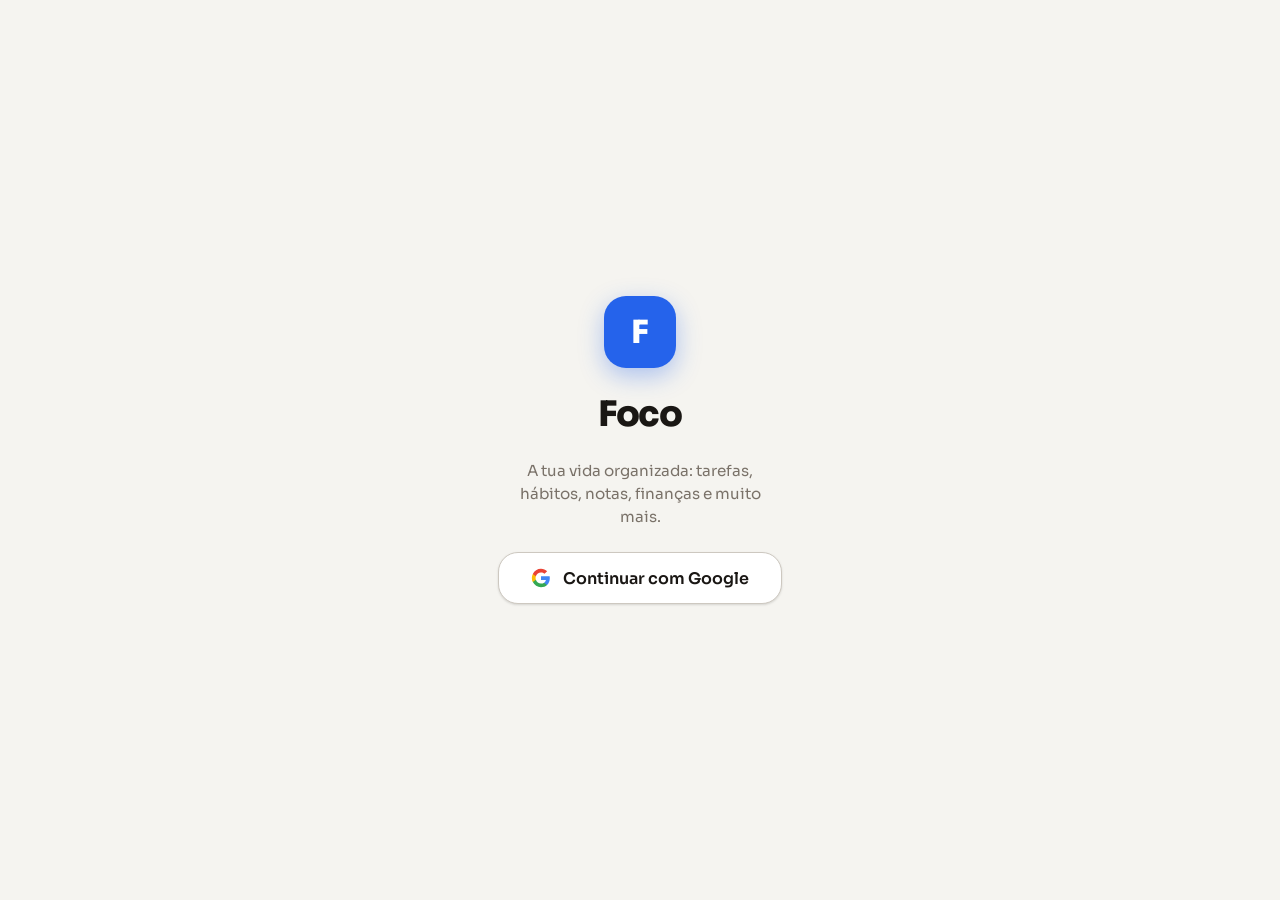
==== index (1).html @ 2a181074 "Add files via upload" ====
<!DOCTYPE html>
<html lang="pt" data-theme="light">
<head>
<meta charset="UTF-8">
<meta name="viewport" content="width=device-width, initial-scale=1.0, maximum-scale=1.0, user-scalable=no">
<title>Foco — A tua vida organizada</title>
<link rel="preconnect" href="https://fonts.googleapis.com">
<link href="https://fonts.googleapis.com/css2?family=Sora:wght@400;500;600;700;800&family=JetBrains+Mono:wght@400;600&display=swap" rel="stylesheet">
<script src="https://cdn.jsdelivr.net/npm/canvas-confetti@1.6.0/dist/confetti.browser.min.js"></script>
<link rel="stylesheet" href="https://cdn.jsdelivr.net/npm/toastify-js/src/toastify.min.css">
<script src="https://cdn.jsdelivr.net/npm/toastify-js"></script>
<script src="https://cdn.jsdelivr.net/npm/sortablejs@latest/Sortable.min.js"></script>
<script src="https://cdn.jsdelivr.net/npm/chart.js"></script>
<script src="https://cdnjs.cloudflare.com/ajax/libs/dompurify/3.0.6/purify.min.js"></script>
<style>
/* ===== TOKENS ===== */
:root {
  --bg:#f5f4f0;--surface:#ffffff;--surface2:#f0ede8;--border:#e2ddd6;--border2:#cdc8c0;
  --text:#1a1714;--muted:#7a7269;--accent:#2563eb;--accent-bg:#eff4ff;--accent2:#1d4ed8;
  --danger:#dc2626;--danger-bg:#fef2f2;--success:#059669;--success-bg:#f0fdf4;
  --warn:#d97706;--warn-bg:#fffbeb;--purple:#7c3aed;--purple-bg:#f5f3ff;
  --shadow:0 1px 3px rgba(0,0,0,.08),0 1px 2px rgba(0,0,0,.06);
  --shadow-md:0 4px 12px rgba(0,0,0,.10);--shadow-lg:0 10px 30px rgba(0,0,0,.12);
  --r-sm:8px;--r-md:14px;--r-lg:20px;--r-xl:28px;
  --font:'Sora',-apple-system,sans-serif;--mono:'JetBrains Mono',monospace;--nav-h:72px;
}
[data-theme="dark"]{
  --bg:#111018;--surface:#1c1b22;--surface2:#252430;--border:#2e2d3a;--border2:#3d3c4e;
  --text:#f2f0f8;--muted:#7b7a90;--accent:#4f8aff;--accent-bg:#1a2540;--accent2:#3b6ee8;
  --danger:#f87171;--danger-bg:#2a1515;--success:#34d399;--success-bg:#0d2720;
  --warn:#fbbf24;--warn-bg:#272010;--purple:#a78bfa;--purple-bg:#1e1a2e;
}
*,*::before,*::after{box-sizing:border-box;margin:0;padding:0;-webkit-tap-highlight-color:transparent;}
html{font-family:var(--font);background:var(--bg);color:var(--text);transition:background .3s,color .3s;}
body{min-height:100dvh;padding-bottom:var(--nav-h);overflow-x:hidden;}
::-webkit-scrollbar{width:4px;}::-webkit-scrollbar-track{background:transparent;}::-webkit-scrollbar-thumb{background:var(--border2);border-radius:99px;}

/* ===== SKIP LINK (acessibilidade) ===== */
.skip-link{position:absolute;top:-99px;left:1rem;background:var(--accent);color:white;padding:.5rem 1rem;border-radius:var(--r-sm);font-weight:700;z-index:9999;transition:top .2s;}
.skip-link:focus{top:1rem;}

/* LOGIN */
#login-screen{position:fixed;inset:0;z-index:999;background:var(--bg);display:flex;flex-direction:column;align-items:center;justify-content:center;gap:1.5rem;padding:2rem;}
.login-logo{width:72px;height:72px;border-radius:22px;background:var(--accent);display:flex;align-items:center;justify-content:center;font-size:2rem;font-weight:800;color:white;box-shadow:0 8px 24px rgba(37,99,235,.35);}
.login-title{font-size:2.2rem;font-weight:800;letter-spacing:-.04em;}
.login-sub{color:var(--muted);font-size:.95rem;text-align:center;max-width:280px;line-height:1.5;}
.btn-google{display:flex;align-items:center;gap:.75rem;background:var(--surface);color:var(--text);border:1.5px solid var(--border2);border-radius:var(--r-lg);padding:.9rem 2rem;font-size:1rem;font-weight:600;cursor:pointer;box-shadow:var(--shadow);transition:.2s;font-family:var(--font);}
.btn-google:hover{transform:translateY(-2px);box-shadow:var(--shadow-md);}

/* APP */
#app-screen{display:none;}
.app-container{max-width:640px;margin:0 auto;padding:0 1rem 1rem;}

/* HEADER */
.app-header{display:flex;align-items:center;justify-content:space-between;padding:1rem 0 .75rem;position:sticky;top:0;z-index:40;background:var(--bg);}
.header-left{display:flex;flex-direction:column;}
.header-greeting{font-size:1.35rem;font-weight:800;letter-spacing:-.03em;line-height:1.2;}
.header-date{font-size:.75rem;color:var(--muted);margin-top:2px;}
.header-actions{display:flex;gap:.4rem;align-items:center;}
.icon-btn{width:38px;height:38px;border-radius:var(--r-sm);background:var(--surface);border:1px solid var(--border);color:var(--text);font-size:1rem;cursor:pointer;display:flex;align-items:center;justify-content:center;transition:.15s;box-shadow:var(--shadow);}
.icon-btn:hover{background:var(--surface2);}
.icon-btn:focus-visible{outline:2px solid var(--accent);outline-offset:2px;}
.avatar-btn{width:38px;height:38px;border-radius:var(--r-sm);border:2px solid var(--accent);cursor:pointer;object-fit:cover;box-shadow:var(--shadow);}
.avatar-btn:focus-visible{outline:2px solid var(--accent);outline-offset:2px;}

/* STREAK BANNER */
.streak-banner{background:linear-gradient(135deg,var(--warn),#f97316);border-radius:var(--r-md);padding:.85rem 1.1rem;display:flex;align-items:center;gap:.75rem;color:white;}
.streak-num{font-size:2rem;font-weight:800;font-family:var(--mono);line-height:1;}
.streak-info{flex:1;}
.streak-title{font-size:.85rem;font-weight:700;}
.streak-sub{font-size:.72rem;opacity:.85;}

/* VIEWS */
.view-section{display:none;flex-direction:column;gap:1rem;padding-top:.25rem;animation:fadeSlide .25s ease;}
.view-section.active{display:flex;}
@keyframes fadeSlide{from{opacity:0;transform:translateY(8px)}to{opacity:1;transform:translateY(0)}}

/* CARDS */
.card{background:var(--surface);border:1px solid var(--border);border-radius:var(--r-lg);padding:1.25rem;box-shadow:var(--shadow);}
.card-title{font-size:.78rem;font-weight:700;letter-spacing:.08em;text-transform:uppercase;color:var(--muted);margin-bottom:.85rem;}

/* EMPTY STATE */
.empty-state-fancy{display:flex;flex-direction:column;align-items:center;gap:.6rem;padding:2rem 1rem;color:var(--muted);}
.empty-state-fancy .es-icon{font-size:2.2rem;opacity:.5;}
.empty-state-fancy .es-msg{font-size:.85rem;text-align:center;line-height:1.5;}

/* METRICS */
.metrics-row{display:grid;grid-template-columns:1fr 1fr;gap:.75rem;}
.metric-card{background:var(--surface);border:1px solid var(--border);border-radius:var(--r-md);padding:1rem 1.1rem;box-shadow:var(--shadow);display:flex;flex-direction:column;gap:.25rem;}
.metric-label{font-size:.72rem;font-weight:700;text-transform:uppercase;letter-spacing:.07em;color:var(--muted);}
.metric-value{font-size:1.6rem;font-weight:800;letter-spacing:-.04em;font-family:var(--mono);line-height:1.1;}
.metric-value.blue{color:var(--accent);}
.metric-value.green{color:var(--success);}
.metric-value.red{color:var(--danger);}
.metric-value.orange{color:var(--warn);}

/* SECTION HEADER */
.section-header{display:flex;align-items:center;justify-content:space-between;margin-bottom:.75rem;}
.section-title{font-size:.95rem;font-weight:700;display:flex;align-items:center;gap:.4rem;}
.badge{display:inline-flex;align-items:center;justify-content:center;min-width:20px;height:20px;padding:0 5px;border-radius:99px;font-size:.68rem;font-weight:700;background:var(--accent-bg);color:var(--accent);}
.badge.red{background:var(--danger-bg);color:var(--danger);}
.badge.green{background:var(--success-bg);color:var(--success);}

/* ITEM CARDS */
.item-list{display:flex;flex-direction:column;gap:.5rem;min-height:1px;}
.item-card{display:flex;align-items:center;gap:.75rem;background:var(--surface2);border-radius:var(--r-md);padding:.85rem 1rem;border-left:3px solid var(--border2);transition:.15s;}
.item-card:hover{box-shadow:var(--shadow);}
.item-card.concluido{opacity:.5;}
.item-card.concluido .item-title{text-decoration:line-through;}
.priority-baixa{border-left-color:var(--muted);}
.priority-media{border-left-color:var(--accent);}
.priority-alta{border-left-color:var(--warn);}
.priority-urgente{border-left-color:var(--danger);}
.item-body{flex:1;min-width:0;}
.item-title{font-size:.9rem;font-weight:600;white-space:nowrap;overflow:hidden;text-overflow:ellipsis;}
.item-meta{font-size:.73rem;color:var(--muted);margin-top:2px;display:flex;align-items:center;gap:.4rem;flex-wrap:wrap;}
.checkbox{width:22px;height:22px;flex-shrink:0;border-radius:7px;border:2px solid var(--border2);background:var(--surface);cursor:pointer;display:flex;align-items:center;justify-content:center;transition:.15s;}
.checkbox:hover{border-color:var(--accent);}
.item-card.concluido .checkbox{background:var(--success);border-color:var(--success);}
.item-card.concluido .checkbox::after{content:'✓';font-size:.75rem;color:white;font-weight:700;}
.del-btn{width:28px;height:28px;border-radius:7px;flex-shrink:0;background:transparent;border:none;color:var(--muted);cursor:pointer;display:flex;align-items:center;justify-content:center;font-size:.9rem;transition:.15s;}
.del-btn:hover{background:var(--danger-bg);color:var(--danger);}
.empty-state{color:var(--muted);font-size:.82rem;text-align:center;padding:.75rem 0;}

/* PROGRESS BAR */
.progress-bar-track{height:5px;background:var(--border);border-radius:99px;overflow:hidden;margin-top:.4rem;}
.progress-bar-fill{height:100%;border-radius:99px;transition:width .4s ease;}
.progress-bar-fill.blue{background:var(--accent);}
.progress-bar-fill.green{background:var(--success);}
.progress-bar-fill.orange{background:var(--warn);}

/* FILTER CHIPS */
.filter-chips{display:flex;gap:.4rem;flex-wrap:nowrap;overflow-x:auto;padding-bottom:.25rem;scrollbar-width:none;}
.filter-chips::-webkit-scrollbar{display:none;}
.chip{padding:.35rem .85rem;border-radius:99px;border:1.5px solid var(--border);background:var(--surface);font-size:.78rem;font-weight:600;cursor:pointer;white-space:nowrap;transition:.15s;font-family:var(--font);color:var(--muted);}
.chip.active{background:var(--accent);color:white;border-color:var(--accent);}
.chip:focus-visible{outline:2px solid var(--accent);outline-offset:2px;}

/* SEARCH */
.search-wrap{position:relative;}
.search-wrap svg{position:absolute;left:.9rem;top:50%;transform:translateY(-50%);color:var(--muted);pointer-events:none;}
.search-input{width:100%;padding:.8rem 1rem .8rem 2.6rem;background:var(--surface);border:1px solid var(--border);border-radius:var(--r-md);font-size:.9rem;color:var(--text);outline:none;font-family:var(--font);transition:.15s;box-shadow:var(--shadow);}
.search-input:focus{border-color:var(--accent);box-shadow:0 0 0 3px var(--accent-bg);}
.search-input::placeholder{color:var(--muted);}

/* CALENDAR */
.cal-nav{display:flex;align-items:center;justify-content:space-between;margin-bottom:.9rem;}
.cal-month{font-size:1rem;font-weight:700;}
.cal-btn{background:var(--surface2);border:1px solid var(--border);border-radius:8px;width:32px;height:32px;cursor:pointer;color:var(--text);font-size:1rem;display:flex;align-items:center;justify-content:center;transition:.15s;}
.cal-btn:hover{background:var(--accent-bg);color:var(--accent);}
.cal-grid{display:grid;grid-template-columns:repeat(7,1fr);gap:3px;}
.cal-day-name{text-align:center;font-size:.68rem;font-weight:700;color:var(--muted);padding:.3rem 0 .5rem;text-transform:uppercase;}
.cal-day{aspect-ratio:1;display:flex;align-items:center;justify-content:center;border-radius:8px;font-size:.82rem;font-weight:600;cursor:pointer;transition:.15s;position:relative;}
.cal-day:hover{background:var(--surface2);}
.cal-day.today{background:var(--accent);color:white;}
.cal-day.has-event::after{content:'';position:absolute;bottom:3px;width:4px;height:4px;border-radius:50%;background:var(--accent);}
.cal-day.today.has-event::after{background:white;}

/* TIMETABLE */
.timetable{width:100%;border-collapse:collapse;font-size:.73rem;}
.timetable th{background:var(--surface2);color:var(--muted);font-weight:700;padding:.55rem .3rem;text-align:center;border:1px solid var(--border);}
.timetable td{border:1px solid var(--border);padding:.3rem;text-align:center;height:42px;vertical-align:middle;cursor:pointer;background:var(--surface);transition:.15s;}
.timetable td:hover{background:var(--surface2);}
.timetable td:first-child{background:var(--surface2);color:var(--muted);font-weight:600;cursor:default;font-family:var(--mono);font-size:.7rem;}
.timetable td:first-child:hover{background:var(--surface2);}
.aula-pill{background:var(--accent-bg);color:var(--accent);font-weight:700;border-radius:5px;padding:.2rem .35rem;font-size:.68rem;}

/* FINANCE */
.fin-form{display:flex;flex-direction:column;gap:.7rem;}
.chart-wrap{height:200px;position:relative;}
.fin-item{display:flex;align-items:center;gap:.75rem;padding:.75rem 1rem;background:var(--surface2);border-radius:var(--r-md);transition:.15s;}
.fin-item:hover{box-shadow:var(--shadow);}
.fin-body{flex:1;min-width:0;}
.fin-desc{font-size:.88rem;font-weight:600;}
.fin-cat{font-size:.72rem;color:var(--muted);text-transform:capitalize;}
.fin-amount{font-size:1rem;font-weight:700;font-family:var(--mono);flex-shrink:0;}
.fin-amount.entrada{color:var(--success);}
.fin-amount.saida{color:var(--danger);}

/* HABITS */
.habits-grid{display:flex;flex-direction:column;gap:.6rem;}
.habit-row{display:flex;align-items:center;gap:.75rem;background:var(--surface2);border-radius:var(--r-md);padding:.8rem 1rem;}
.habit-icon{font-size:1.4rem;flex-shrink:0;}
.habit-info{flex:1;min-width:0;}
.habit-name{font-size:.88rem;font-weight:600;}
.habit-streak{font-size:.72rem;color:var(--muted);}
.habit-check{width:34px;height:34px;border-radius:10px;border:2px solid var(--border2);background:var(--surface);cursor:pointer;display:flex;align-items:center;justify-content:center;font-size:1.1rem;transition:.2s;flex-shrink:0;}
.habit-check.done{background:var(--success);border-color:var(--success);}
.habit-del{width:28px;height:28px;border-radius:7px;background:transparent;border:none;color:var(--muted);cursor:pointer;display:flex;align-items:center;justify-content:center;font-size:.85rem;transition:.15s;}
.habit-del:hover{background:var(--danger-bg);color:var(--danger);}

/* MOOD */
.mood-row{display:flex;justify-content:space-between;gap:.4rem;margin:1rem 0;}
.mood-btn{flex:1;display:flex;flex-direction:column;align-items:center;gap:.3rem;padding:.6rem .2rem;border-radius:var(--r-md);border:2px solid var(--border);background:var(--surface2);cursor:pointer;transition:.2s;font-size:.65rem;font-weight:600;color:var(--muted);}
.mood-btn .mood-emoji{font-size:1.8rem;line-height:1;}
.mood-btn:hover{border-color:var(--accent);transform:scale(1.05);}
.mood-btn.selected{border-color:var(--accent);background:var(--accent-bg);color:var(--accent);}
.mood-chart-wrap{height:140px;position:relative;}

/* STATS */
.stats-chart-wrap{height:180px;position:relative;}

/* NOTES — corrigido para dark mode */
.notes-grid{display:grid;grid-template-columns:1fr 1fr;gap:.75rem;}
.note-card{border-radius:var(--r-md);padding:1rem;cursor:pointer;height:150px;overflow:hidden;position:relative;border:1px solid rgba(0,0,0,.08);transition:.2s;}
.note-card:hover{transform:translateY(-2px);box-shadow:var(--shadow-md);}
.note-title{font-size:.88rem;font-weight:700;margin-bottom:.4rem;color:#1a1a1a;}
.note-preview{font-size:.75rem;color:#444;opacity:.85;overflow:hidden;max-height:70px;}
[data-theme="dark"] .note-title{color:#f0eeff;}
[data-theme="dark"] .note-preview{color:#b8b4cc;}
.note-del{position:absolute;bottom:6px;right:6px;width:24px;height:24px;border-radius:6px;background:rgba(0,0,0,.1);border:none;cursor:pointer;font-size:.8rem;color:#333;display:flex;align-items:center;justify-content:center;}
.note-del:hover{background:rgba(220,38,38,.2);color:var(--danger);}
[data-theme="dark"] .note-del{color:#ccc;background:rgba(255,255,255,.1);}

/* OBJECTIVE PROGRESS */
.obj-prog-card{display:flex;align-items:center;gap:.75rem;background:var(--surface2);border-radius:var(--r-md);padding:.85rem 1rem;transition:.15s;border-left:3px solid var(--accent);cursor:pointer;}
.obj-prog-card:hover{box-shadow:var(--shadow);}
.obj-prog-body{flex:1;min-width:0;}
.obj-prog-title{font-size:.9rem;font-weight:600;}
.obj-prog-meta{font-size:.73rem;color:var(--muted);margin-top:2px;}
.obj-prog-count{font-size:.78rem;font-weight:700;color:var(--accent);font-family:var(--mono);flex-shrink:0;}

/* COLOR PALETTE */
.color-palette{display:flex;gap:.4rem;flex-wrap:wrap;}
.cp-dot{width:28px;height:28px;border-radius:50%;cursor:pointer;border:2.5px solid transparent;transition:.15s;flex-shrink:0;}
.cp-dot.active{border-color:var(--text);transform:scale(1.15);}

/* EDITOR */
.editor-toolbar{display:flex;gap:.4rem;flex-wrap:wrap;margin-bottom:.5rem;}
.ed-btn{background:var(--surface);border:1px solid var(--border);border-radius:7px;padding:.35rem .6rem;cursor:pointer;font-size:.8rem;font-weight:600;color:var(--text);transition:.15s;font-family:var(--font);}
.ed-btn:hover{background:var(--surface2);}
.editor-area{min-height:160px;max-height:35vh;overflow-y:auto;padding:.9rem;border:1px solid var(--border);border-radius:var(--r-md);background:var(--surface);outline:none;font-size:.92rem;color:var(--text);line-height:1.6;}
.editor-area:focus{border-color:var(--accent);box-shadow:0 0 0 3px var(--accent-bg);}
.editor-area img{max-width:100%;border-radius:8px;margin:.4rem 0;}
.editor-area[placeholder]:empty::before{content:attr(placeholder);color:var(--muted);pointer-events:none;}

/* FLASHCARDS */
.flashcard-wrap{perspective:1000px;cursor:pointer;margin:.5rem 0;}
.flashcard{width:100%;min-height:140px;position:relative;transform-style:preserve-3d;transition:transform .5s;}
.flashcard.flipped{transform:rotateY(180deg);}
.flashcard-face{position:absolute;inset:0;border-radius:var(--r-lg);display:flex;align-items:center;justify-content:center;padding:1.5rem;text-align:center;backface-visibility:hidden;font-size:1rem;font-weight:600;line-height:1.5;}
.flashcard-front{background:var(--accent);color:white;}
.flashcard-back{background:var(--success-bg);color:var(--success);transform:rotateY(180deg);border:2px solid var(--success);}
.fc-counter{font-size:.8rem;color:var(--muted);text-align:center;margin-top:.5rem;}

/* BOTTOM NAV */
.bottom-nav{position:fixed;bottom:0;left:0;right:0;height:var(--nav-h);z-index:50;background:var(--surface);border-top:1px solid var(--border);display:flex;align-items:center;justify-content:space-around;padding:0 .5rem;padding-bottom:env(safe-area-inset-bottom);}
.nav-item{flex:1;display:flex;flex-direction:column;align-items:center;justify-content:center;gap:3px;padding:.5rem .25rem;background:transparent;border:none;cursor:pointer;color:var(--muted);font-size:.62rem;font-weight:700;text-transform:uppercase;letter-spacing:.05em;font-family:var(--font);transition:.15s;border-radius:var(--r-sm);}
.nav-item svg{width:22px;height:22px;stroke-width:1.8;transition:.15s;}
.nav-item.active{color:var(--accent);}
.nav-item.active svg{stroke-width:2.5;}
.nav-item:focus-visible{outline:2px solid var(--accent);outline-offset:2px;}

/* FAB dinâmico */
.fab{position:fixed;bottom:calc(var(--nav-h) + 12px);right:1.1rem;height:44px;padding:0 1.1rem;border-radius:22px;background:var(--accent);color:white;font-size:.88rem;font-weight:700;border:none;cursor:pointer;z-index:60;display:flex;align-items:center;gap:.4rem;box-shadow:0 4px 16px rgba(37,99,235,.4);transition:.25s;font-family:var(--font);}
.fab:hover{background:var(--accent2);transform:translateY(-2px);}
.fab:active{transform:scale(.95);}
.fab-icon{font-size:1.2rem;line-height:1;}

/* MODALS */
.modal-overlay{display:none;position:fixed;inset:0;z-index:100;background:rgba(0,0,0,.45);backdrop-filter:blur(6px);align-items:flex-end;justify-content:center;}
.modal-overlay.open{display:flex;animation:fadeIn .2s;}
@media(min-width:600px){.modal-overlay{align-items:center;}.modal-sheet{border-radius:var(--r-xl) !important;max-height:85vh !important;}}
@keyframes fadeIn{from{opacity:0}to{opacity:1}}
.modal-sheet{background:var(--surface);border-radius:var(--r-xl) var(--r-xl) 0 0;width:100%;max-width:640px;max-height:92dvh;overflow-y:auto;padding:1.5rem;display:flex;flex-direction:column;gap:1rem;animation:slideUp .25s ease;}
@keyframes slideUp{from{transform:translateY(40px);opacity:0}to{transform:translateY(0);opacity:1}}
.modal-header{display:flex;align-items:center;justify-content:space-between;}
.modal-title{font-size:1.1rem;font-weight:700;}
.modal-close{width:32px;height:32px;border-radius:8px;background:var(--surface2);border:1px solid var(--border);color:var(--muted);cursor:pointer;font-size:1rem;display:flex;align-items:center;justify-content:center;transition:.15s;}
.modal-close:hover{background:var(--danger-bg);color:var(--danger);border-color:var(--danger);}
.modal-close:focus-visible{outline:2px solid var(--accent);outline-offset:2px;}

/* MODAL DE CONFIRMAÇÃO */
.confirm-overlay{display:none;position:fixed;inset:0;z-index:200;background:rgba(0,0,0,.5);backdrop-filter:blur(4px);align-items:center;justify-content:center;padding:1rem;}
.confirm-overlay.open{display:flex;}
.confirm-box{background:var(--surface);border-radius:var(--r-lg);padding:1.5rem;max-width:340px;width:100%;display:flex;flex-direction:column;gap:1rem;box-shadow:var(--shadow-lg);animation:slideUp .2s ease;}
.confirm-title{font-size:1rem;font-weight:700;}
.confirm-msg{font-size:.88rem;color:var(--muted);line-height:1.5;}
.confirm-actions{display:flex;gap:.6rem;}
.confirm-actions .btn-secondary{flex:1;}
.confirm-actions .btn-danger{flex:1;}

/* FORMS */
.form-group{display:flex;flex-direction:column;gap:.35rem;}
.form-label{font-size:.75rem;font-weight:700;color:var(--muted);text-transform:uppercase;letter-spacing:.05em;}
input[type="text"],input[type="number"],input[type="date"],input[type="time"],select,textarea{width:100%;padding:.75rem .9rem;background:var(--surface2);border:1.5px solid var(--border);border-radius:var(--r-md);color:var(--text);font-size:.92rem;font-family:var(--font);outline:none;transition:.15s;appearance:none;}
input:focus,select:focus,textarea:focus{border-color:var(--accent);background:var(--surface);box-shadow:0 0 0 3px var(--accent-bg);}
select{background-image:url("data:image/svg+xml,%3csvg xmlns='http://www.w3.org/2000/svg' fill='none' viewBox='0 0 20 20'%3e%3cpath stroke='%236b7280' stroke-linecap='round' stroke-linejoin='round' stroke-width='1.5' d='M6 8l4 4 4-4'/%3e%3c/svg%3e");background-repeat:no-repeat;background-position:right .75rem center;background-size:16px;padding-right:2.5rem;cursor:pointer;}
.form-row{display:flex;gap:.6rem;}
.form-row>*{flex:1;}
.btn-primary{width:100%;padding:.85rem;border-radius:var(--r-md);background:var(--accent);color:white;border:none;font-size:.92rem;font-weight:700;cursor:pointer;font-family:var(--font);transition:.15s;}
.btn-primary:hover{background:var(--accent2);}
.btn-primary:active{transform:scale(.98);}
.btn-primary:focus-visible{outline:2px solid var(--accent);outline-offset:2px;}
.btn-secondary{padding:.75rem 1rem;border-radius:var(--r-md);background:var(--surface2);color:var(--text);border:1px solid var(--border);font-size:.88rem;font-weight:600;cursor:pointer;font-family:var(--font);transition:.15s;}
.btn-secondary:hover{background:var(--surface);}
.btn-danger{flex:1;padding:.85rem;border-radius:var(--r-md);background:var(--danger-bg);color:var(--danger);border:1px solid var(--danger);font-size:.92rem;font-weight:700;cursor:pointer;font-family:var(--font);transition:.15s;}
.btn-danger:hover{background:var(--danger);color:white;}

/* POMODORO */
.pomo-ring{width:180px;height:180px;margin:0 auto;border-radius:50%;display:flex;align-items:center;justify-content:center;position:relative;background:conic-gradient(var(--accent) 0%,var(--surface2) 0%);}
.pomo-inner{width:150px;height:150px;border-radius:50%;background:var(--surface);display:flex;flex-direction:column;align-items:center;justify-content:center;gap:.2rem;}
.pomo-time{font-size:2.2rem;font-weight:800;font-family:var(--mono);letter-spacing:-.03em;}
.pomo-label{font-size:.72rem;color:var(--muted);text-align:center;font-weight:600;text-transform:uppercase;letter-spacing:.06em;}
.pomo-btns{display:flex;gap:.6rem;}
.pomo-btns .btn-primary{flex:2;}

/* XP BAR */
.xp-bar-track{height:4px;background:var(--border);border-radius:99px;overflow:hidden;margin-top:.5rem;}
.xp-bar-fill{height:100%;background:var(--accent);border-radius:99px;transition:width .4s ease;}

/* DRAWING */
#draw-canvas{width:100%;flex:1;border:1.5px dashed var(--border);border-radius:var(--r-md);cursor:crosshair;touch-action:none;background:white;display:block;}

/* HÁBITOS NO DASHBOARD */
.dash-habit-row{display:flex;align-items:center;gap:.65rem;padding:.65rem .9rem;background:var(--surface2);border-radius:var(--r-md);transition:.15s;}
.dash-habit-row .habit-icon{font-size:1.1rem;}
.dash-habit-row .habit-name{flex:1;font-size:.85rem;font-weight:600;}
.dash-habit-row .habit-check-sm{width:28px;height:28px;border-radius:8px;border:2px solid var(--border2);background:var(--surface);cursor:pointer;display:flex;align-items:center;justify-content:center;font-size:.95rem;transition:.2s;flex-shrink:0;}
.dash-habit-row .habit-check-sm.done{background:var(--success);border-color:var(--success);}
</style>
</head>
<body>

<a href="#main-content" class="skip-link">Saltar para conteúdo</a>

<!-- MODAL DE CONFIRMAÇÃO GLOBAL -->
<div class="confirm-overlay" id="confirm-overlay" role="dialog" aria-modal="true" aria-labelledby="confirm-title">
  <div class="confirm-box">
    <div class="confirm-title" id="confirm-title">Tens a certeza?</div>
    <div class="confirm-msg" id="confirm-msg">Esta ação não pode ser desfeita.</div>
    <div class="confirm-actions">
      <button class="btn-secondary" id="confirm-cancel">Cancelar</button>
      <button class="btn-danger" id="confirm-ok">Apagar</button>
    </div>
  </div>
</div>

<!-- LOGIN -->
<div id="login-screen" role="main">
  <div class="login-logo" aria-hidden="true">F</div>
  <h1 class="login-title">Foco</h1>
  <p class="login-sub">A tua vida organizada: tarefas, hábitos, notas, finanças e muito mais.</p>
  <button id="btn-login" class="btn-google" aria-label="Entrar com conta Google">
    <svg width="20" height="20" viewBox="0 0 24 24" aria-hidden="true"><path fill="#4285F4" d="M22.56 12.25c0-.78-.07-1.53-.2-2.25H12v4.26h5.92c-.26 1.37-1.04 2.53-2.21 3.31v2.77h3.57c2.08-1.92 3.28-4.74 3.28-8.09z"/><path fill="#34A853" d="M12 23c2.97 0 5.46-.98 7.28-2.66l-3.57-2.77c-.98.66-2.23 1.06-3.71 1.06-2.86 0-5.29-1.93-6.16-4.53H2.18v2.84C3.99 20.53 7.7 23 12 23z"/><path fill="#FBBC05" d="M5.84 14.09c-.22-.66-.35-1.36-.35-2.09s.13-1.43.35-2.09V7.07H2.18C1.43 8.55 1 10.22 1 12s.43 3.45 1.18 4.93l3.66-2.84z"/><path fill="#EA4335" d="M12 5.38c1.62 0 3.06.56 4.21 1.64l3.15-3.15C17.45 2.09 14.97 1 12 1 7.7 1 3.99 3.47 2.18 7.07l3.66 2.84c.87-2.6 3.3-4.53 6.16-4.53z"/></svg>
    Continuar com Google
  </button>
</div>

<!-- APP -->
<div id="app-screen">
<div class="app-container" id="main-content">
  <header class="app-header" role="banner">
    <div class="header-left">
      <div class="header-greeting" id="user-greeting" aria-live="polite">Olá!</div>
      <div class="header-date" id="header-date" aria-live="polite"></div>
    </div>
    <div class="header-actions">
      <button class="icon-btn" id="btn-backup-import" title="Importar Backup" aria-label="Importar Backup">
        <svg xmlns="http://www.w3.org/2000/svg" width="17" height="17" fill="none" viewBox="0 0 24 24" stroke="currentColor" stroke-width="2" aria-hidden="true"><path stroke-linecap="round" stroke-linejoin="round" d="M4 16v1a3 3 0 003 3h10a3 3 0 003-3v-1m-4-8l-4-4m0 0L8 8m4-4v12"/></svg>
      </button>
      <button class="icon-btn" id="btn-exportar" title="Exportar Backup" aria-label="Exportar Backup">
        <svg xmlns="http://www.w3.org/2000/svg" width="17" height="17" fill="none" viewBox="0 0 24 24" stroke="currentColor" stroke-width="2" aria-hidden="true"><path stroke-linecap="round" stroke-linejoin="round" d="M4 16v1a3 3 0 003 3h10a3 3 0 003-3v-1m-4-4l-4 4m0 0l-4-4m4 4V4"/></svg>
      </button>
      <button class="icon-btn" id="btn-pomodoro" title="Modo Foco — Pomodoro" aria-label="Abrir Modo Foco">
        <svg xmlns="http://www.w3.org/2000/svg" width="17" height="17" fill="none" viewBox="0 0 24 24" stroke="currentColor" stroke-width="2" aria-hidden="true"><circle cx="12" cy="12" r="10"/><polyline points="12 6 12 12 16 14"/></svg>
      </button>
      <button class="icon-btn" id="theme-toggle" title="Alternar tema" aria-label="Alternar entre tema claro e escuro">
        <svg xmlns="http://www.w3.org/2000/svg" width="17" height="17" fill="none" viewBox="0 0 24 24" stroke="currentColor" stroke-width="2" aria-hidden="true"><path stroke-linecap="round" stroke-linejoin="round" d="M21 12.79A9 9 0 1111.21 3 7 7 0 0021 12.79z"/></svg>
      </button>
      <img class="avatar-btn" id="user-pic" src="" alt="Foto de perfil — clica para sair" tabindex="0" role="button">
    </div>
  </header>

  <!-- DASHBOARD -->
  <section id="view-dashboard" class="view-section active" aria-label="Dashboard">
    <div id="streak-banner" class="streak-banner" style="display:none;" aria-live="polite">
      <div class="streak-num" id="streak-num">0</div>
      <div class="streak-info">
        <div class="streak-title">dias em sequência 🔥</div>
        <div class="streak-sub" id="streak-sub">Continua assim!</div>
      </div>
    </div>
    <div class="metrics-row">
      <div class="metric-card">
        <div class="metric-label">XP Mensal</div>
        <div class="metric-value blue" id="dash-xp" aria-live="polite">0</div>
        <div class="xp-bar-track" role="progressbar" aria-label="Barra de XP"><div class="xp-bar-fill" id="xp-bar" style="width:0%"></div></div>
      </div>
      <div class="metric-card">
        <div class="metric-label">Saldo</div>
        <div class="metric-value green" id="dash-saldo" aria-live="polite">0,00€</div>
      </div>
    </div>
    <!-- MOOD CHECK-IN -->
    <div class="card" id="mood-checkin-card">
      <div class="card-title">Como te estás a sentir hoje?</div>
      <div class="mood-row" role="group" aria-label="Selecionar humor de hoje">
        <button class="mood-btn" data-mood="1" aria-label="Mau"><span class="mood-emoji" aria-hidden="true">😞</span>Mau</button>
        <button class="mood-btn" data-mood="2" aria-label="Fraco"><span class="mood-emoji" aria-hidden="true">😕</span>Fraco</button>
        <button class="mood-btn" data-mood="3" aria-label="Normal"><span class="mood-emoji" aria-hidden="true">😐</span>Normal</button>
        <button class="mood-btn" data-mood="4" aria-label="Bem"><span class="mood-emoji" aria-hidden="true">🙂</span>Bem</button>
        <button class="mood-btn" data-mood="5" aria-label="Ótimo"><span class="mood-emoji" aria-hidden="true">😄</span>Ótimo</button>
      </div>
    </div>
    <!-- HÁBITOS DE HOJE NO DASHBOARD -->
    <div class="card" id="dash-habitos-card" style="display:none;">
      <div class="section-header">
        <div class="section-title">🌱 Hábitos de Hoje</div>
        <span class="badge green" id="badge-habitos-hoje">0</span>
      </div>
      <div class="habits-grid" id="lista-habitos-dash"></div>
    </div>
    <div class="card" style="border-left:3px solid var(--danger);">
      <div class="section-header">
        <div class="section-title">🚨 Urgentes &amp; Atrasados</div>
        <span class="badge red" id="badge-urgentes" aria-live="polite">0</span>
      </div>
      <div class="item-list" id="lista-urgentes" aria-live="polite"></div>
    </div>
    <div class="card" style="border-left:3px solid var(--accent);">
      <div class="section-header">
        <div class="section-title">📅 Para Hoje</div>
        <span class="badge" id="badge-hoje" aria-live="polite">0</span>
      </div>
      <div class="item-list" id="lista-hoje-dash" aria-live="polite"></div>
    </div>
  </section>

  <!-- AGENDA -->
  <section id="view-agenda" class="view-section" aria-label="Agenda">
    <div class="search-wrap">
      <svg xmlns="http://www.w3.org/2000/svg" width="16" height="16" fill="none" viewBox="0 0 24 24" stroke="currentColor" stroke-width="2" aria-hidden="true"><circle cx="11" cy="11" r="8"/><line x1="21" y1="21" x2="16.65" y2="16.65"/></svg>
      <input class="search-input" type="search" id="search-input" placeholder="Pesquisar tarefas e eventos…" aria-label="Pesquisar tarefas e eventos">
    </div>
    <div class="filter-chips" id="filter-chips" role="group" aria-label="Filtros de tarefas">
      <button class="chip active" data-filter="todas">Todas</button>
      <button class="chip" data-filter="hoje">Hoje</button>
      <button class="chip" data-filter="pendentes">Pendentes</button>
      <button class="chip" data-filter="concluidas">Concluídas</button>
      <button class="chip" data-filter="urgentes">Urgentes</button>
    </div>
    <div class="card">
      <div class="cal-nav">
        <button class="cal-btn" id="prev-month" aria-label="Mês anterior">&#8592;</button>
        <div class="cal-month" id="mes-ano" aria-live="polite"></div>
        <button class="cal-btn" id="next-month" aria-label="Próximo mês">&#8594;</button>
      </div>
      <div class="cal-grid" id="calendar-days" role="grid" aria-label="Calendário"></div>
    </div>
    <div class="card">
      <div class="section-header">
        <div class="section-title">Tarefas</div>
        <button class="btn-secondary" style="padding:.4rem .8rem;font-size:.78rem;" onclick="abrirModal('modal-add-global')">+ Adicionar</button>
      </div>
      <div class="item-list" id="lista-objetivos" aria-live="polite"></div>
    </div>
    <div class="card">
      <div class="section-header"><div class="section-title">Objetivos com Progresso</div>
        <button class="btn-secondary" style="padding:.4rem .8rem;font-size:.78rem;" onclick="abrirModal('modal-add-objetivo')">+ Objetivo</button>
      </div>
      <div class="item-list" id="lista-objetivos-prog" aria-live="polite"></div>
    </div>
    <div class="card">
      <div class="section-header"><div class="section-title">Eventos &amp; Testes</div></div>
      <div class="item-list" id="lista-eventos" aria-live="polite"></div>
    </div>
  </section>

  <!-- HORÁRIO -->
  <section id="view-horario" class="view-section" aria-label="Horário semanal">
    <div class="card" style="padding:1rem .5rem;overflow-x:auto;">
      <div style="padding:0 .75rem .75rem;display:flex;align-items:center;justify-content:space-between;">
        <div class="section-title">Horário Semanal</div>
        <div style="font-size:.73rem;color:var(--muted);">Toca para editar</div>
      </div>
      <table class="timetable" id="horario-container" aria-label="Horário semanal"></table>
    </div>
  </section>

  <!-- FINANÇAS -->
  <section id="view-financas" class="view-section" aria-label="Finanças">
    <div class="metrics-row">
      <div class="metric-card">
        <div class="metric-label">Ganhos</div>
        <div class="metric-value green" id="dash-ganhos" aria-live="polite">0,00€</div>
      </div>
      <div class="metric-card">
        <div class="metric-label">Gastos</div>
        <div class="metric-value red" id="dash-gastos" aria-live="polite">0,00€</div>
      </div>
    </div>
    <div class="card">
      <div class="card-title">Gastos por Categoria</div>
      <div class="chart-wrap"><canvas id="finance-chart" aria-label="Gráfico de gastos por categoria"></canvas></div>
    </div>
    <div class="card">
      <div class="card-title">Registar Movimento</div>
      <div class="fin-form">
        <div class="form-group">
          <label class="form-label" for="fin-descricao">Descrição</label>
          <input type="text" id="fin-descricao" placeholder="Ex: Jantar, Bolsa…">
        </div>
        <div class="form-row">
          <div class="form-group">
            <label class="form-label" for="fin-valor">Valor €</label>
            <input type="number" id="fin-valor" placeholder="0,00" step="0.01" min="0">
          </div>
          <div class="form-group">
            <label class="form-label" for="fin-categoria">Categoria</label>
            <select id="fin-categoria">
              <option value="alimentacao">🍔 Alimentação</option>
              <option value="transportes">🚌 Transportes</option>
              <option value="lazer">🎮 Lazer</option>
              <option value="saude">💊 Saúde</option>
              <option value="rendimentos">💰 Rendimentos</option>
              <option value="outros">📌 Outros</option>
            </select>
          </div>
        </div>
        <button class="btn-primary" id="btn-guardar-financa">Registar</button>
      </div>
    </div>
    <div class="card">
      <div class="card-title">Histórico</div>
      <div class="item-list" id="lista-financas" aria-live="polite"></div>
    </div>
  </section>

  <!-- HÁBITOS -->
  <section id="view-habitos" class="view-section" aria-label="Hábitos">
    <div class="card">
      <div class="section-header">
        <div class="section-title">Os Meus Hábitos</div>
        <button class="btn-secondary" style="padding:.4rem .8rem;font-size:.78rem;" onclick="abrirModal('modal-add-habito')">+ Hábito</button>
      </div>
      <div class="habits-grid" id="lista-habitos" aria-live="polite"></div>
    </div>
    <div class="card">
      <div class="card-title">Estatísticas da Semana</div>
      <div class="stats-chart-wrap"><canvas id="stats-chart" aria-label="Gráfico de check-ins da semana"></canvas></div>
    </div>
    <div class="card">
      <div class="card-title">Humor dos Últimos 7 Dias</div>
      <div class="mood-chart-wrap"><canvas id="mood-chart" aria-label="Gráfico de humor semanal"></canvas></div>
    </div>
  </section>

  <!-- NOTAS -->
  <section id="view-notas" class="view-section" aria-label="Notas">
    <button class="btn-primary" onclick="abrirModalNota()">+ Nova Nota</button>
    <div class="notes-grid" id="lista-notas" aria-live="polite"></div>
  </section>

  <!-- FLASHCARDS -->
  <section id="view-flashcards" class="view-section" aria-label="Flashcards">
    <div class="card">
      <div class="section-header">
        <div class="section-title">📚 Flashcards</div>
        <button class="btn-secondary" style="padding:.4rem .8rem;font-size:.78rem;" onclick="abrirModal('modal-add-fc')">+ Cartão</button>
      </div>
      <div id="fc-study-area">
        <div class="empty-state">Adiciona flashcards para começar a estudar.</div>
      </div>
    </div>
    <div class="card">
      <div class="card-title">Todos os Cartões</div>
      <div class="item-list" id="lista-flashcards" aria-live="polite"></div>
    </div>
  </section>

</div><!-- /app-container -->
</div><!-- /app-screen -->

<!-- BOTTOM NAV -->
<nav class="bottom-nav" aria-label="Navegação principal">
  <button class="nav-item active" data-view="dashboard" aria-label="Dashboard" aria-current="page">
    <svg xmlns="http://www.w3.org/2000/svg" fill="none" viewBox="0 0 24 24" stroke="currentColor" aria-hidden="true"><path stroke-linecap="round" stroke-linejoin="round" d="M3 12l2-2m0 0l7-7 7 7M5 10v10a1 1 0 001 1h3m10-11l2 2m-2-2v10a1 1 0 01-1 1h-3m-6 0a1 1 0 001-1v-4a1 1 0 011-1h2a1 1 0 011 1v4a1 1 0 001 1m-6 0h6"/></svg>
    Home
  </button>
  <button class="nav-item" data-view="agenda" aria-label="Agenda">
    <svg xmlns="http://www.w3.org/2000/svg" fill="none" viewBox="0 0 24 24" stroke="currentColor" aria-hidden="true"><rect x="3" y="4" width="18" height="18" rx="2"/><line x1="16" y1="2" x2="16" y2="6"/><line x1="8" y1="2" x2="8" y2="6"/><line x1="3" y1="10" x2="21" y2="10"/></svg>
    Agenda
  </button>
  <button class="nav-item" data-view="habitos" aria-label="Hábitos">
    <svg xmlns="http://www.w3.org/2000/svg" fill="none" viewBox="0 0 24 24" stroke="currentColor" aria-hidden="true"><path stroke-linecap="round" stroke-linejoin="round" d="M9 12l2 2 4-4m6 2a9 9 0 11-18 0 9 9 0 0118 0z"/></svg>
    Hábitos
  </button>
  <button class="nav-item" data-view="financas" aria-label="Finanças">
    <svg xmlns="http://www.w3.org/2000/svg" fill="none" viewBox="0 0 24 24" stroke="currentColor" aria-hidden="true"><path stroke-linecap="round" stroke-linejoin="round" d="M12 8c-1.657 0-3 .895-3 2s1.343 2 3 2 3 .895 3 2-1.343 2-3 2m0-8c1.11 0 2.08.402 2.599 1M12 8V7m0 1v8m0 0v1m0-1c-1.11 0-2.08-.402-2.599-1M21 12a9 9 0 11-18 0 9 9 0 0118 0z"/></svg>
    Finanças
  </button>
  <button class="nav-item" data-view="notas" aria-label="Notas">
    <svg xmlns="http://www.w3.org/2000/svg" fill="none" viewBox="0 0 24 24" stroke="currentColor" aria-hidden="true"><path stroke-linecap="round" stroke-linejoin="round" d="M11 5H6a2 2 0 00-2 2v11a2 2 0 002 2h11a2 2 0 002-2v-5m-1.414-9.414a2 2 0 112.828 2.828L11.828 15H9v-2.828l8.586-8.586z"/></svg>
    Notas
  </button>
  <button class="nav-item" data-view="flashcards" aria-label="Estudo — Flashcards">
    <svg xmlns="http://www.w3.org/2000/svg" fill="none" viewBox="0 0 24 24" stroke="currentColor" aria-hidden="true"><path stroke-linecap="round" stroke-linejoin="round" d="M12 6.253v13m0-13C10.832 5.477 9.246 5 7.5 5S4.168 5.477 3 6.253v13C4.168 18.477 5.754 18 7.5 18s3.332.477 4.5 1.253m0-13C13.168 5.477 14.754 5 16.5 5c1.747 0 3.332.477 4.5 1.253v13C19.832 18.477 18.247 18 16.5 18c-1.746 0-3.332.477-4.5 1.253"/></svg>
    Estudo
  </button>
</nav>

<button class="fab" id="fab-btn" aria-label="Adicionar novo item">
  <span class="fab-icon" aria-hidden="true">+</span>
  <span id="fab-label">Adicionar</span>
</button>
<input type="file" id="import-input" accept=".json" style="display:none;" aria-hidden="true">

<!-- MODAL: ADD GLOBAL -->
<div class="modal-overlay" id="modal-add-global" role="dialog" aria-modal="true" aria-labelledby="modal-add-global-title">
  <div class="modal-sheet">
    <div class="modal-header">
      <div class="modal-title" id="modal-add-global-title">Novo Registo</div>
      <button class="modal-close" onclick="fecharModal('modal-add-global')" aria-label="Fechar modal">✕</button>
    </div>
    <div class="form-group">
      <label class="form-label" for="tipo-global">Tipo</label>
      <select id="tipo-global" onchange="mudarFormGlobal()">
        <option value="tarefa">🎯 Tarefa</option>
        <option value="evento">📅 Evento / Teste</option>
      </select>
    </div>
    <div class="form-group">
      <label class="form-label" for="add-titulo">Título</label>
      <input type="text" id="add-titulo" placeholder="Ex: Estudar Redes, Teste de Física…">
    </div>
    <div class="form-row" id="date-time-group">
      <div class="form-group">
        <label class="form-label" for="add-data">Data</label>
        <input type="date" id="add-data">
      </div>
      <div class="form-group">
        <label class="form-label" for="add-hora">Hora</label>
        <input type="time" id="add-hora">
      </div>
    </div>
    <div class="form-group" id="prioridade-group">
      <label class="form-label" for="add-prioridade">Prioridade</label>
      <select id="add-prioridade">
        <option value="baixa">⬇ Baixa</option>
        <option value="media" selected>➡ Média</option>
        <option value="alta">⬆ Alta</option>
        <option value="urgente">🚨 Urgente</option>
      </select>
    </div>
    <button class="btn-primary" id="btn-salvar-global">Guardar</button>
  </div>
</div>

<!-- MODAL: OBJETIVO COM PROGRESSO -->
<div class="modal-overlay" id="modal-add-objetivo" role="dialog" aria-modal="true" aria-labelledby="modal-obj-title">
  <div class="modal-sheet">
    <div class="modal-header">
      <div class="modal-title" id="modal-obj-title">Objetivo com Progresso</div>
      <button class="modal-close" onclick="fecharModal('modal-add-objetivo')" aria-label="Fechar modal">✕</button>
    </div>
    <div class="form-group">
      <label class="form-label" for="obj-titulo">Título do Objetivo</label>
      <input type="text" id="obj-titulo" placeholder="Ex: Ler 10 capítulos, Fazer 20 exercícios…">
    </div>
    <div class="form-row">
      <div class="form-group">
        <label class="form-label" for="obj-meta">Meta Total</label>
        <input type="number" id="obj-meta" placeholder="Ex: 10" min="1">
      </div>
      <div class="form-group">
        <label class="form-label" for="obj-unidade">Unidade</label>
        <input type="text" id="obj-unidade" placeholder="capítulos, km…">
      </div>
    </div>
    <button class="btn-primary" id="btn-salvar-objetivo">Criar Objetivo</button>
  </div>
</div>

<!-- MODAL: HÁBITO -->
<div class="modal-overlay" id="modal-add-habito" role="dialog" aria-modal="true" aria-labelledby="modal-hab-title">
  <div class="modal-sheet">
    <div class="modal-header">
      <div class="modal-title" id="modal-hab-title">Novo Hábito Diário</div>
      <button class="modal-close" onclick="fecharModal('modal-add-habito')" aria-label="Fechar modal">✕</button>
    </div>
    <div class="form-group">
      <label class="form-label" for="hab-nome">Nome do Hábito</label>
      <input type="text" id="hab-nome" placeholder="Ex: Beber água, Exercício, Leitura…">
    </div>
    <div class="form-group">
      <label class="form-label" for="hab-icon">Ícone (emoji)</label>
      <input type="text" id="hab-icon" placeholder="💧" maxlength="4">
    </div>
    <button class="btn-primary" id="btn-salvar-habito">Criar Hábito</button>
  </div>
</div>

<!-- MODAL: FLASHCARD -->
<div class="modal-overlay" id="modal-add-fc" role="dialog" aria-modal="true" aria-labelledby="modal-fc-title">
  <div class="modal-sheet">
    <div class="modal-header">
      <div class="modal-title" id="modal-fc-title">Novo Flashcard</div>
      <button class="modal-close" onclick="fecharModal('modal-add-fc')" aria-label="Fechar modal">✕</button>
    </div>
    <div class="form-group">
      <label class="form-label" for="fc-pergunta">Pergunta (frente)</label>
      <textarea id="fc-pergunta" placeholder="Ex: O que é uma subnet mask?" rows="3" style="resize:vertical;"></textarea>
    </div>
    <div class="form-group">
      <label class="form-label" for="fc-resposta">Resposta (verso)</label>
      <textarea id="fc-resposta" placeholder="Ex: Uma máscara de sub-rede define…" rows="3" style="resize:vertical;"></textarea>
    </div>
    <div class="form-group">
      <label class="form-label" for="fc-categoria">Categoria (opcional)</label>
      <input type="text" id="fc-categoria" placeholder="Ex: Redes, Matemática…">
    </div>
    <button class="btn-primary" id="btn-salvar-fc">Guardar Flashcard</button>
  </div>
</div>

<!-- MODAL: NOTA -->
<div class="modal-overlay" id="modal-nota" role="dialog" aria-modal="true" aria-labelledby="nota-titulo">
  <div class="modal-sheet" style="max-width:640px;">
    <div class="modal-header">
      <input type="text" id="nota-titulo" placeholder="Título da nota…" aria-label="Título da nota" style="border:none;background:transparent;padding:0;font-size:1.1rem;font-weight:700;color:var(--text);flex:1;font-family:var(--font);">
      <button class="modal-close" onclick="fecharModal('modal-nota')" aria-label="Fechar modal">✕</button>
    </div>
    <div class="editor-toolbar" role="toolbar" aria-label="Ferramentas de edição">
      <button class="ed-btn" onclick="document.execCommand('bold')" aria-label="Negrito"><b>B</b></button>
      <button class="ed-btn" onclick="document.execCommand('italic')" aria-label="Itálico"><i>I</i></button>
      <button class="ed-btn" onclick="document.execCommand('underline')" aria-label="Sublinhado"><u>U</u></button>
      <button class="ed-btn" onclick="document.execCommand('insertUnorderedList')" aria-label="Lista com marcadores">• Lista</button>
      <button class="ed-btn" onclick="document.getElementById('nota-img-input').click()" aria-label="Inserir imagem">📷 Foto</button>
      <button class="ed-btn" onclick="abrirCanvas()" aria-label="Abrir quadro de desenho">✏️ Desenho</button>
      <input type="file" id="nota-img-input" accept="image/*" style="display:none;" aria-hidden="true" onchange="inserirImagem(event)">
    </div>
    <div class="editor-area" id="nota-conteudo" contenteditable="true" placeholder="Escreve aqui…" role="textbox" aria-multiline="true" aria-label="Conteúdo da nota"></div>
    <div class="color-palette" role="group" aria-label="Cor de fundo da nota" id="nota-colors">
      <div class="cp-dot active" style="background:#ffffff;border:1.5px solid #ccc;" data-color="#ffffff" role="radio" aria-checked="true" aria-label="Branco" tabindex="0"></div>
      <div class="cp-dot" style="background:#fef08a;" data-color="#fef08a" role="radio" aria-checked="false" aria-label="Amarelo" tabindex="0"></div>
      <div class="cp-dot" style="background:#bbf7d0;" data-color="#bbf7d0" role="radio" aria-checked="false" aria-label="Verde" tabindex="0"></div>
      <div class="cp-dot" style="background:#bfdbfe;" data-color="#bfdbfe" role="radio" aria-checked="false" aria-label="Azul" tabindex="0"></div>
      <div class="cp-dot" style="background:#fecaca;" data-color="#fecaca" role="radio" aria-checked="false" aria-label="Vermelho" tabindex="0"></div>
      <div class="cp-dot" style="background:#e9d5ff;" data-color="#e9d5ff" role="radio" aria-checked="false" aria-label="Roxo" tabindex="0"></div>
      <div class="cp-dot" style="background:#fed7aa;" data-color="#fed7aa" role="radio" aria-checked="false" aria-label="Laranja" tabindex="0"></div>
    </div>
    <button class="btn-primary" id="btn-guardar-nota">Guardar Nota</button>
  </div>
</div>

<!-- MODAL: DRAWING -->
<div class="modal-overlay" id="modal-drawing" role="dialog" aria-modal="true" aria-label="Quadro de desenho">
  <div class="modal-sheet" style="height:88dvh;max-height:88dvh;">
    <div class="modal-header">
      <div class="modal-title">✏️ Quadro de Desenho</div>
      <button class="modal-close" onclick="fecharModal('modal-drawing')" aria-label="Fechar quadro de desenho">✕</button>
    </div>
    <div style="display:flex;gap:.5rem;align-items:center;flex-wrap:wrap;">
      <label for="draw-color" class="form-label" style="font-size:.8rem;color:var(--muted);margin:0;">Cor:</label>
      <input type="color" id="draw-color" value="#000000" style="width:36px;height:36px;padding:2px;border-radius:8px;cursor:pointer;" aria-label="Cor do traço">
      <label for="draw-size" style="font-size:.8rem;color:var(--muted);">Espessura:</label>
      <input type="range" id="draw-size" min="1" max="20" value="3" style="flex:1;max-width:100px;" aria-label="Espessura do traço">
      <button class="btn-secondary" onclick="limparCanvas()" style="padding:.5rem .8rem;font-size:.8rem;" aria-label="Limpar quadro">Limpar</button>
    </div>
    <canvas id="draw-canvas" style="flex:1;" aria-label="Área de desenho"></canvas>
    <button class="btn-primary" id="btn-salvar-desenho">Inserir na Nota</button>
  </div>
</div>

<!-- MODAL: POMODORO -->
<div class="modal-overlay" id="modal-pomodoro" role="dialog" aria-modal="true" aria-labelledby="modal-pomo-title">
  <div class="modal-sheet">
    <div class="modal-header">
      <div class="modal-title" id="modal-pomo-title">Modo Foco ⏱</div>
      <button class="modal-close" onclick="fecharModal('modal-pomodoro')" aria-label="Fechar temporizador">✕</button>
    </div>
    <div class="pomo-ring" id="pomo-ring" aria-hidden="true">
      <div class="pomo-inner">
        <div class="pomo-time" id="timer-display">25:00</div>
        <div style="font-size:.65rem;color:var(--muted);font-weight:600;text-transform:uppercase;letter-spacing:.06em;" id="pomo-mode-label">Foco</div>
      </div>
    </div>
    <div class="pomo-label" id="pomo-label" aria-live="polite">Sessão de Foco</div>
    <div class="pomo-btns">
      <button class="btn-primary" id="btn-start-timer" aria-label="Iniciar temporizador">▶ Iniciar</button>
      <button class="btn-danger" id="btn-reset-timer" aria-label="Reiniciar temporizador">↺ Reset</button>
    </div>
    <div style="display:flex;gap:.5rem;">
      <button class="btn-secondary" style="flex:1;font-size:.82rem;" onclick="setPomo(25,5)" aria-label="Modo 25 minutos foco, 5 minutos pausa">25/5</button>
      <button class="btn-secondary" style="flex:1;font-size:.82rem;" onclick="setPomo(50,10)" aria-label="Modo 50 minutos foco, 10 minutos pausa">50/10</button>
      <button class="btn-secondary" style="flex:1;font-size:.82rem;" onclick="setPomo(90,15)" aria-label="Modo 90 minutos foco, 15 minutos pausa">90/15</button>
    </div>
  </div>
</div>

<!-- MODAL: PROGRESSO OBJETIVO -->
<div class="modal-overlay" id="modal-obj-prog" role="dialog" aria-modal="true" aria-labelledby="modal-obj-prog-title">
  <div class="modal-sheet">
    <div class="modal-header">
      <div class="modal-title" id="modal-obj-prog-title">Atualizar Progresso</div>
      <button class="modal-close" onclick="fecharModal('modal-obj-prog')" aria-label="Fechar modal">✕</button>
    </div>
    <div style="text-align:center;font-size:.9rem;color:var(--muted);" id="modal-obj-prog-info" aria-live="polite"></div>
    <div class="progress-bar-track" style="height:10px;margin:.5rem 0;" role="progressbar" aria-label="Progresso do objetivo">
      <div class="progress-bar-fill blue" id="modal-obj-bar" style="width:0%"></div>
    </div>
    <div class="form-group">
      <label class="form-label" for="obj-prog-input">Progresso Atual</label>
      <input type="number" id="obj-prog-input" min="0">
    </div>
    <button class="btn-primary" id="btn-atualizar-prog">Atualizar</button>
  </div>
</div>

<script type="module">
import { initializeApp } from "https://www.gstatic.com/firebasejs/10.12.2/firebase-app.js";
import { getFirestore, collection, addDoc, deleteDoc, updateDoc, doc, onSnapshot, query, where, enableIndexedDbPersistence } from "https://www.gstatic.com/firebasejs/10.12.2/firebase-firestore.js";
import { getAuth, signInWithPopup, GoogleAuthProvider, signOut, onAuthStateChanged } from "https://www.gstatic.com/firebasejs/10.12.2/firebase-auth.js";

/* ─── Firebase ─── */
const firebaseConfig = {
  apiKey:"AIzaSyCbwn940rzZ6M6A5TvxH8t_RWZ36W07ST4",
  authDomain:"agenda-7bf03.firebaseapp.com",
  projectId:"agenda-7bf03",
  storageBucket:"agenda-7bf03.firebasestorage.app",
  messagingSenderId:"668828742062",
  appId:"1:668828742062:web:1b0ab5f72324a02b2a983f"
};
const app  = initializeApp(firebaseConfig);
const db   = getFirestore(app);
const auth = getAuth(app);
enableIndexedDbPersistence(db).catch(()=>{});

const col = n => collection(db,n);
const colEv=col("testes"),colObj=col("objetivos"),colNot=col("notas"),
      colFin=col("financas"),colHor=col("horario"),
      colHab=col("habitos"),colHabLog=col("habitos_log"),
      colMood=col("humor"),colObjProg=col("obj_prog"),colFC=col("flashcards");

/* ─── State ─── */
let uid=null;
let eventos=[],objetivos=[],notas=[],financas=[],horario=[];
let habitos=[],habitosLog=[],moodLog=[],objProg=[],flashcards=[];
let dataCal=new Date();
let financeChart=null,statsChart=null,moodChart=null;
let notaEmEdicao=null,corNota="#ffffff";
let unsubs=[];
let filtroAtivo="todas";
let fcIndex=0,fcFlipped=false;
let objProgEmEdicao=null;

/* ─── XP: migrar localStorage → Firestore seria ideal;
        por enquanto mantemos mas centralizamos a lógica ─── */
const xpKey=()=>`xp_${new Date().getFullYear()}_${new Date().getMonth()}`;
let xpMensal=parseInt(localStorage.getItem(xpKey())||"0");
function salvarXP(){localStorage.setItem(xpKey(),xpMensal);}

/* ─── Debounce de render: agrupa múltiplos snapshots num único render ─── */
let renderTimer=null;
function agendarRender(){
  clearTimeout(renderTimer);
  renderTimer=setTimeout(renderizarApp,80);
}

/* ─── Utils ─── */
const getHoje=()=>{const h=new Date();return `${h.getFullYear()}-${String(h.getMonth()+1).padStart(2,'0')}-${String(h.getDate()).padStart(2,'0')}`;};
const fmtDate=d=>{if(!d)return'';const[y,m,day]=d.split('-');return`${day}/${m}/${y}`;};
const fmtMoney=v=>v.toLocaleString('pt-PT',{minimumFractionDigits:2,maximumFractionDigits:2})+'€';
const MESES=["Janeiro","Fevereiro","Março","Abril","Maio","Junho","Julho","Agosto","Setembro","Outubro","Novembro","Dezembro"];
const DIAS_SEMANA=["Dom","Seg","Ter","Qua","Qui","Sex","Sáb"];
const MOOD_EMOJI={1:'😞',2:'😕',3:'😐',4:'🙂',5:'😄'};

window.toast=(msg,type="success")=>Toastify({text:msg,duration:3000,gravity:"top",position:"center",style:{background:type==="success"?"var(--success)":type==="error"?"var(--danger)":"var(--warn)",borderRadius:"12px",fontWeight:"600",fontFamily:"var(--font)",fontSize:".88rem",padding:".75rem 1.25rem"}}).showToast();

const somDing=()=>{try{const c=new(window.AudioContext||window.webkitAudioContext)(),o=c.createOscillator(),g=c.createGain();o.connect(g);g.connect(c.destination);o.type='sine';o.frequency.setValueAtTime(880,c.currentTime);g.gain.setValueAtTime(0.2,c.currentTime);g.gain.exponentialRampToValueAtTime(0.001,c.currentTime+0.4);o.start();o.stop(c.currentTime+0.4);}catch(e){}};

/* ─── Modal de confirmação global (substitui confirm()) ─── */
let confirmCallback=null;
function pedirConfirmacao(msg,titulo='Tens a certeza?'){
  return new Promise(resolve=>{
    document.getElementById('confirm-title').textContent=titulo;
    document.getElementById('confirm-msg').textContent=msg;
    const overlay=document.getElementById('confirm-overlay');
    overlay.style.display='flex';overlay.classList.add('open');
    confirmCallback=resolve;
    document.getElementById('confirm-ok').focus();
  });
}
document.getElementById('confirm-ok').onclick=()=>{
  document.getElementById('confirm-overlay').style.display='';
  document.getElementById('confirm-overlay').classList.remove('open');
  if(confirmCallback)confirmCallback(true);confirmCallback=null;
};
document.getElementById('confirm-cancel').onclick=()=>{
  document.getElementById('confirm-overlay').style.display='';
  document.getElementById('confirm-overlay').classList.remove('open');
  if(confirmCallback)confirmCallback(false);confirmCallback=null;
};

/* ─── Modals ─── */
window.abrirModal=id=>{
  const el=document.getElementById(id);
  if(el){el.style.display='flex';el.classList.add('open');
    // Foco no primeiro campo interativo
    setTimeout(()=>{const f=el.querySelector('input,select,textarea,button:not(.modal-close)');if(f)f.focus();},50);
  }
};
window.fecharModal=id=>{const el=document.getElementById(id);if(el){el.style.display='';el.classList.remove('open');}};

// Fechar modais com Escape
document.addEventListener('keydown',e=>{
  if(e.key==='Escape'){
    document.querySelectorAll('.modal-overlay.open').forEach(m=>fecharModal(m.id));
  }
});
// Fechar ao clicar fora
document.querySelectorAll('.modal-overlay').forEach(m=>m.addEventListener('click',e=>{if(e.target===m)fecharModal(m.id);}));

/* ─── Header ─── */
const updateHeaderDate=()=>{const n=new Date();document.getElementById('header-date').textContent=`${DIAS_SEMANA[n.getDay()]}, ${n.getDate()} de ${MESES[n.getMonth()]}`;};
updateHeaderDate();setInterval(updateHeaderDate,60000);

/* ─── Theme ─── */
const savedTheme=localStorage.getItem('theme')||'light';
document.documentElement.setAttribute('data-theme',savedTheme);
document.getElementById('theme-toggle').onclick=()=>{
  const next=document.documentElement.getAttribute('data-theme')==='dark'?'light':'dark';
  document.documentElement.setAttribute('data-theme',next);
  localStorage.setItem('theme',next);
};

/* ─── Navigation ─── */
const FAB_CONFIG={
  dashboard:{icon:'+',label:'Adicionar'},
  agenda:{icon:'📅',label:'Novo evento'},
  habitos:{icon:'🌱',label:'Novo hábito'},
  financas:{icon:'💶',label:'Registar'},
  notas:{icon:'📝',label:'Nova nota'},
  flashcards:{icon:'📚',label:'Novo cartão'},
  horario:{icon:'+',label:'Adicionar'},
};
const FAB_ACTION={
  dashboard:()=>abrirModal('modal-add-global'),
  agenda:()=>abrirModal('modal-add-global'),
  habitos:()=>abrirModal('modal-add-habito'),
  financas:()=>{document.getElementById('fin-descricao').focus();},
  notas:()=>abrirModalNota(),
  flashcards:()=>abrirModal('modal-add-fc'),
  horario:()=>{},
};

let viewAtual='dashboard';
function atualizarFAB(view){
  const cfg=FAB_CONFIG[view]||FAB_CONFIG.dashboard;
  document.getElementById('fab-icon').textContent=cfg.icon;
  document.getElementById('fab-label').textContent=cfg.label;
  document.getElementById('fab-btn').setAttribute('aria-label',cfg.label);
}

document.querySelectorAll('.nav-item').forEach(btn=>{
  btn.addEventListener('click',()=>{
    document.querySelectorAll('.nav-item').forEach(b=>{b.classList.remove('active');b.removeAttribute('aria-current');});
    document.querySelectorAll('.view-section').forEach(s=>s.classList.remove('active'));
    btn.classList.add('active');btn.setAttribute('aria-current','page');
    viewAtual=btn.dataset.view;
    document.getElementById(`view-${viewAtual}`)?.classList.add('active');
    atualizarFAB(viewAtual);
    renderizarApp();
  });
});

/* ─── Auth ─── */
document.getElementById('btn-login').onclick=()=>signInWithPopup(auth,new GoogleAuthProvider());
document.getElementById('user-pic').onclick=async()=>{
  const ok=await pedirConfirmacao('Vais sair da tua conta Foco.','Sair da conta?');
  if(ok)signOut(auth);
};
document.getElementById('user-pic').addEventListener('keydown',e=>{if(e.key==='Enter'||e.key===' ')document.getElementById('user-pic').click();});

onAuthStateChanged(auth,user=>{
  if(user){
    uid=user.uid;
    document.getElementById('user-pic').src=user.photoURL||'';
    document.getElementById('user-greeting').textContent=`Olá, ${user.displayName?.split(' ')[0]||'Utilizador'} 👋`;
    document.getElementById('login-screen').style.display='none';
    document.getElementById('app-screen').style.display='block';
    document.getElementById('add-data').value=getHoje();
    initDB();
    verificarPenalizacoes();
    verificarStreakDiario();
    atualizarFAB('dashboard');
  } else {
    uid=null;
    document.getElementById('login-screen').style.display='flex';
    document.getElementById('app-screen').style.display='none';
    unsubs.forEach(u=>u());unsubs=[];
  }
});

/* ─── Export / Import ─── */
document.getElementById('btn-exportar').onclick=()=>{
  const data=JSON.stringify({objetivos,eventos,notas,financas,horario,habitos,objProg,flashcards},null,2);
  const a=document.createElement('a');
  a.href=URL.createObjectURL(new Blob([data],{type:'application/json'}));
  a.download=`Foco_Backup_${getHoje()}.json`;
  a.click();toast("Backup exportado!");
};

document.getElementById('btn-backup-import').onclick=()=>document.getElementById('import-input').click();
document.getElementById('import-input').onchange=async e=>{
  const file=e.target.files[0]; if(!file)return;
  const text=await file.text();
  try{
    const data=JSON.parse(text);
    const ok=await pedirConfirmacao('Os dados do ficheiro serão adicionados à tua conta. Esta ação não pode ser desfeita.','Importar backup?');
    if(!ok)return;
    const batch=[];
    if(data.objetivos) data.objetivos.forEach(o=>{delete o.id;batch.push(addDoc(colObj,{...o,uid}));});
    if(data.eventos)   data.eventos.forEach(o=>{delete o.id;batch.push(addDoc(colEv,{...o,uid}));});
    if(data.notas)     data.notas.forEach(o=>{delete o.id;batch.push(addDoc(colNot,{...o,uid}));});
    if(data.financas)  data.financas.forEach(o=>{delete o.id;batch.push(addDoc(colFin,{...o,uid}));});
    await Promise.all(batch);
    toast("Backup importado com sucesso!");
  }catch(err){toast("Ficheiro inválido ou corrompido.","error");}
  e.target.value='';
};

/* ─── FAB ─── */
document.getElementById('fab-btn').onclick=()=>{
  const action=FAB_ACTION[viewAtual]||FAB_ACTION.dashboard;
  action();
};
document.getElementById('btn-pomodoro').onclick=()=>abrirModal('modal-pomodoro');

/* ─── Streak — calcula dias consecutivos reais ─── */
function calcularStreakReal(){
  const logs=habitosLog.map(l=>l.data);
  const diasComLog=new Set(logs);
  let count=0;
  const d=new Date();
  // Aceitar hoje ou ontem como ponto de partida (não punir quem ainda não fez hoje)
  const hojeStr=getHoje();
  const ontem=new Date();ontem.setDate(ontem.getDate()-1);
  const ontemStr=`${ontem.getFullYear()}-${String(ontem.getMonth()+1).padStart(2,'0')}-${String(ontem.getDate()).padStart(2,'0')}`;
  if(!diasComLog.has(hojeStr)&&!diasComLog.has(ontemStr))return 0;
  // Contar para trás
  const cur=diasComLog.has(hojeStr)?new Date():ontem;
  while(true){
    const s=`${cur.getFullYear()}-${String(cur.getMonth()+1).padStart(2,'0')}-${String(cur.getDate()).padStart(2,'0')}`;
    if(!diasComLog.has(s))break;
    count++;
    cur.setDate(cur.getDate()-1);
  }
  return count;
}

function verificarStreakDiario(){
  const count=calcularStreakReal();
  renderStreak(count);
}

function renderStreak(count){
  const banner=document.getElementById('streak-banner');
  if(count>=2){
    banner.style.display='flex';
    document.getElementById('streak-num').textContent=count;
    document.getElementById('streak-sub').textContent=count>=30?'Mês perfeito! 🏆':count>=7?'Semana perfeita! 🏆':count>=3?'Vai a isso!':'Continua assim!';
  } else {banner.style.display='none';}
}

/* ─── Penalizações XP ─── */
function verificarPenalizacoes(){
  setInterval(()=>{
    const agora=new Date();
    objetivos.forEach(obj=>{
      if(!obj.concluido&&obj.hora&&obj.data&&!obj.penalizado){
        const prazo=new Date(`${obj.data}T${obj.hora}`);
        if(agora>prazo){
          xpMensal=Math.max(0,xpMensal-5);salvarXP();
          updateDoc(doc(db,"objetivos",obj.id),{penalizado:true});
          toast(`⚠ Atraso! -5 XP: "${obj.titulo}"`,"error");renderizarApp();
        }
      }
    });
  },60000);
}

/* ─── Add Global ─── */
window.mudarFormGlobal=()=>{
  const tipo=document.getElementById('tipo-global').value;
  document.getElementById('date-time-group').style.display=tipo!=='nota'?'flex':'none';
  document.getElementById('prioridade-group').style.display=tipo!=='nota'?'block':'none';
};

document.getElementById('btn-salvar-global').onclick=async()=>{
  const tipo=document.getElementById('tipo-global').value;
  const titulo=DOMPurify.sanitize(document.getElementById('add-titulo').value.trim());
  if(!titulo)return toast("Preenche o título!","error");
  try{
    const base={data:document.getElementById('add-data').value||getHoje(),hora:document.getElementById('add-hora').value,prioridade:document.getElementById('add-prioridade').value,uid,ts:Date.now()};
    if(tipo==='tarefa') await addDoc(colObj,{...base,titulo,concluido:false,penalizado:false});
    else await addDoc(colEv,{...base,disciplina:titulo});
    fecharModal('modal-add-global');document.getElementById('add-titulo').value='';toast("Guardado!");
  }catch(e){toast("Erro ao guardar.","error");}
};

/* ─── Tasks ─── */
window.toggleConcluir=(id,est)=>{
  updateDoc(doc(db,"objetivos",id),{concluido:!est});
  if(!est){
    somDing();xpMensal+=10;salvarXP();
    if(xpMensal%100===0&&xpMensal>0){confetti({particleCount:200,spread:90,origin:{y:.5}});toast(`🏆 ${xpMensal} XP!`);}
    renderizarApp();
  }
};
window.apagarItem=async(id,colName)=>{
  const ok=await pedirConfirmacao('Este item será apagado definitivamente.','Apagar?');
  if(ok)deleteDoc(doc(db,colName,id));
};

/* ─── Objetivo Progresso ─── */
document.getElementById('btn-salvar-objetivo').onclick=async()=>{
  const titulo=DOMPurify.sanitize(document.getElementById('obj-titulo').value.trim());
  const meta=parseInt(document.getElementById('obj-meta').value);
  const unidade=DOMPurify.sanitize(document.getElementById('obj-unidade').value.trim());
  if(!titulo||!meta||meta<1)return toast("Preenche todos os campos!","error");
  await addDoc(colObjProg,{titulo,meta,unidade:unidade||'unid.',progresso:0,uid,ts:Date.now()});
  fecharModal('modal-add-objetivo');document.getElementById('obj-titulo').value='';document.getElementById('obj-meta').value='';document.getElementById('obj-unidade').value='';
  toast("Objetivo criado!");
};

window.abrirModalProgresso=(obj)=>{
  objProgEmEdicao=obj;
  document.getElementById('modal-obj-prog-title').textContent=obj.titulo;
  document.getElementById('modal-obj-prog-info').textContent=`${obj.progresso} / ${obj.meta} ${obj.unidade}`;
  document.getElementById('modal-obj-bar').style.width=Math.min(100,(obj.progresso/obj.meta*100))+'%';
  document.getElementById('obj-prog-input').value=obj.progresso;
  document.getElementById('obj-prog-input').max=obj.meta;
  abrirModal('modal-obj-prog');
};

document.getElementById('btn-atualizar-prog').onclick=async()=>{
  if(!objProgEmEdicao)return;
  const val=Math.min(parseInt(document.getElementById('obj-prog-input').value)||0,objProgEmEdicao.meta);
  await updateDoc(doc(db,"obj_prog",objProgEmEdicao.id),{progresso:val});
  if(val>=objProgEmEdicao.meta){confetti({particleCount:200,spread:90});toast("🏆 Objetivo concluído!");}
  fecharModal('modal-obj-prog');toast("Progresso atualizado!");
};

/* ─── Habits ─── */
document.getElementById('btn-salvar-habito').onclick=async()=>{
  const nome=DOMPurify.sanitize(document.getElementById('hab-nome').value.trim());
  const icon=document.getElementById('hab-icon').value.trim()||'✅';
  if(!nome)return toast("Preenche o nome!","error");
  await addDoc(colHab,{nome,icon,uid,ts:Date.now()});
  fecharModal('modal-add-habito');document.getElementById('hab-nome').value='';document.getElementById('hab-icon').value='';
  toast("Hábito criado!");
};

window.toggleHabito=async(id,done)=>{
  const hoje=getHoje();
  const log=habitosLog.find(l=>l.habitoId===id&&l.data===hoje);
  if(log){await deleteDoc(doc(db,"habitos_log",log.id));}
  else{await addDoc(colHabLog,{habitoId:id,data:hoje,uid,ts:Date.now()});somDing();xpMensal+=5;salvarXP();renderizarApp();}
};

/* ─── Mood ─── */
document.querySelectorAll('.mood-btn').forEach(btn=>{
  btn.onclick=async()=>{
    const hoje=getHoje();
    const existing=moodLog.find(m=>m.data===hoje);
    const mood=parseInt(btn.dataset.mood);
    if(existing){await updateDoc(doc(db,"humor",existing.id),{mood});}
    else{await addDoc(colMood,{mood,data:hoje,uid,ts:Date.now()});}
    document.querySelectorAll('.mood-btn').forEach(b=>b.classList.remove('selected'));
    btn.classList.add('selected');
    toast("Humor registado!");
    document.getElementById('mood-checkin-card').style.display='none';
  };
});

/* ─── Flashcards ─── */
document.getElementById('btn-salvar-fc').onclick=async()=>{
  const p=DOMPurify.sanitize(document.getElementById('fc-pergunta').value.trim());
  const r=DOMPurify.sanitize(document.getElementById('fc-resposta').value.trim());
  const c=DOMPurify.sanitize(document.getElementById('fc-categoria').value.trim());
  if(!p||!r)return toast("Preenche pergunta e resposta!","error");
  await addDoc(colFC,{pergunta:p,resposta:r,categoria:c||'Geral',uid,ts:Date.now()});
  fecharModal('modal-add-fc');document.getElementById('fc-pergunta').value='';document.getElementById('fc-resposta').value='';document.getElementById('fc-categoria').value='';
  toast("Flashcard guardado!");
};

window.flipCard=()=>{
  const card=document.getElementById('active-flashcard');
  if(!card)return;
  fcFlipped=!fcFlipped;
  card.classList.toggle('flipped',fcFlipped);
  card.setAttribute('aria-label',fcFlipped?'Verso do cartão (resposta)':'Frente do cartão (pergunta)');
};

window.nextCard=()=>{
  if(!flashcards.length)return;
  fcIndex=(fcIndex+1)%flashcards.length;
  fcFlipped=false;renderStudyArea();
};

window.prevCard=()=>{
  if(!flashcards.length)return;
  fcIndex=(fcIndex-1+flashcards.length)%flashcards.length;
  fcFlipped=false;renderStudyArea();
};

function renderStudyArea(){
  const area=document.getElementById('fc-study-area');
  if(!flashcards.length){area.innerHTML='<div class="empty-state">Adiciona flashcards para começar.</div>';return;}
  const fc=flashcards[fcIndex];
  area.innerHTML=`
    <div class="flashcard-wrap" onclick="flipCard()" role="button" tabindex="0" aria-label="Frente do cartão — clica para virar" onkeydown="if(event.key==='Enter'||event.key===' ')flipCard()">
      <div class="flashcard" id="active-flashcard" style="min-height:140px;position:relative;">
        <div class="flashcard-face flashcard-front" aria-hidden="false">${DOMPurify.sanitize(fc.pergunta)}</div>
        <div class="flashcard-face flashcard-back" aria-hidden="true">${DOMPurify.sanitize(fc.resposta)}</div>
      </div>
    </div>
    <div class="fc-counter" aria-live="polite">${fcIndex+1} / ${flashcards.length} · ${DOMPurify.sanitize(fc.categoria)}</div>
    <div style="display:flex;gap:.6rem;margin-top:.5rem;">
      <button class="btn-secondary" style="flex:1;" onclick="prevCard()" aria-label="Cartão anterior">← Anterior</button>
      <button class="btn-primary" style="flex:1;" onclick="nextCard()" aria-label="Próximo cartão">Próximo →</button>
    </div>`;
}

/* ─── Filters ─── */
document.querySelectorAll('#filter-chips .chip').forEach(chip=>{
  chip.onclick=()=>{
    document.querySelectorAll('#filter-chips .chip').forEach(c=>c.classList.remove('active'));
    chip.classList.add('active');
    filtroAtivo=chip.dataset.filter;
    renderizarApp();
  };
});

/* ─── Notes ─── */
window.abrirModalNota=(n=null)=>{
  notaEmEdicao=n;
  document.getElementById('nota-titulo').value=n?n.titulo:'';
  document.getElementById('nota-conteudo').innerHTML=n?n.conteudo:'';
  corNota=n?.cor||'#ffffff';
  document.querySelectorAll('#nota-colors .cp-dot').forEach(d=>{
    const active=d.dataset.color===corNota;
    d.classList.toggle('active',active);
    d.setAttribute('aria-checked',active?'true':'false');
  });
  abrirModal('modal-nota');
};

document.querySelectorAll('#nota-colors .cp-dot').forEach(dot=>{
  const select=()=>{
    document.querySelectorAll('#nota-colors .cp-dot').forEach(d=>{d.classList.remove('active');d.setAttribute('aria-checked','false');});
    dot.classList.add('active');dot.setAttribute('aria-checked','true');corNota=dot.dataset.color;
  };
  dot.onclick=select;
  dot.addEventListener('keydown',e=>{if(e.key==='Enter'||e.key===' '){e.preventDefault();select();}});
});

window.inserirImagem=e=>{
  const f=e.target.files[0];if(!f)return;
  const r=new FileReader();r.readAsDataURL(f);
  r.onload=ev=>{const i=new Image();i.src=ev.target.result;i.onload=()=>{const c=document.createElement('canvas'),s=Math.min(1,800/i.width);c.width=i.width*s;c.height=i.height*s;c.getContext('2d').drawImage(i,0,0,c.width,c.height);document.execCommand('insertImage',false,c.toDataURL('image/jpeg',.75));};};
  e.target.value='';
};

document.getElementById('btn-guardar-nota').onclick=async()=>{
  const t=DOMPurify.sanitize(document.getElementById('nota-titulo').value.trim())||'Sem Título';
  const c=DOMPurify.sanitize(document.getElementById('nota-conteudo').innerHTML,{ADD_TAGS:['img'],ADD_ATTR:['src','style']});
  const p={titulo:t,conteudo:c,cor:corNota,uid,ts:Date.now()};
  try{
    if(notaEmEdicao)await updateDoc(doc(db,"notas",notaEmEdicao.id),p);else await addDoc(colNot,p);
    fecharModal('modal-nota');toast("Nota guardada!");
  }catch(e){toast("Erro ao guardar.","error");}
};

/* ─── Drawing ─── */
const cv=document.getElementById('draw-canvas'),ctx=cv.getContext('2d');let drawing=false;
window.abrirCanvas=()=>{
  abrirModal('modal-drawing');
  setTimeout(()=>{const cont=cv.parentElement;cv.width=cont.clientWidth;cv.height=Math.max(200,cont.clientHeight-220);ctx.fillStyle='white';ctx.fillRect(0,0,cv.width,cv.height);ctx.lineJoin='round';ctx.lineCap='round';},80);
};
window.limparCanvas=()=>{ctx.fillStyle='white';ctx.fillRect(0,0,cv.width,cv.height);};
const getPos=e=>{const r=cv.getBoundingClientRect(),s=e.touches?e.touches[0]:e;return{x:s.clientX-r.left,y:s.clientY-r.top};};
const startDraw=e=>{drawing=true;const p=getPos(e);ctx.beginPath();ctx.moveTo(p.x,p.y);};
const draw=e=>{if(!drawing)return;e.preventDefault();const p=getPos(e);ctx.lineWidth=parseInt(document.getElementById('draw-size').value)||3;ctx.strokeStyle=document.getElementById('draw-color').value;ctx.lineTo(p.x,p.y);ctx.stroke();ctx.beginPath();ctx.moveTo(p.x,p.y);};
const stopDraw=()=>{drawing=false;ctx.beginPath();};
cv.addEventListener('mousedown',startDraw);cv.addEventListener('mousemove',draw);cv.addEventListener('mouseup',stopDraw);cv.addEventListener('mouseleave',stopDraw);
cv.addEventListener('touchstart',startDraw,{passive:false});cv.addEventListener('touchmove',draw,{passive:false});cv.addEventListener('touchend',stopDraw);
document.getElementById('btn-salvar-desenho').onclick=()=>{const d=cv.toDataURL('image/png');fecharModal('modal-drawing');setTimeout(()=>{document.getElementById('nota-conteudo').focus();document.execCommand('insertImage',false,d);},100);};

/* ─── Pomodoro ─── */
let pomoDur=25*60,pausaDur=5*60,tR=25*60,isFoco=true,pomoRun=false,pomoTimer=null;
const updPomo=()=>{
  const m=Math.floor(tR/60).toString().padStart(2,'0'),s=(tR%60).toString().padStart(2,'0');
  document.getElementById('timer-display').textContent=`${m}:${s}`;
  document.getElementById('pomo-mode-label').textContent=isFoco?'Foco':'Pausa';
  document.getElementById('pomo-label').textContent=isFoco?'Sessão de Foco':'Tempo de Descanso';
  const pct=((isFoco?pomoDur:pausaDur)-tR)/(isFoco?pomoDur:pausaDur)*100;
  document.getElementById('pomo-ring').style.background=`conic-gradient(var(--accent) ${pct}%,var(--surface2) 0%)`;
  // Atualiza o título da página quando o pomodoro está ativo
  if(pomoRun)document.title=`${m}:${s} — Foco`;else document.title='Foco — A tua vida organizada';
};
window.setPomo=(f,p)=>{clearInterval(pomoTimer);pomoRun=false;pomoDur=f*60;pausaDur=p*60;isFoco=true;tR=pomoDur;document.getElementById('btn-start-timer').textContent='▶ Iniciar';updPomo();};
document.getElementById('btn-start-timer').onclick=()=>{
  if(pomoRun){clearInterval(pomoTimer);pomoRun=false;document.getElementById('btn-start-timer').textContent='▶ Retomar';return;}
  pomoRun=true;document.getElementById('btn-start-timer').textContent='⏸ Pausar';
  pomoTimer=setInterval(()=>{tR--;updPomo();
    if(tR<=0){clearInterval(pomoTimer);pomoRun=false;somDing();somDing();
      if(isFoco){toast("✅ Foco terminado! Descansa.","success");tR=pausaDur;isFoco=false;}
      else{toast("⚡ Pausa terminada! Ao trabalho!","success");tR=pomoDur;isFoco=true;}
      document.getElementById('btn-start-timer').textContent='▶ Iniciar';updPomo();}
  },1000);
};
document.getElementById('btn-reset-timer').onclick=()=>{clearInterval(pomoTimer);pomoRun=false;isFoco=true;tR=pomoDur;document.getElementById('btn-start-timer').textContent='▶ Iniciar';updPomo();};
updPomo();

/* ─── Calendar ─── */
window.calDayClick=d=>{document.getElementById('add-data').value=d;abrirModal('modal-add-global');};
document.getElementById('prev-month').onclick=()=>{dataCal.setMonth(dataCal.getMonth()-1);renderizarApp();};
document.getElementById('next-month').onclick=()=>{dataCal.setMonth(dataCal.getMonth()+1);renderizarApp();};
document.getElementById('search-input').addEventListener('input',renderizarApp);

/* ─── Finances ─── */
document.getElementById('btn-guardar-financa').onclick=async()=>{
  const v=parseFloat(document.getElementById('fin-valor').value);
  const d=DOMPurify.sanitize(document.getElementById('fin-descricao').value.trim());
  const c=document.getElementById('fin-categoria').value;
  if(!d||!v||isNaN(v)||v<=0)return toast("Preenche todos os campos.","error");
  await addDoc(colFin,{descricao:d,valor:v,categoria:c,tipo:c==='rendimentos'?'entrada':'saida',uid,ts:Date.now()});
  document.getElementById('fin-valor').value='';document.getElementById('fin-descricao').value='';toast("Movimento registado!");
};

/* ─── Timetable ─── */
window.editarAula=(dia,hora,id,matAtual)=>{
  const mat=prompt(`Disciplina — ${dia} às ${hora}:`,matAtual||'');
  if(mat===null)return;
  const limpo=DOMPurify.sanitize(mat.trim());
  if(!limpo){if(id)deleteDoc(doc(db,"horario",id));}
  else if(id){updateDoc(doc(db,"horario",id),{materia:limpo});}
  else{addDoc(colHor,{dia,hora,materia:limpo,uid});}
};

/* ══════════════════════════════════════════════
   RENDER — dividido em sub-funções para clareza
   ══════════════════════════════════════════════ */

function renderDashboard(hoje){
  /* XP */
  document.getElementById('dash-xp').textContent=xpMensal;
  document.getElementById('xp-bar').style.width=Math.min(100,xpMensal%100)+'%';

  /* Mood checkin */
  const moodHoje=moodLog.find(m=>m.data===hoje);
  if(moodHoje){
    document.getElementById('mood-checkin-card').style.display='none';
    document.querySelectorAll('.mood-btn').forEach(b=>{b.classList.toggle('selected',parseInt(b.dataset.mood)===moodHoje.mood);});
  } else {
    document.getElementById('mood-checkin-card').style.display='block';
  }

  /* Hábitos no dashboard */
  const elHabDash=document.getElementById('lista-habitos-dash');
  const habCard=document.getElementById('dash-habitos-card');
  if(habitos.length){
    habCard.style.display='block';
    const feitosHoje=habitos.filter(h=>habitosLog.some(l=>l.habitoId===h.id&&l.data===hoje)).length;
    document.getElementById('badge-habitos-hoje').textContent=`${feitosHoje}/${habitos.length}`;
    elHabDash.innerHTML=habitos.map(h=>{
      const done=habitosLog.some(l=>l.habitoId===h.id&&l.data===hoje);
      return`<div class="dash-habit-row">
        <div class="habit-icon">${h.icon||'✅'}</div>
        <div class="habit-name">${DOMPurify.sanitize(h.nome)}</div>
        <div class="habit-check-sm ${done?'done':''}" onclick="toggleHabito('${h.id}',${done})" role="checkbox" aria-checked="${done}" aria-label="${done?'Feito':'Marcar como feito'}: ${DOMPurify.sanitize(h.nome)}">${done?'✓':''}</div>
      </div>`;
    }).join('');
  } else {habCard.style.display='none';}

  /* Urgentes e Hoje */
  let urgArr=[],hojeArr=[];
  objetivos.forEach(o=>{
    const atrasado=o.data&&o.data<hoje&&!o.concluido;
    const isUrgente=o.prioridade==='urgente'&&!o.concluido;
    if(atrasado||isUrgente)urgArr.push(o);
    if(!o.concluido&&o.data===hoje)hojeArr.push(o);
  });
  const elUr=document.getElementById('lista-urgentes');
  const elHj=document.getElementById('lista-hoje-dash');
  if(elUr){elUr.innerHTML=urgArr.length?urgArr.map(buildTask).join(''):'<div class="empty-state">Nenhuma urgência 🎉</div>';document.getElementById('badge-urgentes').textContent=urgArr.length;}
  if(elHj){
    if(!hojeArr.length&&!habitos.length&&!urgArr.length){
      elHj.innerHTML='<div class="empty-state-fancy"><div class="es-icon">🌟</div><div class="es-msg">Tudo limpo! Adiciona tarefas ou hábitos para começar o teu dia.</div></div>';
    } else {
      elHj.innerHTML=hojeArr.length?hojeArr.map(buildTask).join(''):'<div class="empty-state">Nada pendente para hoje.</div>';
    }
    document.getElementById('badge-hoje').textContent=hojeArr.length;
  }
}

function renderAgenda(hoje,search){
  let objArr=[],evArr=[];
  objetivos.forEach(o=>{
    if(search&&!o.titulo.toLowerCase().includes(search))return;
    let incluir=true;
    if(filtroAtivo==='hoje'&&o.data!==hoje)incluir=false;
    else if(filtroAtivo==='pendentes'&&o.concluido)incluir=false;
    else if(filtroAtivo==='concluidas'&&!o.concluido)incluir=false;
    else if(filtroAtivo==='urgentes'&&o.prioridade!=='urgente')incluir=false;
    if(incluir)objArr.push(o);
  });
  eventos.forEach(e=>{
    if(search&&!e.disciplina.toLowerCase().includes(search))return;
    evArr.push(e);
  });
  const elObj=document.getElementById('lista-objetivos');
  const elEv=document.getElementById('lista-eventos');
  if(elObj)elObj.innerHTML=objArr.length?objArr.map(buildTask).join(''):'<div class="empty-state">Sem tarefas.</div>';
  if(elEv)elEv.innerHTML=evArr.length?evArr.map(buildEvent).join(''):'<div class="empty-state">Sem eventos marcados.</div>';

  /* Objetivos com progresso */
  const elOP=document.getElementById('lista-objetivos-prog');
  if(elOP){
    elOP.innerHTML=objProg.length?objProg.map(o=>{
      const pct=Math.min(100,Math.round(o.progresso/o.meta*100));
      return`<div class="obj-prog-card" onclick="abrirModalProgresso(${JSON.stringify(o).replace(/"/g,'&quot;')})" role="button" tabindex="0" aria-label="Atualizar progresso: ${DOMPurify.sanitize(o.titulo)}">
        <div class="obj-prog-body">
          <div class="obj-prog-title">${DOMPurify.sanitize(o.titulo)}</div>
          <div class="progress-bar-track"><div class="progress-bar-fill ${pct>=100?'green':'blue'}" style="width:${pct}%" role="progressbar" aria-valuenow="${pct}" aria-valuemin="0" aria-valuemax="100"></div></div>
          <div class="obj-prog-meta">${o.progresso} / ${o.meta} ${o.unidade}</div>
        </div>
        <div class="obj-prog-count">${pct}%</div>
        <button class="del-btn" onclick="event.stopPropagation();apagarItem('${o.id}','obj_prog')" aria-label="Apagar objetivo">✕</button>
      </div>`;
    }).join(''):'<div class="empty-state">Sem objetivos de progresso.</div>';
  }

  /* Calendário */
  const g=document.getElementById('calendar-days');
  if(g){
    const m=dataCal.getMonth(),y=dataCal.getFullYear();
    document.getElementById('mes-ano').textContent=`${MESES[m]} ${y}`;
    const allDates=new Set([...eventos.map(e=>e.data),...objetivos.map(o=>o.data)]);
    let html=['Dom','Seg','Ter','Qua','Qui','Sex','Sáb'].map(d=>`<div class="cal-day-name" aria-hidden="true">${d}</div>`).join('');
    const firstDay=new Date(y,m,1).getDay();
    for(let i=0;i<firstDay;i++)html+='<div></div>';
    for(let i=1;i<=new Date(y,m+1,0).getDate();i++){
      const d=`${y}-${String(m+1).padStart(2,'0')}-${String(i).padStart(2,'0')}`;
      const classes=['cal-day',d===hoje?'today':'',allDates.has(d)?'has-event':''].filter(Boolean).join(' ');
      html+=`<div class="${classes}" onclick="calDayClick('${d}')" role="button" tabindex="0" aria-label="${i} de ${MESES[m]}${allDates.has(d)?' — tem eventos':''}">${i}</div>`;
    }
    g.innerHTML=html;
  }
}

function renderHorario(){
  const ht=document.getElementById('horario-container');
  if(ht){
    const dias=['Seg','Ter','Qua','Qui','Sex'];
    const horas=['08:00','09:00','10:00','11:00','12:00','13:00','14:00','15:00','16:00','17:00','18:00'];
    let html=`<tr><th scope="col">Hora</th>${dias.map(d=>`<th scope="col">${d}</th>`).join('')}</tr>`;
    horas.forEach(h=>{
      html+=`<tr><td>${h}</td>`;
      dias.forEach(d=>{const a=horario.find(x=>x.dia===d&&x.hora===h);html+=`<td onclick="editarAula('${d}','${h}','${a?.id||''}','${a?DOMPurify.sanitize(a.materia).replace(/'/g,"\\'"):''}')">`;if(a)html+=`<div class="aula-pill">${DOMPurify.sanitize(a.materia)}</div>`;else html+=`<span style="color:var(--border2)">+</span>`;html+=`</td>`;});
      html+='</tr>';
    });
    ht.innerHTML=html;
  }
}

function renderFinancas(){
  let saldo=0,ganhos=0,gastos=0;
  const chartData={alimentacao:0,transportes:0,lazer:0,saude:0,outros:0};
  financas.forEach(f=>{
    if(f.tipo==='entrada'){saldo+=f.valor;ganhos+=f.valor;}
    else{saldo-=f.valor;gastos+=f.valor;if(chartData[f.categoria]!==undefined)chartData[f.categoria]+=f.valor;else chartData.outros+=f.valor;}
  });
  document.getElementById('dash-saldo').textContent=fmtMoney(saldo);
  document.getElementById('dash-saldo').className=`metric-value ${saldo>=0?'green':'red'}`;
  const dg=document.getElementById('dash-ganhos'),dgs=document.getElementById('dash-gastos');
  if(dg)dg.textContent=fmtMoney(ganhos);if(dgs)dgs.textContent=fmtMoney(gastos);

  if(document.getElementById('view-financas')?.classList.contains('active')){
    const canvas=document.getElementById('finance-chart');
    if(canvas){
      if(financeChart)financeChart.destroy();
      financeChart=new Chart(canvas,{type:'doughnut',data:{labels:['Alimentação','Transportes','Lazer','Saúde','Outros'],datasets:[{data:Object.values(chartData),backgroundColor:['#f59e0b','#3b82f6','#8b5cf6','#10b981','#64748b'],borderWidth:0,borderRadius:4}]},options:{responsive:true,maintainAspectRatio:false,cutout:'68%',plugins:{legend:{position:'right',labels:{color:'var(--muted)',font:{family:'Sora',size:11},padding:10}}}}});
    }
    const elFin=document.getElementById('lista-financas');
    if(elFin)elFin.innerHTML=financas.length?financas.map(f=>`
      <div class="fin-item">
        <div class="fin-body"><div class="fin-desc">${DOMPurify.sanitize(f.descricao)}</div><div class="fin-cat">${f.categoria}</div></div>
        <div class="fin-amount ${f.tipo}">${f.tipo==='entrada'?'+':'-'}${fmtMoney(f.valor)}</div>
        <button class="del-btn" onclick="apagarItem('${f.id}','financas')" aria-label="Apagar movimento">✕</button>
      </div>`).join(''):'<div class="empty-state">Sem movimentos.</div>';
  }
}

function renderHabitos(hoje){
  const elHab=document.getElementById('lista-habitos');
  if(elHab){
    if(!habitos.length){elHab.innerHTML='<div class="empty-state">Sem hábitos. Cria o primeiro!</div>';}
    else{
      elHab.innerHTML=habitos.map(h=>{
        const done=habitosLog.some(l=>l.habitoId===h.id&&l.data===hoje);
        // Streak real: dias consecutivos com check-in para este hábito específico
        const logsOrdenados=habitosLog.filter(l=>l.habitoId===h.id).map(l=>l.data).sort().reverse();
        let streakHab=0;
        const cur=new Date();
        for(let i=0;i<logsOrdenados.length;i++){
          const esperado=`${cur.getFullYear()}-${String(cur.getMonth()+1).padStart(2,'0')}-${String(cur.getDate()).padStart(2,'0')}`;
          if(logsOrdenados[i]===esperado){streakHab++;cur.setDate(cur.getDate()-1);}
          else{break;}
        }
        return`<div class="habit-row">
          <div class="habit-icon" aria-hidden="true">${h.icon||'✅'}</div>
          <div class="habit-info">
            <div class="habit-name">${DOMPurify.sanitize(h.nome)}</div>
            <div class="habit-streak">${streakHab > 0 ? `🔥 ${streakHab} dia${streakHab!==1?'s':''} seguido${streakHab!==1?'s':''}` : `${logsOrdenados.length} check-in${logsOrdenados.length!==1?'s':''} no total`}</div>
          </div>
          <div class="habit-check ${done?'done':''}" onclick="toggleHabito('${h.id}',${done})" role="checkbox" aria-checked="${done}" aria-label="${done?'Feito hoje':'Marcar como feito hoje'}: ${DOMPurify.sanitize(h.nome)}" tabindex="0">${done?'✓':''}</div>
          <button class="habit-del" onclick="apagarItem('${h.id}','habitos')" aria-label="Apagar hábito">✕</button>
        </div>`;
      }).join('');
    }
  }

  if(document.getElementById('view-habitos')?.classList.contains('active')){
    const statsCanvas=document.getElementById('stats-chart');
    if(statsCanvas){
      if(statsChart)statsChart.destroy();
      const labels=[],dataConcluidas=[];
      for(let i=6;i>=0;i--){
        const d=new Date();d.setDate(d.getDate()-i);
        const dStr=`${d.getFullYear()}-${String(d.getMonth()+1).padStart(2,'0')}-${String(d.getDate()).padStart(2,'0')}`;
        labels.push(DIAS_SEMANA[d.getDay()]);
        dataConcluidas.push(habitosLog.filter(l=>l.data===dStr).length);
      }
      statsChart=new Chart(statsCanvas,{type:'bar',data:{labels,datasets:[{label:'Check-ins',data:dataConcluidas,backgroundColor:'rgba(37,99,235,.7)',borderRadius:6}]},options:{responsive:true,maintainAspectRatio:false,plugins:{legend:{display:false}},scales:{y:{beginAtZero:true,ticks:{stepSize:1,color:'var(--muted)'},grid:{color:'var(--border)'}},x:{ticks:{color:'var(--muted)'},grid:{display:false}}}}});
    }
    const moodCanvas=document.getElementById('mood-chart');
    if(moodCanvas){
      if(moodChart)moodChart.destroy();
      const mLabels=[],mData=[];
      for(let i=6;i>=0;i--){
        const d=new Date();d.setDate(d.getDate()-i);
        const dStr=`${d.getFullYear()}-${String(d.getMonth()+1).padStart(2,'0')}-${String(d.getDate()).padStart(2,'0')}`;
        mLabels.push(DIAS_SEMANA[d.getDay()]);
        const entry=moodLog.find(m=>m.data===dStr);
        mData.push(entry?entry.mood:null);
      }
      moodChart=new Chart(moodCanvas,{type:'line',data:{labels:mLabels,datasets:[{label:'Humor',data:mData,borderColor:'var(--accent)',backgroundColor:'var(--accent-bg)',borderWidth:2.5,pointRadius:5,pointBackgroundColor:'var(--accent)',tension:.3,spanGaps:true}]},options:{responsive:true,maintainAspectRatio:false,plugins:{legend:{display:false}},scales:{y:{min:1,max:5,ticks:{stepSize:1,color:'var(--muted)',callback:v=>MOOD_EMOJI[v]||v},grid:{color:'var(--border)'}},x:{ticks:{color:'var(--muted)'},grid:{display:false}}}}});
    }
  }
}

function renderNotas(search){
  const elNot=document.getElementById('lista-notas');
  if(elNot){
    const filtered=notas.filter(n=>!search||n.titulo.toLowerCase().includes(search)||(n.conteudo||'').toLowerCase().includes(search));
    elNot.innerHTML='';
    if(!filtered.length){
      elNot.innerHTML='<div class="empty-state" style="grid-column:1/-1;">Sem notas.</div>';
    } else {
      filtered.forEach(n=>{
        const div=document.createElement('div');
        div.className='note-card';div.style.backgroundColor=n.cor||'#ffffff';
        div.setAttribute('tabindex','0');div.setAttribute('role','button');
        div.setAttribute('aria-label',`Nota: ${n.titulo||'Sem título'}`);
        div.innerHTML=`<div class="note-title">${DOMPurify.sanitize(n.titulo)||'Sem título'}</div><div class="note-preview">${DOMPurify.sanitize(n.conteudo,{ALLOWED_TAGS:[]})}</div><button class="note-del" onclick="event.stopPropagation();apagarItem('${n.id}','notas')" aria-label="Apagar nota">✕</button>`;
        div.onclick=()=>abrirModalNota(n);
        div.addEventListener('keydown',e=>{if(e.key==='Enter'||e.key===' ')abrirModalNota(n);});
        elNot.appendChild(div);
      });
    }
  }
}

function renderFlashcards(){
  const elFC=document.getElementById('lista-flashcards');
  if(elFC)elFC.innerHTML=flashcards.length?flashcards.map(f=>`
    <div class="item-card">
      <div class="item-body">
        <div class="item-title">${DOMPurify.sanitize(f.pergunta)}</div>
        <div class="item-meta">${DOMPurify.sanitize(f.categoria)}</div>
      </div>
      <button class="del-btn" onclick="apagarItem('${f.id}','flashcards')" aria-label="Apagar flashcard">✕</button>
    </div>`).join(''):'<div class="empty-state">Sem flashcards.</div>';
  if(document.getElementById('view-flashcards')?.classList.contains('active'))renderStudyArea();
}

/* ─── Builders ─── */
const buildTask=o=>`<div class="item-card ${o.concluido?'concluido':''} priority-${o.prioridade||'media'}">
  <div class="checkbox" onclick="toggleConcluir('${o.id}',${o.concluido})" role="checkbox" aria-checked="${o.concluido}" aria-label="${o.concluido?'Concluído':'Marcar como concluído'}: ${DOMPurify.sanitize(o.titulo)}" tabindex="0"></div>
  <div class="item-body">
    <div class="item-title">${DOMPurify.sanitize(o.titulo)}</div>
    <div class="item-meta">${fmtDate(o.data)}${o.hora?' · '+o.hora:''}${o.prioridade==='urgente'?' · <span style="color:var(--danger);font-weight:700;">Urgente</span>':''}</div>
  </div>
  <button class="del-btn" onclick="apagarItem('${o.id}','objetivos')" aria-label="Apagar tarefa">✕</button>
</div>`;

const buildEvent=e=>`<div class="item-card priority-${e.prioridade||'media'}">
  <div class="item-body">
    <div class="item-title">${DOMPurify.sanitize(e.disciplina)}</div>
    <div class="item-meta">${fmtDate(e.data)}${e.hora?' · '+e.hora:''}</div>
  </div>
  <button class="del-btn" onclick="apagarItem('${e.id}','testes')" aria-label="Apagar evento">✕</button>
</div>`;

/* ─── RENDER PRINCIPAL ─── */
function renderizarApp(){
  try{
    const hoje=getHoje();
    const search=(document.getElementById('search-input')?.value||'').toLowerCase();

    renderDashboard(hoje);
    renderFinancas();
    renderHorario();
    renderHabitos(hoje);
    renderNotas(search);
    renderFlashcards();
    renderAgenda(hoje,search);
    verificarStreakDiario();

  }catch(err){console.error('Render error:',err);}
}

/* ─── Firebase Realtime — com debounce ─── */
function initDB(){
  unsubs.forEach(u=>u());unsubs=[];
  const q=c=>query(c,where("uid","==",uid));
  unsubs.push(onSnapshot(q(colEv),s=>{eventos=s.docs.map(d=>({id:d.id,...d.data()})).sort((a,b)=>(a.data||'').localeCompare(b.data||''));agendarRender();}));
  unsubs.push(onSnapshot(q(colObj),s=>{objetivos=s.docs.map(d=>({id:d.id,...d.data()})).sort((a,b)=>(a.data||'').localeCompare(b.data||''));agendarRender();}));
  unsubs.push(onSnapshot(q(colNot),s=>{notas=s.docs.map(d=>({id:d.id,...d.data()})).sort((a,b)=>b.ts-a.ts);agendarRender();}));
  unsubs.push(onSnapshot(q(colFin),s=>{financas=s.docs.map(d=>({id:d.id,...d.data()})).sort((a,b)=>b.ts-a.ts);agendarRender();}));
  unsubs.push(onSnapshot(q(colHor),s=>{horario=s.docs.map(d=>({id:d.id,...d.data()}));agendarRender();}));
  unsubs.push(onSnapshot(q(colHab),s=>{habitos=s.docs.map(d=>({id:d.id,...d.data()})).sort((a,b)=>a.ts-b.ts);agendarRender();}));
  unsubs.push(onSnapshot(q(colHabLog),s=>{habitosLog=s.docs.map(d=>({id:d.id,...d.data()}));agendarRender();}));
  unsubs.push(onSnapshot(q(colMood),s=>{moodLog=s.docs.map(d=>({id:d.id,...d.data()})).sort((a,b)=>b.ts-a.ts);agendarRender();}));
  unsubs.push(onSnapshot(q(colObjProg),s=>{objProg=s.docs.map(d=>({id:d.id,...d.data()})).sort((a,b)=>a.ts-b.ts);agendarRender();}));
  unsubs.push(onSnapshot(q(colFC),s=>{flashcards=s.docs.map(d=>({id:d.id,...d.data()})).sort((a,b)=>b.ts-a.ts);agendarRender();}));
}
</script>
</body>
</html>
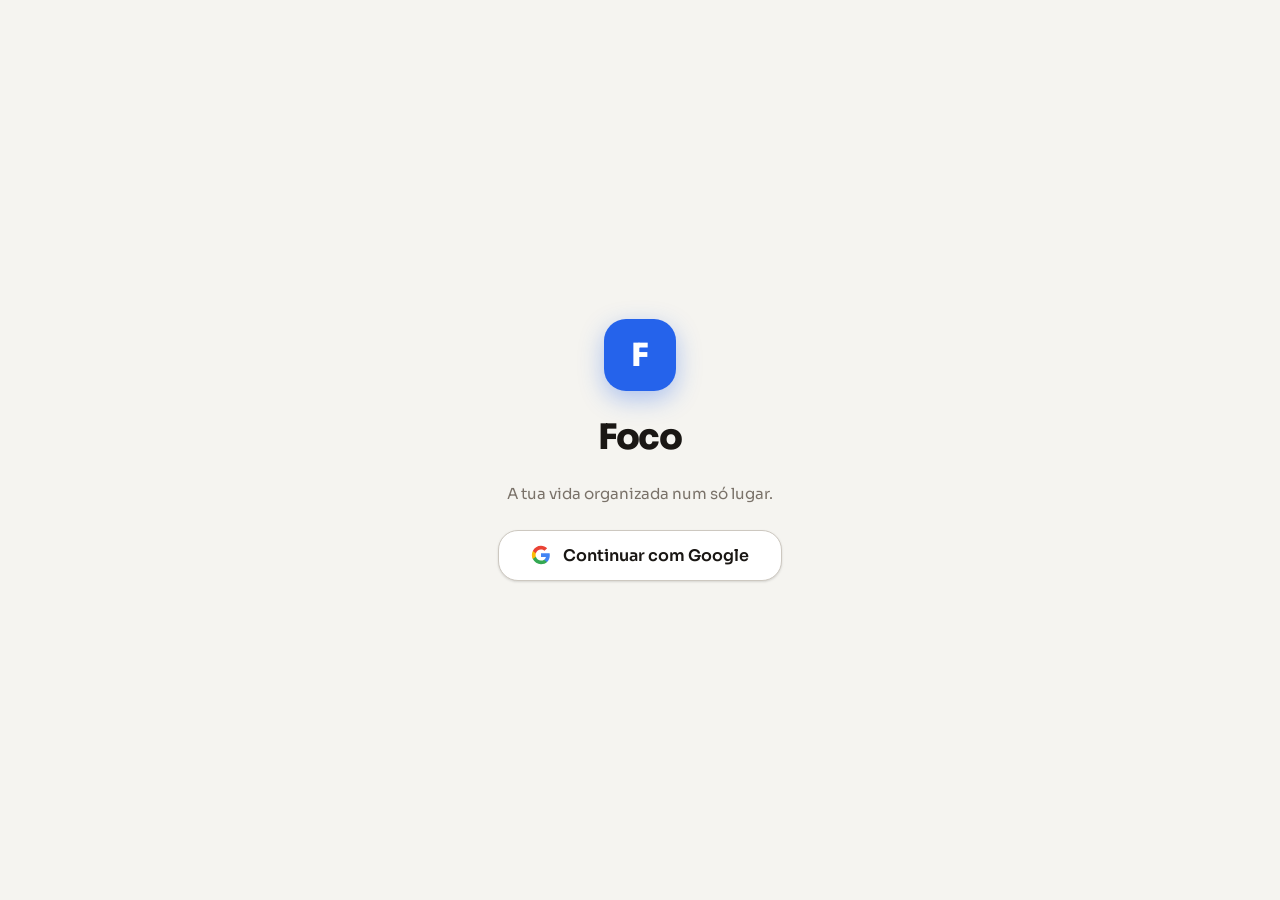
==== commit 474687d7: "Add files via upload" ====
--- a/index (1).html
+++ b/index (1).html
@@ -13,16 +13,16 @@
 <script src="https://cdn.jsdelivr.net/npm/chart.js"></script>
 <script src="https://cdnjs.cloudflare.com/ajax/libs/dompurify/3.0.6/purify.min.js"></script>
 <style>
-/* ===== TOKENS ===== */
-:root {
+:root{
   --bg:#f5f4f0;--surface:#ffffff;--surface2:#f0ede8;--border:#e2ddd6;--border2:#cdc8c0;
   --text:#1a1714;--muted:#7a7269;--accent:#2563eb;--accent-bg:#eff4ff;--accent2:#1d4ed8;
   --danger:#dc2626;--danger-bg:#fef2f2;--success:#059669;--success-bg:#f0fdf4;
   --warn:#d97706;--warn-bg:#fffbeb;--purple:#7c3aed;--purple-bg:#f5f3ff;
   --shadow:0 1px 3px rgba(0,0,0,.08),0 1px 2px rgba(0,0,0,.06);
-  --shadow-md:0 4px 12px rgba(0,0,0,.10);--shadow-lg:0 10px 30px rgba(0,0,0,.12);
+  --shadow-md:0 4px 12px rgba(0,0,0,.10);--shadow-lg:0 10px 30px rgba(0,0,0,.14);
   --r-sm:8px;--r-md:14px;--r-lg:20px;--r-xl:28px;
   --font:'Sora',-apple-system,sans-serif;--mono:'JetBrains Mono',monospace;--nav-h:72px;
+  --ease-bounce:cubic-bezier(.34,1.56,.64,1);--ease-out:cubic-bezier(.22,1,.36,1);
 }
 [data-theme="dark"]{
   --bg:#111018;--surface:#1c1b22;--surface2:#252430;--border:#2e2d3a;--border2:#3d3c4e;
@@ -31,318 +31,302 @@
   --warn:#fbbf24;--warn-bg:#272010;--purple:#a78bfa;--purple-bg:#1e1a2e;
 }
 *,*::before,*::after{box-sizing:border-box;margin:0;padding:0;-webkit-tap-highlight-color:transparent;}
-html{font-family:var(--font);background:var(--bg);color:var(--text);transition:background .3s,color .3s;}
+html{font-family:var(--font);background:var(--bg);color:var(--text);transition:background .35s,color .35s;}
 body{min-height:100dvh;padding-bottom:var(--nav-h);overflow-x:hidden;}
 ::-webkit-scrollbar{width:4px;}::-webkit-scrollbar-track{background:transparent;}::-webkit-scrollbar-thumb{background:var(--border2);border-radius:99px;}
-
-/* ===== SKIP LINK (acessibilidade) ===== */
 .skip-link{position:absolute;top:-99px;left:1rem;background:var(--accent);color:white;padding:.5rem 1rem;border-radius:var(--r-sm);font-weight:700;z-index:9999;transition:top .2s;}
 .skip-link:focus{top:1rem;}
-
-/* LOGIN */
 #login-screen{position:fixed;inset:0;z-index:999;background:var(--bg);display:flex;flex-direction:column;align-items:center;justify-content:center;gap:1.5rem;padding:2rem;}
-.login-logo{width:72px;height:72px;border-radius:22px;background:var(--accent);display:flex;align-items:center;justify-content:center;font-size:2rem;font-weight:800;color:white;box-shadow:0 8px 24px rgba(37,99,235,.35);}
+.login-logo{width:72px;height:72px;border-radius:22px;background:var(--accent);display:flex;align-items:center;justify-content:center;font-size:2rem;font-weight:800;color:white;box-shadow:0 8px 24px rgba(37,99,235,.35);animation:popIn .5s var(--ease-bounce);}
 .login-title{font-size:2.2rem;font-weight:800;letter-spacing:-.04em;}
 .login-sub{color:var(--muted);font-size:.95rem;text-align:center;max-width:280px;line-height:1.5;}
-.btn-google{display:flex;align-items:center;gap:.75rem;background:var(--surface);color:var(--text);border:1.5px solid var(--border2);border-radius:var(--r-lg);padding:.9rem 2rem;font-size:1rem;font-weight:600;cursor:pointer;box-shadow:var(--shadow);transition:.2s;font-family:var(--font);}
-.btn-google:hover{transform:translateY(-2px);box-shadow:var(--shadow-md);}
-
-/* APP */
+.btn-google{display:flex;align-items:center;gap:.75rem;background:var(--surface);color:var(--text);border:1.5px solid var(--border2);border-radius:var(--r-lg);padding:.9rem 2rem;font-size:1rem;font-weight:600;cursor:pointer;box-shadow:var(--shadow);transition:transform .2s var(--ease-bounce),box-shadow .2s;font-family:var(--font);}
+.btn-google:hover{transform:translateY(-3px);box-shadow:var(--shadow-md);}
+.btn-google:active{transform:scale(.97);}
 #app-screen{display:none;}
 .app-container{max-width:640px;margin:0 auto;padding:0 1rem 1rem;}
-
-/* HEADER */
 .app-header{display:flex;align-items:center;justify-content:space-between;padding:1rem 0 .75rem;position:sticky;top:0;z-index:40;background:var(--bg);}
 .header-left{display:flex;flex-direction:column;}
 .header-greeting{font-size:1.35rem;font-weight:800;letter-spacing:-.03em;line-height:1.2;}
 .header-date{font-size:.75rem;color:var(--muted);margin-top:2px;}
 .header-actions{display:flex;gap:.4rem;align-items:center;}
-.icon-btn{width:38px;height:38px;border-radius:var(--r-sm);background:var(--surface);border:1px solid var(--border);color:var(--text);font-size:1rem;cursor:pointer;display:flex;align-items:center;justify-content:center;transition:.15s;box-shadow:var(--shadow);}
-.icon-btn:hover{background:var(--surface2);}
+.icon-btn{width:38px;height:38px;border-radius:var(--r-sm);background:var(--surface);border:1px solid var(--border);color:var(--text);font-size:1rem;cursor:pointer;display:flex;align-items:center;justify-content:center;transition:transform .18s var(--ease-bounce),background .15s,box-shadow .15s;box-shadow:var(--shadow);}
+.icon-btn:hover{background:var(--surface2);transform:translateY(-2px);box-shadow:var(--shadow-md);}
+.icon-btn:active{transform:scale(.9);}
 .icon-btn:focus-visible{outline:2px solid var(--accent);outline-offset:2px;}
-.avatar-btn{width:38px;height:38px;border-radius:var(--r-sm);border:2px solid var(--accent);cursor:pointer;object-fit:cover;box-shadow:var(--shadow);}
-.avatar-btn:focus-visible{outline:2px solid var(--accent);outline-offset:2px;}
-
-/* STREAK BANNER */
-.streak-banner{background:linear-gradient(135deg,var(--warn),#f97316);border-radius:var(--r-md);padding:.85rem 1.1rem;display:flex;align-items:center;gap:.75rem;color:white;}
+.avatar-btn{width:38px;height:38px;border-radius:var(--r-sm);border:2px solid var(--accent);cursor:pointer;object-fit:cover;box-shadow:var(--shadow);transition:transform .18s var(--ease-bounce);}
+.avatar-btn:hover{transform:scale(1.08);}
+.streak-banner{background:linear-gradient(135deg,var(--warn),#f97316);border-radius:var(--r-md);padding:.85rem 1.1rem;display:flex;align-items:center;gap:.75rem;color:white;animation:slideDown .4s var(--ease-bounce);}
+@keyframes slideDown{from{transform:translateY(-12px);opacity:0}to{transform:translateY(0);opacity:1}}
 .streak-num{font-size:2rem;font-weight:800;font-family:var(--mono);line-height:1;}
-.streak-info{flex:1;}
-.streak-title{font-size:.85rem;font-weight:700;}
-.streak-sub{font-size:.72rem;opacity:.85;}
-
-/* VIEWS */
-.view-section{display:none;flex-direction:column;gap:1rem;padding-top:.25rem;animation:fadeSlide .25s ease;}
-.view-section.active{display:flex;}
-@keyframes fadeSlide{from{opacity:0;transform:translateY(8px)}to{opacity:1;transform:translateY(0)}}
-
-/* CARDS */
+.streak-info{flex:1;}.streak-title{font-size:.85rem;font-weight:700;}.streak-sub{font-size:.72rem;opacity:.85;}
+.view-section{display:none;flex-direction:column;gap:1rem;padding-top:.25rem;}
+.view-section.active{display:flex;animation:fadeSlide .3s var(--ease-out);}
+@keyframes fadeSlide{from{opacity:0;transform:translateY(10px)}to{opacity:1;transform:translateY(0)}}
+@keyframes popIn{from{transform:scale(.5);opacity:0}to{transform:scale(1);opacity:1}}
 .card{background:var(--surface);border:1px solid var(--border);border-radius:var(--r-lg);padding:1.25rem;box-shadow:var(--shadow);}
 .card-title{font-size:.78rem;font-weight:700;letter-spacing:.08em;text-transform:uppercase;color:var(--muted);margin-bottom:.85rem;}
-
-/* EMPTY STATE */
 .empty-state-fancy{display:flex;flex-direction:column;align-items:center;gap:.6rem;padding:2rem 1rem;color:var(--muted);}
 .empty-state-fancy .es-icon{font-size:2.2rem;opacity:.5;}
 .empty-state-fancy .es-msg{font-size:.85rem;text-align:center;line-height:1.5;}
-
-/* METRICS */
 .metrics-row{display:grid;grid-template-columns:1fr 1fr;gap:.75rem;}
 .metric-card{background:var(--surface);border:1px solid var(--border);border-radius:var(--r-md);padding:1rem 1.1rem;box-shadow:var(--shadow);display:flex;flex-direction:column;gap:.25rem;}
 .metric-label{font-size:.72rem;font-weight:700;text-transform:uppercase;letter-spacing:.07em;color:var(--muted);}
 .metric-value{font-size:1.6rem;font-weight:800;letter-spacing:-.04em;font-family:var(--mono);line-height:1.1;}
-.metric-value.blue{color:var(--accent);}
-.metric-value.green{color:var(--success);}
-.metric-value.red{color:var(--danger);}
-.metric-value.orange{color:var(--warn);}
-
-/* SECTION HEADER */
+.metric-value.blue{color:var(--accent);}.metric-value.green{color:var(--success);}.metric-value.red{color:var(--danger);}.metric-value.orange{color:var(--warn);}
 .section-header{display:flex;align-items:center;justify-content:space-between;margin-bottom:.75rem;}
 .section-title{font-size:.95rem;font-weight:700;display:flex;align-items:center;gap:.4rem;}
 .badge{display:inline-flex;align-items:center;justify-content:center;min-width:20px;height:20px;padding:0 5px;border-radius:99px;font-size:.68rem;font-weight:700;background:var(--accent-bg);color:var(--accent);}
-.badge.red{background:var(--danger-bg);color:var(--danger);}
-.badge.green{background:var(--success-bg);color:var(--success);}
-
-/* ITEM CARDS */
+.badge.red{background:var(--danger-bg);color:var(--danger);}.badge.green{background:var(--success-bg);color:var(--success);}
 .item-list{display:flex;flex-direction:column;gap:.5rem;min-height:1px;}
-.item-card{display:flex;align-items:center;gap:.75rem;background:var(--surface2);border-radius:var(--r-md);padding:.85rem 1rem;border-left:3px solid var(--border2);transition:.15s;}
-.item-card:hover{box-shadow:var(--shadow);}
-.item-card.concluido{opacity:.5;}
-.item-card.concluido .item-title{text-decoration:line-through;}
-.priority-baixa{border-left-color:var(--muted);}
-.priority-media{border-left-color:var(--accent);}
-.priority-alta{border-left-color:var(--warn);}
-.priority-urgente{border-left-color:var(--danger);}
+.item-card{display:flex;align-items:center;gap:.75rem;background:var(--surface2);border-radius:var(--r-md);padding:.85rem 1rem;border-left:3px solid var(--border2);transition:transform .18s var(--ease-bounce),box-shadow .15s,opacity .2s;}
+.item-card:hover{transform:translateX(3px);box-shadow:var(--shadow-md);}
+.item-card.concluido{opacity:.5;}.item-card.concluido .item-title{text-decoration:line-through;}
+.priority-baixa{border-left-color:var(--muted);}.priority-media{border-left-color:var(--accent);}.priority-alta{border-left-color:var(--warn);}.priority-urgente{border-left-color:var(--danger);}
 .item-body{flex:1;min-width:0;}
 .item-title{font-size:.9rem;font-weight:600;white-space:nowrap;overflow:hidden;text-overflow:ellipsis;}
 .item-meta{font-size:.73rem;color:var(--muted);margin-top:2px;display:flex;align-items:center;gap:.4rem;flex-wrap:wrap;}
-.checkbox{width:22px;height:22px;flex-shrink:0;border-radius:7px;border:2px solid var(--border2);background:var(--surface);cursor:pointer;display:flex;align-items:center;justify-content:center;transition:.15s;}
-.checkbox:hover{border-color:var(--accent);}
+.checkbox{width:22px;height:22px;flex-shrink:0;border-radius:7px;border:2px solid var(--border2);background:var(--surface);cursor:pointer;display:flex;align-items:center;justify-content:center;transition:transform .18s var(--ease-bounce),background .15s,border-color .15s;}
+.checkbox:hover{border-color:var(--accent);transform:scale(1.15);}
 .item-card.concluido .checkbox{background:var(--success);border-color:var(--success);}
 .item-card.concluido .checkbox::after{content:'✓';font-size:.75rem;color:white;font-weight:700;}
-.del-btn{width:28px;height:28px;border-radius:7px;flex-shrink:0;background:transparent;border:none;color:var(--muted);cursor:pointer;display:flex;align-items:center;justify-content:center;font-size:.9rem;transition:.15s;}
-.del-btn:hover{background:var(--danger-bg);color:var(--danger);}
+.del-btn{width:28px;height:28px;border-radius:7px;flex-shrink:0;background:transparent;border:none;color:var(--muted);cursor:pointer;display:flex;align-items:center;justify-content:center;font-size:.9rem;transition:transform .18s var(--ease-bounce),background .15s,color .15s;}
+.del-btn:hover{background:var(--danger-bg);color:var(--danger);transform:scale(1.2);}
 .empty-state{color:var(--muted);font-size:.82rem;text-align:center;padding:.75rem 0;}
-
-/* PROGRESS BAR */
+.recorrente-badge{font-size:.65rem;background:var(--purple-bg);color:var(--purple);padding:.1rem .4rem;border-radius:99px;font-weight:700;}
 .progress-bar-track{height:5px;background:var(--border);border-radius:99px;overflow:hidden;margin-top:.4rem;}
-.progress-bar-fill{height:100%;border-radius:99px;transition:width .4s ease;}
-.progress-bar-fill.blue{background:var(--accent);}
-.progress-bar-fill.green{background:var(--success);}
-.progress-bar-fill.orange{background:var(--warn);}
-
-/* FILTER CHIPS */
+.progress-bar-fill{height:100%;border-radius:99px;transition:width .5s var(--ease-out);}
+.progress-bar-fill.blue{background:var(--accent);}.progress-bar-fill.green{background:var(--success);}.progress-bar-fill.orange{background:var(--warn);}
 .filter-chips{display:flex;gap:.4rem;flex-wrap:nowrap;overflow-x:auto;padding-bottom:.25rem;scrollbar-width:none;}
 .filter-chips::-webkit-scrollbar{display:none;}
-.chip{padding:.35rem .85rem;border-radius:99px;border:1.5px solid var(--border);background:var(--surface);font-size:.78rem;font-weight:600;cursor:pointer;white-space:nowrap;transition:.15s;font-family:var(--font);color:var(--muted);}
-.chip.active{background:var(--accent);color:white;border-color:var(--accent);}
+.chip{padding:.35rem .85rem;border-radius:99px;border:1.5px solid var(--border);background:var(--surface);font-size:.78rem;font-weight:600;cursor:pointer;white-space:nowrap;transition:transform .18s var(--ease-bounce),background .15s,color .15s,border-color .15s;font-family:var(--font);color:var(--muted);}
+.chip:hover{transform:translateY(-2px);}.chip.active{background:var(--accent);color:white;border-color:var(--accent);}
 .chip:focus-visible{outline:2px solid var(--accent);outline-offset:2px;}
-
-/* SEARCH */
 .search-wrap{position:relative;}
 .search-wrap svg{position:absolute;left:.9rem;top:50%;transform:translateY(-50%);color:var(--muted);pointer-events:none;}
 .search-input{width:100%;padding:.8rem 1rem .8rem 2.6rem;background:var(--surface);border:1px solid var(--border);border-radius:var(--r-md);font-size:.9rem;color:var(--text);outline:none;font-family:var(--font);transition:.15s;box-shadow:var(--shadow);}
 .search-input:focus{border-color:var(--accent);box-shadow:0 0 0 3px var(--accent-bg);}
 .search-input::placeholder{color:var(--muted);}
-
-/* CALENDAR */
 .cal-nav{display:flex;align-items:center;justify-content:space-between;margin-bottom:.9rem;}
 .cal-month{font-size:1rem;font-weight:700;}
-.cal-btn{background:var(--surface2);border:1px solid var(--border);border-radius:8px;width:32px;height:32px;cursor:pointer;color:var(--text);font-size:1rem;display:flex;align-items:center;justify-content:center;transition:.15s;}
-.cal-btn:hover{background:var(--accent-bg);color:var(--accent);}
+.cal-btn{background:var(--surface2);border:1px solid var(--border);border-radius:8px;width:32px;height:32px;cursor:pointer;color:var(--text);font-size:1rem;display:flex;align-items:center;justify-content:center;transition:transform .18s var(--ease-bounce),background .15s;}
+.cal-btn:hover{background:var(--accent-bg);color:var(--accent);transform:scale(1.1);}
 .cal-grid{display:grid;grid-template-columns:repeat(7,1fr);gap:3px;}
 .cal-day-name{text-align:center;font-size:.68rem;font-weight:700;color:var(--muted);padding:.3rem 0 .5rem;text-transform:uppercase;}
-.cal-day{aspect-ratio:1;display:flex;align-items:center;justify-content:center;border-radius:8px;font-size:.82rem;font-weight:600;cursor:pointer;transition:.15s;position:relative;}
-.cal-day:hover{background:var(--surface2);}
+.cal-day{aspect-ratio:1;display:flex;align-items:center;justify-content:center;border-radius:8px;font-size:.82rem;font-weight:600;cursor:pointer;transition:transform .18s var(--ease-bounce),background .15s;position:relative;}
+.cal-day:hover{background:var(--surface2);transform:scale(1.12);}
 .cal-day.today{background:var(--accent);color:white;}
 .cal-day.has-event::after{content:'';position:absolute;bottom:3px;width:4px;height:4px;border-radius:50%;background:var(--accent);}
 .cal-day.today.has-event::after{background:white;}
-
-/* TIMETABLE */
+.cal-day.feriado{background:var(--warn-bg);color:var(--warn);font-weight:700;}
+.cal-day.feriado::before{content:'🇵🇹';position:absolute;top:1px;right:1px;font-size:.45rem;}
+.cal-day.today.feriado{background:var(--warn);color:white;}
+.cal-day-event{display:flex;align-items:center;gap:.6rem;padding:.6rem .8rem;background:var(--surface2);border-radius:var(--r-md);margin-bottom:.4rem;border-left:3px solid var(--accent);}
+.cal-day-event.tarefa{border-left-color:var(--accent);}
+.cal-day-event.evento{border-left-color:var(--purple);}
+.cal-day-event.feriado-item{border-left-color:var(--warn);background:var(--warn-bg);}
+.cal-event-icon{font-size:1rem;flex-shrink:0;}
+.cal-event-body{flex:1;}
+.cal-event-title{font-size:.88rem;font-weight:600;}
+.cal-event-meta{font-size:.72rem;color:var(--muted);}
 .timetable{width:100%;border-collapse:collapse;font-size:.73rem;}
 .timetable th{background:var(--surface2);color:var(--muted);font-weight:700;padding:.55rem .3rem;text-align:center;border:1px solid var(--border);}
-.timetable td{border:1px solid var(--border);padding:.3rem;text-align:center;height:42px;vertical-align:middle;cursor:pointer;background:var(--surface);transition:.15s;}
+.timetable td{border:1px solid var(--border);padding:.3rem;text-align:center;height:42px;vertical-align:middle;cursor:pointer;background:var(--surface);transition:background .15s;}
 .timetable td:hover{background:var(--surface2);}
 .timetable td:first-child{background:var(--surface2);color:var(--muted);font-weight:600;cursor:default;font-family:var(--mono);font-size:.7rem;}
-.timetable td:first-child:hover{background:var(--surface2);}
 .aula-pill{background:var(--accent-bg);color:var(--accent);font-weight:700;border-radius:5px;padding:.2rem .35rem;font-size:.68rem;}
-
-/* FINANCE */
 .fin-form{display:flex;flex-direction:column;gap:.7rem;}
 .chart-wrap{height:200px;position:relative;}
-.fin-item{display:flex;align-items:center;gap:.75rem;padding:.75rem 1rem;background:var(--surface2);border-radius:var(--r-md);transition:.15s;}
-.fin-item:hover{box-shadow:var(--shadow);}
-.fin-body{flex:1;min-width:0;}
-.fin-desc{font-size:.88rem;font-weight:600;}
-.fin-cat{font-size:.72rem;color:var(--muted);text-transform:capitalize;}
+.fin-item{display:flex;align-items:center;gap:.75rem;padding:.75rem 1rem;background:var(--surface2);border-radius:var(--r-md);transition:transform .18s var(--ease-bounce),box-shadow .15s;}
+.fin-item:hover{transform:translateX(3px);box-shadow:var(--shadow);}
+.fin-body{flex:1;min-width:0;}.fin-desc{font-size:.88rem;font-weight:600;}.fin-cat{font-size:.72rem;color:var(--muted);text-transform:capitalize;}
 .fin-amount{font-size:1rem;font-weight:700;font-family:var(--mono);flex-shrink:0;}
-.fin-amount.entrada{color:var(--success);}
-.fin-amount.saida{color:var(--danger);}
-
-/* HABITS */
+.fin-amount.entrada{color:var(--success);}.fin-amount.saida{color:var(--danger);}
 .habits-grid{display:flex;flex-direction:column;gap:.6rem;}
-.habit-row{display:flex;align-items:center;gap:.75rem;background:var(--surface2);border-radius:var(--r-md);padding:.8rem 1rem;}
-.habit-icon{font-size:1.4rem;flex-shrink:0;}
-.habit-info{flex:1;min-width:0;}
-.habit-name{font-size:.88rem;font-weight:600;}
-.habit-streak{font-size:.72rem;color:var(--muted);}
-.habit-check{width:34px;height:34px;border-radius:10px;border:2px solid var(--border2);background:var(--surface);cursor:pointer;display:flex;align-items:center;justify-content:center;font-size:1.1rem;transition:.2s;flex-shrink:0;}
-.habit-check.done{background:var(--success);border-color:var(--success);}
-.habit-del{width:28px;height:28px;border-radius:7px;background:transparent;border:none;color:var(--muted);cursor:pointer;display:flex;align-items:center;justify-content:center;font-size:.85rem;transition:.15s;}
-.habit-del:hover{background:var(--danger-bg);color:var(--danger);}
-
-/* MOOD */
+.habit-row{display:flex;align-items:center;gap:.75rem;background:var(--surface2);border-radius:var(--r-md);padding:.8rem 1rem;transition:transform .18s var(--ease-bounce);}
+.habit-row:hover{transform:translateX(3px);}
+.habit-icon{font-size:1.4rem;flex-shrink:0;}.habit-info{flex:1;min-width:0;}.habit-name{font-size:.88rem;font-weight:600;}.habit-streak{font-size:.72rem;color:var(--muted);}
+.habit-check{width:34px;height:34px;border-radius:10px;border:2px solid var(--border2);background:var(--surface);cursor:pointer;display:flex;align-items:center;justify-content:center;font-size:1.1rem;transition:transform .25s var(--ease-bounce),background .2s,border-color .2s;flex-shrink:0;}
+.habit-check:hover{transform:scale(1.15);}
+.habit-check.done{background:var(--success);border-color:var(--success);animation:popIn .3s var(--ease-bounce);}
+.habit-del{width:28px;height:28px;border-radius:7px;background:transparent;border:none;color:var(--muted);cursor:pointer;display:flex;align-items:center;justify-content:center;font-size:.85rem;transition:transform .18s var(--ease-bounce),background .15s;}
+.habit-del:hover{background:var(--danger-bg);color:var(--danger);transform:scale(1.2);}
 .mood-row{display:flex;justify-content:space-between;gap:.4rem;margin:1rem 0;}
-.mood-btn{flex:1;display:flex;flex-direction:column;align-items:center;gap:.3rem;padding:.6rem .2rem;border-radius:var(--r-md);border:2px solid var(--border);background:var(--surface2);cursor:pointer;transition:.2s;font-size:.65rem;font-weight:600;color:var(--muted);}
+.mood-btn{flex:1;display:flex;flex-direction:column;align-items:center;gap:.3rem;padding:.6rem .2rem;border-radius:var(--r-md);border:2px solid var(--border);background:var(--surface2);cursor:pointer;transition:transform .25s var(--ease-bounce),border-color .2s,background .2s;font-size:.65rem;font-weight:600;color:var(--muted);}
 .mood-btn .mood-emoji{font-size:1.8rem;line-height:1;}
-.mood-btn:hover{border-color:var(--accent);transform:scale(1.05);}
-.mood-btn.selected{border-color:var(--accent);background:var(--accent-bg);color:var(--accent);}
+.mood-btn:hover{border-color:var(--accent);transform:scale(1.08) translateY(-3px);}
+.mood-btn.selected{border-color:var(--accent);background:var(--accent-bg);color:var(--accent);transform:scale(1.05);}
 .mood-chart-wrap{height:140px;position:relative;}
-
-/* STATS */
 .stats-chart-wrap{height:180px;position:relative;}
-
-/* NOTES — corrigido para dark mode */
 .notes-grid{display:grid;grid-template-columns:1fr 1fr;gap:.75rem;}
-.note-card{border-radius:var(--r-md);padding:1rem;cursor:pointer;height:150px;overflow:hidden;position:relative;border:1px solid rgba(0,0,0,.08);transition:.2s;}
-.note-card:hover{transform:translateY(-2px);box-shadow:var(--shadow-md);}
+.note-card{border-radius:var(--r-md);padding:1rem;cursor:pointer;height:150px;overflow:hidden;position:relative;border:1px solid rgba(0,0,0,.08);transition:transform .2s var(--ease-bounce),box-shadow .2s;}
+.note-card:hover{transform:translateY(-4px) scale(1.02);box-shadow:var(--shadow-lg);}
 .note-title{font-size:.88rem;font-weight:700;margin-bottom:.4rem;color:#1a1a1a;}
 .note-preview{font-size:.75rem;color:#444;opacity:.85;overflow:hidden;max-height:70px;}
-[data-theme="dark"] .note-title{color:#f0eeff;}
-[data-theme="dark"] .note-preview{color:#b8b4cc;}
-.note-del{position:absolute;bottom:6px;right:6px;width:24px;height:24px;border-radius:6px;background:rgba(0,0,0,.1);border:none;cursor:pointer;font-size:.8rem;color:#333;display:flex;align-items:center;justify-content:center;}
-.note-del:hover{background:rgba(220,38,38,.2);color:var(--danger);}
+[data-theme="dark"] .note-title{color:#f0eeff;}[data-theme="dark"] .note-preview{color:#b8b4cc;}
+.note-del{position:absolute;bottom:6px;right:6px;width:24px;height:24px;border-radius:6px;background:rgba(0,0,0,.1);border:none;cursor:pointer;font-size:.8rem;color:#333;display:flex;align-items:center;justify-content:center;transition:transform .18s var(--ease-bounce);}
+.note-del:hover{background:rgba(220,38,38,.2);color:var(--danger);transform:scale(1.2);}
 [data-theme="dark"] .note-del{color:#ccc;background:rgba(255,255,255,.1);}
-
-/* OBJECTIVE PROGRESS */
-.obj-prog-card{display:flex;align-items:center;gap:.75rem;background:var(--surface2);border-radius:var(--r-md);padding:.85rem 1rem;transition:.15s;border-left:3px solid var(--accent);cursor:pointer;}
-.obj-prog-card:hover{box-shadow:var(--shadow);}
-.obj-prog-body{flex:1;min-width:0;}
-.obj-prog-title{font-size:.9rem;font-weight:600;}
-.obj-prog-meta{font-size:.73rem;color:var(--muted);margin-top:2px;}
+.note-locked{position:absolute;top:8px;right:8px;font-size:.9rem;}
+.note-card.locked-card{border:2px solid var(--purple);}
+.notes-tabs{display:flex;gap:.4rem;margin-bottom:.75rem;}
+.note-tab{flex:1;padding:.55rem;border-radius:var(--r-md);border:1.5px solid var(--border);background:var(--surface2);font-size:.82rem;font-weight:700;cursor:pointer;font-family:var(--font);color:var(--muted);transition:transform .18s var(--ease-bounce),background .15s;}
+.note-tab.active{background:var(--accent);color:white;border-color:var(--accent);}
+.note-tab:hover{transform:translateY(-2px);}
+.na-grid{display:flex;flex-direction:column;gap:.6rem;}
+.na-media-card{background:linear-gradient(135deg,var(--accent),var(--accent2));border-radius:var(--r-md);padding:1rem 1.2rem;color:white;display:flex;justify-content:space-between;align-items:center;margin-bottom:.75rem;}
+.na-media-label{font-size:.8rem;font-weight:700;opacity:.85;}.na-media-val{font-size:2rem;font-weight:800;font-family:var(--mono);}
+.nota-academica-card{background:var(--surface2);border-radius:var(--r-md);padding:.9rem 1rem;border-left:3px solid var(--accent);transition:transform .18s var(--ease-bounce),box-shadow .15s;margin-bottom:.5rem;}
+.nota-academica-card:hover{transform:translateX(3px);box-shadow:var(--shadow);}
+.na-header{display:flex;align-items:center;justify-content:space-between;margin-bottom:.4rem;}
+.na-disciplina{font-size:.9rem;font-weight:700;}
+.na-tipo{font-size:.68rem;background:var(--accent-bg);color:var(--accent);padding:.15rem .5rem;border-radius:99px;font-weight:700;}
+.na-nota{font-size:1.5rem;font-weight:800;font-family:var(--mono);}
+.na-nota.aprovado{color:var(--success);}.na-nota.reprovado{color:var(--danger);}.na-nota.limite{color:var(--warn);}
+.na-info{font-size:.72rem;color:var(--muted);}
+.obj-prog-card{display:flex;align-items:center;gap:.75rem;background:var(--surface2);border-radius:var(--r-md);padding:.85rem 1rem;transition:transform .18s var(--ease-bounce),box-shadow .15s;border-left:3px solid var(--accent);cursor:pointer;}
+.obj-prog-card:hover{transform:translateX(3px);box-shadow:var(--shadow);}
+.obj-prog-body{flex:1;min-width:0;}.obj-prog-title{font-size:.9rem;font-weight:600;}.obj-prog-meta{font-size:.73rem;color:var(--muted);margin-top:2px;}
 .obj-prog-count{font-size:.78rem;font-weight:700;color:var(--accent);font-family:var(--mono);flex-shrink:0;}
-
-/* COLOR PALETTE */
 .color-palette{display:flex;gap:.4rem;flex-wrap:wrap;}
-.cp-dot{width:28px;height:28px;border-radius:50%;cursor:pointer;border:2.5px solid transparent;transition:.15s;flex-shrink:0;}
-.cp-dot.active{border-color:var(--text);transform:scale(1.15);}
-
-/* EDITOR */
+.cp-dot{width:28px;height:28px;border-radius:50%;cursor:pointer;border:2.5px solid transparent;transition:transform .2s var(--ease-bounce),border-color .15s;flex-shrink:0;}
+.cp-dot.active{border-color:var(--text);transform:scale(1.2);}
+.cp-dot:hover{transform:scale(1.15);}
 .editor-toolbar{display:flex;gap:.4rem;flex-wrap:wrap;margin-bottom:.5rem;}
-.ed-btn{background:var(--surface);border:1px solid var(--border);border-radius:7px;padding:.35rem .6rem;cursor:pointer;font-size:.8rem;font-weight:600;color:var(--text);transition:.15s;font-family:var(--font);}
-.ed-btn:hover{background:var(--surface2);}
+.ed-btn{background:var(--surface);border:1px solid var(--border);border-radius:7px;padding:.35rem .6rem;cursor:pointer;font-size:.8rem;font-weight:600;color:var(--text);transition:transform .18s var(--ease-bounce),background .15s;font-family:var(--font);}
+.ed-btn:hover{background:var(--surface2);transform:translateY(-2px);}
 .editor-area{min-height:160px;max-height:35vh;overflow-y:auto;padding:.9rem;border:1px solid var(--border);border-radius:var(--r-md);background:var(--surface);outline:none;font-size:.92rem;color:var(--text);line-height:1.6;}
 .editor-area:focus{border-color:var(--accent);box-shadow:0 0 0 3px var(--accent-bg);}
 .editor-area img{max-width:100%;border-radius:8px;margin:.4rem 0;}
 .editor-area[placeholder]:empty::before{content:attr(placeholder);color:var(--muted);pointer-events:none;}
-
-/* FLASHCARDS */
 .flashcard-wrap{perspective:1000px;cursor:pointer;margin:.5rem 0;}
-.flashcard{width:100%;min-height:140px;position:relative;transform-style:preserve-3d;transition:transform .5s;}
+.flashcard{width:100%;min-height:140px;position:relative;transform-style:preserve-3d;transition:transform .55s var(--ease-out);}
 .flashcard.flipped{transform:rotateY(180deg);}
 .flashcard-face{position:absolute;inset:0;border-radius:var(--r-lg);display:flex;align-items:center;justify-content:center;padding:1.5rem;text-align:center;backface-visibility:hidden;font-size:1rem;font-weight:600;line-height:1.5;}
 .flashcard-front{background:var(--accent);color:white;}
 .flashcard-back{background:var(--success-bg);color:var(--success);transform:rotateY(180deg);border:2px solid var(--success);}
 .fc-counter{font-size:.8rem;color:var(--muted);text-align:center;margin-top:.5rem;}
-
-/* BOTTOM NAV */
 .bottom-nav{position:fixed;bottom:0;left:0;right:0;height:var(--nav-h);z-index:50;background:var(--surface);border-top:1px solid var(--border);display:flex;align-items:center;justify-content:space-around;padding:0 .5rem;padding-bottom:env(safe-area-inset-bottom);}
-.nav-item{flex:1;display:flex;flex-direction:column;align-items:center;justify-content:center;gap:3px;padding:.5rem .25rem;background:transparent;border:none;cursor:pointer;color:var(--muted);font-size:.62rem;font-weight:700;text-transform:uppercase;letter-spacing:.05em;font-family:var(--font);transition:.15s;border-radius:var(--r-sm);}
-.nav-item svg{width:22px;height:22px;stroke-width:1.8;transition:.15s;}
-.nav-item.active{color:var(--accent);}
-.nav-item.active svg{stroke-width:2.5;}
+.nav-item{flex:1;display:flex;flex-direction:column;align-items:center;justify-content:center;gap:3px;padding:.5rem .25rem;background:transparent;border:none;cursor:pointer;color:var(--muted);font-size:.62rem;font-weight:700;text-transform:uppercase;letter-spacing:.05em;font-family:var(--font);transition:color .2s,transform .2s var(--ease-bounce);border-radius:var(--r-sm);}
+.nav-item svg{width:22px;height:22px;stroke-width:1.8;transition:stroke-width .2s,transform .2s var(--ease-bounce);}
+.nav-item.active{color:var(--accent);}.nav-item.active svg{stroke-width:2.5;transform:translateY(-2px);}
+.nav-item:active{transform:scale(.9);}
 .nav-item:focus-visible{outline:2px solid var(--accent);outline-offset:2px;}
-
-/* FAB dinâmico */
-.fab{position:fixed;bottom:calc(var(--nav-h) + 12px);right:1.1rem;height:44px;padding:0 1.1rem;border-radius:22px;background:var(--accent);color:white;font-size:.88rem;font-weight:700;border:none;cursor:pointer;z-index:60;display:flex;align-items:center;gap:.4rem;box-shadow:0 4px 16px rgba(37,99,235,.4);transition:.25s;font-family:var(--font);}
-.fab:hover{background:var(--accent2);transform:translateY(-2px);}
-.fab:active{transform:scale(.95);}
-.fab-icon{font-size:1.2rem;line-height:1;}
-
-/* MODALS */
+.fab{position:fixed;bottom:calc(var(--nav-h) + 12px);right:1.1rem;height:44px;padding:0 1.1rem;border-radius:22px;background:var(--accent);color:white;font-size:.88rem;font-weight:700;border:none;cursor:pointer;z-index:60;display:flex;align-items:center;gap:.4rem;box-shadow:0 4px 16px rgba(37,99,235,.4);transition:transform .25s var(--ease-bounce),background .15s,box-shadow .15s;font-family:var(--font);}
+.fab:hover{background:var(--accent2);transform:translateY(-3px) scale(1.04);box-shadow:0 8px 24px rgba(37,99,235,.5);}
+.fab:active{transform:scale(.94);}
+.fab-icon{font-size:1.2rem;line-height:1;transition:transform .3s var(--ease-bounce);}
+.fab:hover .fab-icon{transform:rotate(90deg);}
 .modal-overlay{display:none;position:fixed;inset:0;z-index:100;background:rgba(0,0,0,.45);backdrop-filter:blur(6px);align-items:flex-end;justify-content:center;}
 .modal-overlay.open{display:flex;animation:fadeIn .2s;}
 @media(min-width:600px){.modal-overlay{align-items:center;}.modal-sheet{border-radius:var(--r-xl) !important;max-height:85vh !important;}}
 @keyframes fadeIn{from{opacity:0}to{opacity:1}}
-.modal-sheet{background:var(--surface);border-radius:var(--r-xl) var(--r-xl) 0 0;width:100%;max-width:640px;max-height:92dvh;overflow-y:auto;padding:1.5rem;display:flex;flex-direction:column;gap:1rem;animation:slideUp .25s ease;}
-@keyframes slideUp{from{transform:translateY(40px);opacity:0}to{transform:translateY(0);opacity:1}}
+.modal-sheet{background:var(--surface);border-radius:var(--r-xl) var(--r-xl) 0 0;width:100%;max-width:640px;max-height:92dvh;overflow-y:auto;padding:1.5rem;display:flex;flex-direction:column;gap:1rem;animation:slideUp .3s var(--ease-out);}
+@keyframes slideUp{from{transform:translateY(50px);opacity:0}to{transform:translateY(0);opacity:1}}
 .modal-header{display:flex;align-items:center;justify-content:space-between;}
 .modal-title{font-size:1.1rem;font-weight:700;}
-.modal-close{width:32px;height:32px;border-radius:8px;background:var(--surface2);border:1px solid var(--border);color:var(--muted);cursor:pointer;font-size:1rem;display:flex;align-items:center;justify-content:center;transition:.15s;}
-.modal-close:hover{background:var(--danger-bg);color:var(--danger);border-color:var(--danger);}
+.modal-close{width:32px;height:32px;border-radius:8px;background:var(--surface2);border:1px solid var(--border);color:var(--muted);cursor:pointer;font-size:1rem;display:flex;align-items:center;justify-content:center;transition:transform .18s var(--ease-bounce),background .15s;}
+.modal-close:hover{background:var(--danger-bg);color:var(--danger);border-color:var(--danger);transform:scale(1.1) rotate(90deg);}
 .modal-close:focus-visible{outline:2px solid var(--accent);outline-offset:2px;}
-
-/* MODAL DE CONFIRMAÇÃO */
 .confirm-overlay{display:none;position:fixed;inset:0;z-index:200;background:rgba(0,0,0,.5);backdrop-filter:blur(4px);align-items:center;justify-content:center;padding:1rem;}
 .confirm-overlay.open{display:flex;}
-.confirm-box{background:var(--surface);border-radius:var(--r-lg);padding:1.5rem;max-width:340px;width:100%;display:flex;flex-direction:column;gap:1rem;box-shadow:var(--shadow-lg);animation:slideUp .2s ease;}
-.confirm-title{font-size:1rem;font-weight:700;}
-.confirm-msg{font-size:.88rem;color:var(--muted);line-height:1.5;}
-.confirm-actions{display:flex;gap:.6rem;}
-.confirm-actions .btn-secondary{flex:1;}
-.confirm-actions .btn-danger{flex:1;}
-
-/* FORMS */
+.confirm-box{background:var(--surface);border-radius:var(--r-lg);padding:1.5rem;max-width:340px;width:100%;display:flex;flex-direction:column;gap:1rem;box-shadow:var(--shadow-lg);animation:slideUp .25s var(--ease-bounce);}
+.confirm-title{font-size:1rem;font-weight:700;}.confirm-msg{font-size:.88rem;color:var(--muted);line-height:1.5;}.confirm-actions{display:flex;gap:.6rem;}
 .form-group{display:flex;flex-direction:column;gap:.35rem;}
 .form-label{font-size:.75rem;font-weight:700;color:var(--muted);text-transform:uppercase;letter-spacing:.05em;}
-input[type="text"],input[type="number"],input[type="date"],input[type="time"],select,textarea{width:100%;padding:.75rem .9rem;background:var(--surface2);border:1.5px solid var(--border);border-radius:var(--r-md);color:var(--text);font-size:.92rem;font-family:var(--font);outline:none;transition:.15s;appearance:none;}
+input[type="text"],input[type="number"],input[type="date"],input[type="time"],input[type="password"],select,textarea{width:100%;padding:.75rem .9rem;background:var(--surface2);border:1.5px solid var(--border);border-radius:var(--r-md);color:var(--text);font-size:.92rem;font-family:var(--font);outline:none;transition:border-color .15s,box-shadow .15s,background .15s;appearance:none;}
 input:focus,select:focus,textarea:focus{border-color:var(--accent);background:var(--surface);box-shadow:0 0 0 3px var(--accent-bg);}
 select{background-image:url("data:image/svg+xml,%3csvg xmlns='http://www.w3.org/2000/svg' fill='none' viewBox='0 0 20 20'%3e%3cpath stroke='%236b7280' stroke-linecap='round' stroke-linejoin='round' stroke-width='1.5' d='M6 8l4 4 4-4'/%3e%3c/svg%3e");background-repeat:no-repeat;background-position:right .75rem center;background-size:16px;padding-right:2.5rem;cursor:pointer;}
-.form-row{display:flex;gap:.6rem;}
-.form-row>*{flex:1;}
-.btn-primary{width:100%;padding:.85rem;border-radius:var(--r-md);background:var(--accent);color:white;border:none;font-size:.92rem;font-weight:700;cursor:pointer;font-family:var(--font);transition:.15s;}
-.btn-primary:hover{background:var(--accent2);}
-.btn-primary:active{transform:scale(.98);}
+.form-row{display:flex;gap:.6rem;}.form-row>*{flex:1;}
+.btn-primary{width:100%;padding:.85rem;border-radius:var(--r-md);background:var(--accent);color:white;border:none;font-size:.92rem;font-weight:700;cursor:pointer;font-family:var(--font);transition:transform .2s var(--ease-bounce),background .15s,box-shadow .15s;}
+.btn-primary:hover{background:var(--accent2);transform:translateY(-2px);box-shadow:0 4px 12px rgba(37,99,235,.35);}
+.btn-primary:active{transform:scale(.97);}
 .btn-primary:focus-visible{outline:2px solid var(--accent);outline-offset:2px;}
-.btn-secondary{padding:.75rem 1rem;border-radius:var(--r-md);background:var(--surface2);color:var(--text);border:1px solid var(--border);font-size:.88rem;font-weight:600;cursor:pointer;font-family:var(--font);transition:.15s;}
-.btn-secondary:hover{background:var(--surface);}
-.btn-danger{flex:1;padding:.85rem;border-radius:var(--r-md);background:var(--danger-bg);color:var(--danger);border:1px solid var(--danger);font-size:.92rem;font-weight:700;cursor:pointer;font-family:var(--font);transition:.15s;}
-.btn-danger:hover{background:var(--danger);color:white;}
-
-/* POMODORO */
-.pomo-ring{width:180px;height:180px;margin:0 auto;border-radius:50%;display:flex;align-items:center;justify-content:center;position:relative;background:conic-gradient(var(--accent) 0%,var(--surface2) 0%);}
+.btn-secondary{padding:.75rem 1rem;border-radius:var(--r-md);background:var(--surface2);color:var(--text);border:1px solid var(--border);font-size:.88rem;font-weight:600;cursor:pointer;font-family:var(--font);transition:transform .18s var(--ease-bounce),background .15s;}
+.btn-secondary:hover{background:var(--surface);transform:translateY(-1px);}
+.btn-danger{flex:1;padding:.85rem;border-radius:var(--r-md);background:var(--danger-bg);color:var(--danger);border:1px solid var(--danger);font-size:.92rem;font-weight:700;cursor:pointer;font-family:var(--font);transition:transform .18s var(--ease-bounce),background .15s,color .15s;}
+.btn-danger:hover{background:var(--danger);color:white;transform:translateY(-1px);}
+.pomo-ring{width:180px;height:180px;margin:0 auto;border-radius:50%;display:flex;align-items:center;justify-content:center;position:relative;background:conic-gradient(var(--accent) 0%,var(--surface2) 0%);transition:background .5s;}
 .pomo-inner{width:150px;height:150px;border-radius:50%;background:var(--surface);display:flex;flex-direction:column;align-items:center;justify-content:center;gap:.2rem;}
 .pomo-time{font-size:2.2rem;font-weight:800;font-family:var(--mono);letter-spacing:-.03em;}
 .pomo-label{font-size:.72rem;color:var(--muted);text-align:center;font-weight:600;text-transform:uppercase;letter-spacing:.06em;}
-.pomo-btns{display:flex;gap:.6rem;}
-.pomo-btns .btn-primary{flex:2;}
-
-/* XP BAR */
+.pomo-btns{display:flex;gap:.6rem;}.pomo-btns .btn-primary{flex:2;}
 .xp-bar-track{height:4px;background:var(--border);border-radius:99px;overflow:hidden;margin-top:.5rem;}
-.xp-bar-fill{height:100%;background:var(--accent);border-radius:99px;transition:width .4s ease;}
-
-/* DRAWING */
+.xp-bar-fill{height:100%;background:var(--accent);border-radius:99px;transition:width .5s var(--ease-out);}
 #draw-canvas{width:100%;flex:1;border:1.5px dashed var(--border);border-radius:var(--r-md);cursor:crosshair;touch-action:none;background:white;display:block;}
-
-/* HÁBITOS NO DASHBOARD */
-.dash-habit-row{display:flex;align-items:center;gap:.65rem;padding:.65rem .9rem;background:var(--surface2);border-radius:var(--r-md);transition:.15s;}
+.dash-habit-row{display:flex;align-items:center;gap:.65rem;padding:.65rem .9rem;background:var(--surface2);border-radius:var(--r-md);transition:transform .18s var(--ease-bounce);}
+.dash-habit-row:hover{transform:translateX(3px);}
 .dash-habit-row .habit-icon{font-size:1.1rem;}
 .dash-habit-row .habit-name{flex:1;font-size:.85rem;font-weight:600;}
-.dash-habit-row .habit-check-sm{width:28px;height:28px;border-radius:8px;border:2px solid var(--border2);background:var(--surface);cursor:pointer;display:flex;align-items:center;justify-content:center;font-size:.95rem;transition:.2s;flex-shrink:0;}
-.dash-habit-row .habit-check-sm.done{background:var(--success);border-color:var(--success);}
+.dash-habit-row .habit-check-sm{width:28px;height:28px;border-radius:8px;border:2px solid var(--border2);background:var(--surface);cursor:pointer;display:flex;align-items:center;justify-content:center;font-size:.95rem;transition:transform .25s var(--ease-bounce),background .2s;flex-shrink:0;}
+.dash-habit-row .habit-check-sm:hover{transform:scale(1.15);}
+.dash-habit-row .habit-check-sm.done{background:var(--success);border-color:var(--success);animation:popIn .3s var(--ease-bounce);}
+.pin-dots{display:flex;gap:.6rem;justify-content:center;margin:.5rem 0;}
+.pin-dot{width:14px;height:14px;border-radius:50%;background:var(--border2);transition:background .15s,transform .2s var(--ease-bounce);}
+.pin-dot.filled{background:var(--accent);transform:scale(1.2);}
+.pin-numpad{display:grid;grid-template-columns:repeat(3,1fr);gap:.5rem;}
+.pin-key{padding:.85rem;border-radius:var(--r-md);background:var(--surface2);border:1px solid var(--border);font-size:1.1rem;font-weight:700;cursor:pointer;font-family:var(--mono);transition:transform .18s var(--ease-bounce),background .15s;}
+.pin-key:hover{background:var(--accent-bg);color:var(--accent);transform:scale(1.06);}
+.pin-key:active{transform:scale(.93);}
+.pin-error{color:var(--danger);font-size:.8rem;text-align:center;animation:shake .4s;}
+@keyframes shake{0%,100%{transform:translateX(0)}25%{transform:translateX(-8px)}75%{transform:translateX(8px)}}
 </style>
 </head>
 <body>
-
 <a href="#main-content" class="skip-link">Saltar para conteúdo</a>
-
-<!-- MODAL DE CONFIRMAÇÃO GLOBAL -->
-<div class="confirm-overlay" id="confirm-overlay" role="dialog" aria-modal="true" aria-labelledby="confirm-title">
+<!-- CONFIRM -->
+<div class="confirm-overlay" id="confirm-overlay" role="dialog" aria-modal="true">
   <div class="confirm-box">
     <div class="confirm-title" id="confirm-title">Tens a certeza?</div>
     <div class="confirm-msg" id="confirm-msg">Esta ação não pode ser desfeita.</div>
     <div class="confirm-actions">
       <button class="btn-secondary" id="confirm-cancel">Cancelar</button>
-      <button class="btn-danger" id="confirm-ok">Apagar</button>
-    </div>
+      <button class="btn-danger" id="confirm-ok">Confirmar</button>
+    </div>
+  </div>
+</div>
+
+<!-- PIN MODAL -->
+<div class="modal-overlay" id="modal-pin" role="dialog" aria-modal="true">
+  <div class="modal-sheet" style="max-width:320px;">
+    <div class="modal-header">
+      <div class="modal-title">🔒 Notas Privadas</div>
+      <button class="modal-close" onclick="fecharModal('modal-pin')">✕</button>
+    </div>
+    <div style="text-align:center;font-size:.85rem;color:var(--muted);" id="pin-subtitle">Introduz o teu PIN de 4 dígitos</div>
+    <div class="pin-dots" id="pin-dots">
+      <div class="pin-dot" id="pd0"></div><div class="pin-dot" id="pd1"></div>
+      <div class="pin-dot" id="pd2"></div><div class="pin-dot" id="pd3"></div>
+    </div>
+    <div id="pin-error" class="pin-error" style="display:none;">PIN incorreto. Tenta de novo.</div>
+    <div class="pin-numpad">
+      <button class="pin-key" data-n="1">1</button><button class="pin-key" data-n="2">2</button><button class="pin-key" data-n="3">3</button>
+      <button class="pin-key" data-n="4">4</button><button class="pin-key" data-n="5">5</button><button class="pin-key" data-n="6">6</button>
+      <button class="pin-key" data-n="7">7</button><button class="pin-key" data-n="8">8</button><button class="pin-key" data-n="9">9</button>
+      <button class="pin-key" data-n="del">⌫</button><button class="pin-key" data-n="0">0</button><button class="pin-key" data-n="ok">OK</button>
+    </div>
+  </div>
+</div>
+
+<!-- MODAL DIA CALENDÁRIO -->
+<div class="modal-overlay" id="modal-dia" role="dialog" aria-modal="true">
+  <div class="modal-sheet">
+    <div class="modal-header">
+      <div class="modal-title" id="modal-dia-title">📅 Dia</div>
+      <button class="modal-close" onclick="fecharModal('modal-dia')">✕</button>
+    </div>
+    <div id="modal-dia-content"></div>
+    <button class="btn-primary" onclick="fecharModal('modal-dia');abrirModal('modal-add-global')">+ Adicionar evento neste dia</button>
   </div>
 </div>
 
 <!-- LOGIN -->
 <div id="login-screen" role="main">
-  <div class="login-logo" aria-hidden="true">F</div>
+  <div class="login-logo">F</div>
   <h1 class="login-title">Foco</h1>
-  <p class="login-sub">A tua vida organizada: tarefas, hábitos, notas, finanças e muito mais.</p>
-  <button id="btn-login" class="btn-google" aria-label="Entrar com conta Google">
-    <svg width="20" height="20" viewBox="0 0 24 24" aria-hidden="true"><path fill="#4285F4" d="M22.56 12.25c0-.78-.07-1.53-.2-2.25H12v4.26h5.92c-.26 1.37-1.04 2.53-2.21 3.31v2.77h3.57c2.08-1.92 3.28-4.74 3.28-8.09z"/><path fill="#34A853" d="M12 23c2.97 0 5.46-.98 7.28-2.66l-3.57-2.77c-.98.66-2.23 1.06-3.71 1.06-2.86 0-5.29-1.93-6.16-4.53H2.18v2.84C3.99 20.53 7.7 23 12 23z"/><path fill="#FBBC05" d="M5.84 14.09c-.22-.66-.35-1.36-.35-2.09s.13-1.43.35-2.09V7.07H2.18C1.43 8.55 1 10.22 1 12s.43 3.45 1.18 4.93l3.66-2.84z"/><path fill="#EA4335" d="M12 5.38c1.62 0 3.06.56 4.21 1.64l3.15-3.15C17.45 2.09 14.97 1 12 1 7.7 1 3.99 3.47 2.18 7.07l3.66 2.84c.87-2.6 3.3-4.53 6.16-4.53z"/></svg>
+  <p class="login-sub">A tua vida organizada num só lugar.</p>
+  <button id="btn-login" class="btn-google">
+    <svg width="20" height="20" viewBox="0 0 24 24"><path fill="#4285F4" d="M22.56 12.25c0-.78-.07-1.53-.2-2.25H12v4.26h5.92c-.26 1.37-1.04 2.53-2.21 3.31v2.77h3.57c2.08-1.92 3.28-4.74 3.28-8.09z"/><path fill="#34A853" d="M12 23c2.97 0 5.46-.98 7.28-2.66l-3.57-2.77c-.98.66-2.23 1.06-3.71 1.06-2.86 0-5.29-1.93-6.16-4.53H2.18v2.84C3.99 20.53 7.7 23 12 23z"/><path fill="#FBBC05" d="M5.84 14.09c-.22-.66-.35-1.36-.35-2.09s.13-1.43.35-2.09V7.07H2.18C1.43 8.55 1 10.22 1 12s.43 3.45 1.18 4.93l3.66-2.84z"/><path fill="#EA4335" d="M12 5.38c1.62 0 3.06.56 4.21 1.64l3.15-3.15C17.45 2.09 14.97 1 12 1 7.7 1 3.99 3.47 2.18 7.07l3.66 2.84c.87-2.6 3.3-4.53 6.16-4.53z"/></svg>
     Continuar com Google
   </button>
 </div>
@@ -350,31 +334,32 @@
 <!-- APP -->
 <div id="app-screen">
 <div class="app-container" id="main-content">
-  <header class="app-header" role="banner">
+  <header class="app-header">
     <div class="header-left">
-      <div class="header-greeting" id="user-greeting" aria-live="polite">Olá!</div>
-      <div class="header-date" id="header-date" aria-live="polite"></div>
+      <div class="header-greeting" id="user-greeting">Olá!</div>
+      <div class="header-date" id="header-date"></div>
     </div>
     <div class="header-actions">
-      <button class="icon-btn" id="btn-backup-import" title="Importar Backup" aria-label="Importar Backup">
-        <svg xmlns="http://www.w3.org/2000/svg" width="17" height="17" fill="none" viewBox="0 0 24 24" stroke="currentColor" stroke-width="2" aria-hidden="true"><path stroke-linecap="round" stroke-linejoin="round" d="M4 16v1a3 3 0 003 3h10a3 3 0 003-3v-1m-4-8l-4-4m0 0L8 8m4-4v12"/></svg>
+      <button class="icon-btn" id="btn-notif" title="Notificações">🔔</button>
+      <button class="icon-btn" id="btn-backup-import" aria-label="Importar Backup">
+        <svg xmlns="http://www.w3.org/2000/svg" width="17" height="17" fill="none" viewBox="0 0 24 24" stroke="currentColor" stroke-width="2"><path stroke-linecap="round" stroke-linejoin="round" d="M4 16v1a3 3 0 003 3h10a3 3 0 003-3v-1m-4-8l-4-4m0 0L8 8m4-4v12"/></svg>
       </button>
-      <button class="icon-btn" id="btn-exportar" title="Exportar Backup" aria-label="Exportar Backup">
-        <svg xmlns="http://www.w3.org/2000/svg" width="17" height="17" fill="none" viewBox="0 0 24 24" stroke="currentColor" stroke-width="2" aria-hidden="true"><path stroke-linecap="round" stroke-linejoin="round" d="M4 16v1a3 3 0 003 3h10a3 3 0 003-3v-1m-4-4l-4 4m0 0l-4-4m4 4V4"/></svg>
+      <button class="icon-btn" id="btn-exportar" aria-label="Exportar Backup">
+        <svg xmlns="http://www.w3.org/2000/svg" width="17" height="17" fill="none" viewBox="0 0 24 24" stroke="currentColor" stroke-width="2"><path stroke-linecap="round" stroke-linejoin="round" d="M4 16v1a3 3 0 003 3h10a3 3 0 003-3v-1m-4-4l-4 4m0 0l-4-4m4 4V4"/></svg>
       </button>
-      <button class="icon-btn" id="btn-pomodoro" title="Modo Foco — Pomodoro" aria-label="Abrir Modo Foco">
-        <svg xmlns="http://www.w3.org/2000/svg" width="17" height="17" fill="none" viewBox="0 0 24 24" stroke="currentColor" stroke-width="2" aria-hidden="true"><circle cx="12" cy="12" r="10"/><polyline points="12 6 12 12 16 14"/></svg>
+      <button class="icon-btn" id="btn-pomodoro" aria-label="Pomodoro">
+        <svg xmlns="http://www.w3.org/2000/svg" width="17" height="17" fill="none" viewBox="0 0 24 24" stroke="currentColor" stroke-width="2"><circle cx="12" cy="12" r="10"/><polyline points="12 6 12 12 16 14"/></svg>
       </button>
-      <button class="icon-btn" id="theme-toggle" title="Alternar tema" aria-label="Alternar entre tema claro e escuro">
-        <svg xmlns="http://www.w3.org/2000/svg" width="17" height="17" fill="none" viewBox="0 0 24 24" stroke="currentColor" stroke-width="2" aria-hidden="true"><path stroke-linecap="round" stroke-linejoin="round" d="M21 12.79A9 9 0 1111.21 3 7 7 0 0021 12.79z"/></svg>
+      <button class="icon-btn" id="theme-toggle" aria-label="Alternar tema">
+        <svg xmlns="http://www.w3.org/2000/svg" width="17" height="17" fill="none" viewBox="0 0 24 24" stroke="currentColor" stroke-width="2"><path stroke-linecap="round" stroke-linejoin="round" d="M21 12.79A9 9 0 1111.21 3 7 7 0 0021 12.79z"/></svg>
       </button>
-      <img class="avatar-btn" id="user-pic" src="" alt="Foto de perfil — clica para sair" tabindex="0" role="button">
+      <img class="avatar-btn" id="user-pic" src="" alt="Perfil" tabindex="0" role="button">
     </div>
   </header>
 
   <!-- DASHBOARD -->
-  <section id="view-dashboard" class="view-section active" aria-label="Dashboard">
-    <div id="streak-banner" class="streak-banner" style="display:none;" aria-live="polite">
+  <section id="view-dashboard" class="view-section active">
+    <div id="streak-banner" class="streak-banner" style="display:none;">
       <div class="streak-num" id="streak-num">0</div>
       <div class="streak-info">
         <div class="streak-title">dias em sequência 🔥</div>
@@ -384,26 +369,24 @@
     <div class="metrics-row">
       <div class="metric-card">
         <div class="metric-label">XP Mensal</div>
-        <div class="metric-value blue" id="dash-xp" aria-live="polite">0</div>
-        <div class="xp-bar-track" role="progressbar" aria-label="Barra de XP"><div class="xp-bar-fill" id="xp-bar" style="width:0%"></div></div>
+        <div class="metric-value blue" id="dash-xp">0</div>
+        <div class="xp-bar-track"><div class="xp-bar-fill" id="xp-bar" style="width:0%"></div></div>
       </div>
       <div class="metric-card">
         <div class="metric-label">Saldo</div>
-        <div class="metric-value green" id="dash-saldo" aria-live="polite">0,00€</div>
-      </div>
-    </div>
-    <!-- MOOD CHECK-IN -->
+        <div class="metric-value green" id="dash-saldo">0,00€</div>
+      </div>
+    </div>
     <div class="card" id="mood-checkin-card">
       <div class="card-title">Como te estás a sentir hoje?</div>
-      <div class="mood-row" role="group" aria-label="Selecionar humor de hoje">
-        <button class="mood-btn" data-mood="1" aria-label="Mau"><span class="mood-emoji" aria-hidden="true">😞</span>Mau</button>
-        <button class="mood-btn" data-mood="2" aria-label="Fraco"><span class="mood-emoji" aria-hidden="true">😕</span>Fraco</button>
-        <button class="mood-btn" data-mood="3" aria-label="Normal"><span class="mood-emoji" aria-hidden="true">😐</span>Normal</button>
-        <button class="mood-btn" data-mood="4" aria-label="Bem"><span class="mood-emoji" aria-hidden="true">🙂</span>Bem</button>
-        <button class="mood-btn" data-mood="5" aria-label="Ótimo"><span class="mood-emoji" aria-hidden="true">😄</span>Ótimo</button>
-      </div>
-    </div>
-    <!-- HÁBITOS DE HOJE NO DASHBOARD -->
+      <div class="mood-row">
+        <button class="mood-btn" data-mood="1"><span class="mood-emoji">😞</span>Mau</button>
+        <button class="mood-btn" data-mood="2"><span class="mood-emoji">😕</span>Fraco</button>
+        <button class="mood-btn" data-mood="3"><span class="mood-emoji">😐</span>Normal</button>
+        <button class="mood-btn" data-mood="4"><span class="mood-emoji">🙂</span>Bem</button>
+        <button class="mood-btn" data-mood="5"><span class="mood-emoji">😄</span>Ótimo</button>
+      </div>
+    </div>
     <div class="card" id="dash-habitos-card" style="display:none;">
       <div class="section-header">
         <div class="section-title">🌱 Hábitos de Hoje</div>
@@ -414,100 +397,89 @@
     <div class="card" style="border-left:3px solid var(--danger);">
       <div class="section-header">
         <div class="section-title">🚨 Urgentes &amp; Atrasados</div>
-        <span class="badge red" id="badge-urgentes" aria-live="polite">0</span>
-      </div>
-      <div class="item-list" id="lista-urgentes" aria-live="polite"></div>
+        <span class="badge red" id="badge-urgentes">0</span>
+      </div>
+      <div class="item-list" id="lista-urgentes"></div>
     </div>
     <div class="card" style="border-left:3px solid var(--accent);">
       <div class="section-header">
         <div class="section-title">📅 Para Hoje</div>
-        <span class="badge" id="badge-hoje" aria-live="polite">0</span>
-      </div>
-      <div class="item-list" id="lista-hoje-dash" aria-live="polite"></div>
+        <span class="badge" id="badge-hoje">0</span>
+      </div>
+      <div class="item-list" id="lista-hoje-dash"></div>
     </div>
   </section>
 
   <!-- AGENDA -->
-  <section id="view-agenda" class="view-section" aria-label="Agenda">
+  <section id="view-agenda" class="view-section">
     <div class="search-wrap">
-      <svg xmlns="http://www.w3.org/2000/svg" width="16" height="16" fill="none" viewBox="0 0 24 24" stroke="currentColor" stroke-width="2" aria-hidden="true"><circle cx="11" cy="11" r="8"/><line x1="21" y1="21" x2="16.65" y2="16.65"/></svg>
-      <input class="search-input" type="search" id="search-input" placeholder="Pesquisar tarefas e eventos…" aria-label="Pesquisar tarefas e eventos">
-    </div>
-    <div class="filter-chips" id="filter-chips" role="group" aria-label="Filtros de tarefas">
+      <svg xmlns="http://www.w3.org/2000/svg" width="16" height="16" fill="none" viewBox="0 0 24 24" stroke="currentColor" stroke-width="2"><circle cx="11" cy="11" r="8"/><line x1="21" y1="21" x2="16.65" y2="16.65"/></svg>
+      <input class="search-input" type="search" id="search-input" placeholder="Pesquisar tarefas e eventos…">
+    </div>
+    <div class="filter-chips" id="filter-chips">
       <button class="chip active" data-filter="todas">Todas</button>
       <button class="chip" data-filter="hoje">Hoje</button>
       <button class="chip" data-filter="pendentes">Pendentes</button>
       <button class="chip" data-filter="concluidas">Concluídas</button>
       <button class="chip" data-filter="urgentes">Urgentes</button>
+      <button class="chip" data-filter="recorrentes">Recorrentes</button>
     </div>
     <div class="card">
       <div class="cal-nav">
-        <button class="cal-btn" id="prev-month" aria-label="Mês anterior">&#8592;</button>
-        <div class="cal-month" id="mes-ano" aria-live="polite"></div>
-        <button class="cal-btn" id="next-month" aria-label="Próximo mês">&#8594;</button>
-      </div>
-      <div class="cal-grid" id="calendar-days" role="grid" aria-label="Calendário"></div>
+        <button class="cal-btn" id="prev-month">&#8592;</button>
+        <div class="cal-month" id="mes-ano"></div>
+        <button class="cal-btn" id="next-month">&#8594;</button>
+      </div>
+      <div class="cal-grid" id="calendar-days"></div>
+      <div style="display:flex;gap:1rem;margin-top:.6rem;font-size:.68rem;color:var(--muted);">
+        <span>🔵 Eventos</span><span>🇵🇹 Feriado</span>
+      </div>
     </div>
     <div class="card">
       <div class="section-header">
         <div class="section-title">Tarefas</div>
         <button class="btn-secondary" style="padding:.4rem .8rem;font-size:.78rem;" onclick="abrirModal('modal-add-global')">+ Adicionar</button>
       </div>
-      <div class="item-list" id="lista-objetivos" aria-live="polite"></div>
+      <div class="item-list" id="lista-objetivos"></div>
     </div>
     <div class="card">
-      <div class="section-header"><div class="section-title">Objetivos com Progresso</div>
+      <div class="section-header">
+        <div class="section-title">Objetivos com Progresso</div>
         <button class="btn-secondary" style="padding:.4rem .8rem;font-size:.78rem;" onclick="abrirModal('modal-add-objetivo')">+ Objetivo</button>
       </div>
-      <div class="item-list" id="lista-objetivos-prog" aria-live="polite"></div>
+      <div class="item-list" id="lista-objetivos-prog"></div>
     </div>
     <div class="card">
       <div class="section-header"><div class="section-title">Eventos &amp; Testes</div></div>
-      <div class="item-list" id="lista-eventos" aria-live="polite"></div>
+      <div class="item-list" id="lista-eventos"></div>
     </div>
   </section>
 
   <!-- HORÁRIO -->
-  <section id="view-horario" class="view-section" aria-label="Horário semanal">
+  <section id="view-horario" class="view-section">
     <div class="card" style="padding:1rem .5rem;overflow-x:auto;">
       <div style="padding:0 .75rem .75rem;display:flex;align-items:center;justify-content:space-between;">
         <div class="section-title">Horário Semanal</div>
         <div style="font-size:.73rem;color:var(--muted);">Toca para editar</div>
       </div>
-      <table class="timetable" id="horario-container" aria-label="Horário semanal"></table>
+      <table class="timetable" id="horario-container"></table>
     </div>
   </section>
 
   <!-- FINANÇAS -->
-  <section id="view-financas" class="view-section" aria-label="Finanças">
+  <section id="view-financas" class="view-section">
     <div class="metrics-row">
-      <div class="metric-card">
-        <div class="metric-label">Ganhos</div>
-        <div class="metric-value green" id="dash-ganhos" aria-live="polite">0,00€</div>
-      </div>
-      <div class="metric-card">
-        <div class="metric-label">Gastos</div>
-        <div class="metric-value red" id="dash-gastos" aria-live="polite">0,00€</div>
-      </div>
-    </div>
-    <div class="card">
-      <div class="card-title">Gastos por Categoria</div>
-      <div class="chart-wrap"><canvas id="finance-chart" aria-label="Gráfico de gastos por categoria"></canvas></div>
-    </div>
+      <div class="metric-card"><div class="metric-label">Ganhos</div><div class="metric-value green" id="dash-ganhos">0,00€</div></div>
+      <div class="metric-card"><div class="metric-label">Gastos</div><div class="metric-value red" id="dash-gastos">0,00€</div></div>
+    </div>
+    <div class="card"><div class="card-title">Gastos por Categoria</div><div class="chart-wrap"><canvas id="finance-chart"></canvas></div></div>
     <div class="card">
       <div class="card-title">Registar Movimento</div>
       <div class="fin-form">
-        <div class="form-group">
-          <label class="form-label" for="fin-descricao">Descrição</label>
-          <input type="text" id="fin-descricao" placeholder="Ex: Jantar, Bolsa…">
-        </div>
+        <div class="form-group"><label class="form-label" for="fin-descricao">Descrição</label><input type="text" id="fin-descricao" placeholder="Ex: Jantar, Bolsa…"></div>
         <div class="form-row">
-          <div class="form-group">
-            <label class="form-label" for="fin-valor">Valor €</label>
-            <input type="number" id="fin-valor" placeholder="0,00" step="0.01" min="0">
-          </div>
-          <div class="form-group">
-            <label class="form-label" for="fin-categoria">Categoria</label>
+          <div class="form-group"><label class="form-label" for="fin-valor">Valor €</label><input type="number" id="fin-valor" placeholder="0,00" step="0.01" min="0"></div>
+          <div class="form-group"><label class="form-label" for="fin-categoria">Categoria</label>
             <select id="fin-categoria">
               <option value="alimentacao">🍔 Alimentação</option>
               <option value="transportes">🚌 Transportes</option>
@@ -521,356 +493,330 @@
         <button class="btn-primary" id="btn-guardar-financa">Registar</button>
       </div>
     </div>
-    <div class="card">
-      <div class="card-title">Histórico</div>
-      <div class="item-list" id="lista-financas" aria-live="polite"></div>
-    </div>
+    <div class="card"><div class="card-title">Histórico</div><div class="item-list" id="lista-financas"></div></div>
   </section>
 
   <!-- HÁBITOS -->
-  <section id="view-habitos" class="view-section" aria-label="Hábitos">
+  <section id="view-habitos" class="view-section">
     <div class="card">
       <div class="section-header">
         <div class="section-title">Os Meus Hábitos</div>
         <button class="btn-secondary" style="padding:.4rem .8rem;font-size:.78rem;" onclick="abrirModal('modal-add-habito')">+ Hábito</button>
       </div>
-      <div class="habits-grid" id="lista-habitos" aria-live="polite"></div>
-    </div>
-    <div class="card">
-      <div class="card-title">Estatísticas da Semana</div>
-      <div class="stats-chart-wrap"><canvas id="stats-chart" aria-label="Gráfico de check-ins da semana"></canvas></div>
-    </div>
-    <div class="card">
-      <div class="card-title">Humor dos Últimos 7 Dias</div>
-      <div class="mood-chart-wrap"><canvas id="mood-chart" aria-label="Gráfico de humor semanal"></canvas></div>
-    </div>
+      <div class="habits-grid" id="lista-habitos"></div>
+    </div>
+    <div class="card"><div class="card-title">Check-ins da Semana</div><div class="stats-chart-wrap"><canvas id="stats-chart"></canvas></div></div>
+    <div class="card"><div class="card-title">Humor dos Últimos 7 Dias</div><div class="mood-chart-wrap"><canvas id="mood-chart"></canvas></div></div>
   </section>
 
   <!-- NOTAS -->
-  <section id="view-notas" class="view-section" aria-label="Notas">
-    <button class="btn-primary" onclick="abrirModalNota()">+ Nova Nota</button>
-    <div class="notes-grid" id="lista-notas" aria-live="polite"></div>
+  <section id="view-notas" class="view-section">
+    <div class="notes-tabs">
+      <button class="note-tab active" data-tab="normais" onclick="mudarTabNota('normais',this)">📝 Notas</button>
+      <button class="note-tab" data-tab="privadas" onclick="mudarTabNota('privadas',this)">🔒 Privadas</button>
+      <button class="note-tab" data-tab="academicas" onclick="mudarTabNota('academicas',this)">🎓 Académicas</button>
+    </div>
+    <div id="notas-normais-panel">
+      <button class="btn-primary" onclick="abrirModalNota()" style="margin-bottom:.5rem;">+ Nova Nota</button>
+      <div class="notes-grid" id="lista-notas"></div>
+    </div>
+    <div id="notas-privadas-panel" style="display:none;">
+      <div class="card" style="border:2px solid var(--purple);background:var(--purple-bg);">
+        <div style="display:flex;align-items:center;gap:.6rem;margin-bottom:.75rem;">
+          <span style="font-size:1.4rem;">🔒</span>
+          <div>
+            <div style="font-weight:700;font-size:.9rem;">Cofre Privado</div>
+            <div style="font-size:.75rem;color:var(--muted);" id="cofre-status">Bloqueado — PIN necessário</div>
+          </div>
+        </div>
+        <button class="btn-primary" id="btn-abrir-cofre" style="background:var(--purple);">Desbloquear Cofre</button>
+      </div>
+      <div id="cofre-content" style="display:none;margin-top:.5rem;">
+        <button class="btn-primary" onclick="abrirModalNota(null,true)" style="margin-bottom:.5rem;background:var(--purple);">+ Nova Nota Privada</button>
+        <div class="notes-grid" id="lista-notas-privadas"></div>
+      </div>
+    </div>
+    <div id="notas-academicas-panel" style="display:none;">
+      <div id="na-media-card" class="na-media-card" style="display:none;">
+        <div><div class="na-media-label">Média Geral</div><div id="na-media-sub" style="font-size:.72rem;opacity:.8;"></div></div>
+        <div class="na-media-val" id="na-media-val">—</div>
+      </div>
+      <button class="btn-primary" onclick="abrirModal('modal-add-nota-academica')" style="margin-bottom:.5rem;">+ Registar Nota</button>
+      <div class="na-grid" id="lista-notas-academicas"></div>
+    </div>
   </section>
 
   <!-- FLASHCARDS -->
-  <section id="view-flashcards" class="view-section" aria-label="Flashcards">
+  <section id="view-flashcards" class="view-section">
     <div class="card">
       <div class="section-header">
         <div class="section-title">📚 Flashcards</div>
         <button class="btn-secondary" style="padding:.4rem .8rem;font-size:.78rem;" onclick="abrirModal('modal-add-fc')">+ Cartão</button>
       </div>
-      <div id="fc-study-area">
-        <div class="empty-state">Adiciona flashcards para começar a estudar.</div>
-      </div>
-    </div>
-    <div class="card">
-      <div class="card-title">Todos os Cartões</div>
-      <div class="item-list" id="lista-flashcards" aria-live="polite"></div>
-    </div>
+      <div id="fc-study-area"><div class="empty-state">Adiciona flashcards para começar.</div></div>
+    </div>
+    <div class="card"><div class="card-title">Todos os Cartões</div><div class="item-list" id="lista-flashcards"></div></div>
   </section>
-
-</div><!-- /app-container -->
-</div><!-- /app-screen -->
+</div>
+</div>
 
 <!-- BOTTOM NAV -->
-<nav class="bottom-nav" aria-label="Navegação principal">
-  <button class="nav-item active" data-view="dashboard" aria-label="Dashboard" aria-current="page">
-    <svg xmlns="http://www.w3.org/2000/svg" fill="none" viewBox="0 0 24 24" stroke="currentColor" aria-hidden="true"><path stroke-linecap="round" stroke-linejoin="round" d="M3 12l2-2m0 0l7-7 7 7M5 10v10a1 1 0 001 1h3m10-11l2 2m-2-2v10a1 1 0 01-1 1h-3m-6 0a1 1 0 001-1v-4a1 1 0 011-1h2a1 1 0 011 1v4a1 1 0 001 1m-6 0h6"/></svg>
-    Home
+<nav class="bottom-nav">
+  <button class="nav-item active" data-view="dashboard" aria-current="page">
+    <svg xmlns="http://www.w3.org/2000/svg" fill="none" viewBox="0 0 24 24" stroke="currentColor"><path stroke-linecap="round" stroke-linejoin="round" d="M3 12l2-2m0 0l7-7 7 7M5 10v10a1 1 0 001 1h3m10-11l2 2m-2-2v10a1 1 0 01-1 1h-3m-6 0a1 1 0 001-1v-4a1 1 0 011-1h2a1 1 0 011 1v4a1 1 0 001 1m-6 0h6"/></svg>Home
   </button>
-  <button class="nav-item" data-view="agenda" aria-label="Agenda">
-    <svg xmlns="http://www.w3.org/2000/svg" fill="none" viewBox="0 0 24 24" stroke="currentColor" aria-hidden="true"><rect x="3" y="4" width="18" height="18" rx="2"/><line x1="16" y1="2" x2="16" y2="6"/><line x1="8" y1="2" x2="8" y2="6"/><line x1="3" y1="10" x2="21" y2="10"/></svg>
-    Agenda
+  <button class="nav-item" data-view="agenda">
+    <svg xmlns="http://www.w3.org/2000/svg" fill="none" viewBox="0 0 24 24" stroke="currentColor"><rect x="3" y="4" width="18" height="18" rx="2"/><line x1="16" y1="2" x2="16" y2="6"/><line x1="8" y1="2" x2="8" y2="6"/><line x1="3" y1="10" x2="21" y2="10"/></svg>Agenda
   </button>
-  <button class="nav-item" data-view="habitos" aria-label="Hábitos">
-    <svg xmlns="http://www.w3.org/2000/svg" fill="none" viewBox="0 0 24 24" stroke="currentColor" aria-hidden="true"><path stroke-linecap="round" stroke-linejoin="round" d="M9 12l2 2 4-4m6 2a9 9 0 11-18 0 9 9 0 0118 0z"/></svg>
-    Hábitos
+  <button class="nav-item" data-view="habitos">
+    <svg xmlns="http://www.w3.org/2000/svg" fill="none" viewBox="0 0 24 24" stroke="currentColor"><path stroke-linecap="round" stroke-linejoin="round" d="M9 12l2 2 4-4m6 2a9 9 0 11-18 0 9 9 0 0118 0z"/></svg>Hábitos
   </button>
-  <button class="nav-item" data-view="financas" aria-label="Finanças">
-    <svg xmlns="http://www.w3.org/2000/svg" fill="none" viewBox="0 0 24 24" stroke="currentColor" aria-hidden="true"><path stroke-linecap="round" stroke-linejoin="round" d="M12 8c-1.657 0-3 .895-3 2s1.343 2 3 2 3 .895 3 2-1.343 2-3 2m0-8c1.11 0 2.08.402 2.599 1M12 8V7m0 1v8m0 0v1m0-1c-1.11 0-2.08-.402-2.599-1M21 12a9 9 0 11-18 0 9 9 0 0118 0z"/></svg>
-    Finanças
+  <button class="nav-item" data-view="financas">
+    <svg xmlns="http://www.w3.org/2000/svg" fill="none" viewBox="0 0 24 24" stroke="currentColor"><path stroke-linecap="round" stroke-linejoin="round" d="M12 8c-1.657 0-3 .895-3 2s1.343 2 3 2 3 .895 3 2-1.343 2-3 2m0-8c1.11 0 2.08.402 2.599 1M12 8V7m0 1v8m0 0v1m0-1c-1.11 0-2.08-.402-2.599-1M21 12a9 9 0 11-18 0 9 9 0 0118 0z"/></svg>Finanças
   </button>
-  <button class="nav-item" data-view="notas" aria-label="Notas">
-    <svg xmlns="http://www.w3.org/2000/svg" fill="none" viewBox="0 0 24 24" stroke="currentColor" aria-hidden="true"><path stroke-linecap="round" stroke-linejoin="round" d="M11 5H6a2 2 0 00-2 2v11a2 2 0 002 2h11a2 2 0 002-2v-5m-1.414-9.414a2 2 0 112.828 2.828L11.828 15H9v-2.828l8.586-8.586z"/></svg>
-    Notas
+  <button class="nav-item" data-view="notas">
+    <svg xmlns="http://www.w3.org/2000/svg" fill="none" viewBox="0 0 24 24" stroke="currentColor"><path stroke-linecap="round" stroke-linejoin="round" d="M11 5H6a2 2 0 00-2 2v11a2 2 0 002 2h11a2 2 0 002-2v-5m-1.414-9.414a2 2 0 112.828 2.828L11.828 15H9v-2.828l8.586-8.586z"/></svg>Notas
   </button>
-  <button class="nav-item" data-view="flashcards" aria-label="Estudo — Flashcards">
-    <svg xmlns="http://www.w3.org/2000/svg" fill="none" viewBox="0 0 24 24" stroke="currentColor" aria-hidden="true"><path stroke-linecap="round" stroke-linejoin="round" d="M12 6.253v13m0-13C10.832 5.477 9.246 5 7.5 5S4.168 5.477 3 6.253v13C4.168 18.477 5.754 18 7.5 18s3.332.477 4.5 1.253m0-13C13.168 5.477 14.754 5 16.5 5c1.747 0 3.332.477 4.5 1.253v13C19.832 18.477 18.247 18 16.5 18c-1.746 0-3.332.477-4.5 1.253"/></svg>
-    Estudo
+  <button class="nav-item" data-view="flashcards">
+    <svg xmlns="http://www.w3.org/2000/svg" fill="none" viewBox="0 0 24 24" stroke="currentColor"><path stroke-linecap="round" stroke-linejoin="round" d="M12 6.253v13m0-13C10.832 5.477 9.246 5 7.5 5S4.168 5.477 3 6.253v13C4.168 18.477 5.754 18 7.5 18s3.332.477 4.5 1.253m0-13C13.168 5.477 14.754 5 16.5 5c1.747 0 3.332.477 4.5 1.253v13C19.832 18.477 18.247 18 16.5 18c-1.746 0-3.332.477-4.5 1.253"/></svg>Estudo
   </button>
 </nav>
 
-<button class="fab" id="fab-btn" aria-label="Adicionar novo item">
-  <span class="fab-icon" aria-hidden="true">+</span>
-  <span id="fab-label">Adicionar</span>
-</button>
-<input type="file" id="import-input" accept=".json" style="display:none;" aria-hidden="true">
-
-<!-- MODAL: ADD GLOBAL -->
-<div class="modal-overlay" id="modal-add-global" role="dialog" aria-modal="true" aria-labelledby="modal-add-global-title">
+<button class="fab" id="fab-btn"><span class="fab-icon" id="fab-icon">+</span><span id="fab-label">Adicionar</span></button>
+<input type="file" id="import-input" accept=".json" style="display:none;">
+
+<!-- MODAL ADD GLOBAL -->
+<div class="modal-overlay" id="modal-add-global" role="dialog" aria-modal="true">
   <div class="modal-sheet">
-    <div class="modal-header">
-      <div class="modal-title" id="modal-add-global-title">Novo Registo</div>
-      <button class="modal-close" onclick="fecharModal('modal-add-global')" aria-label="Fechar modal">✕</button>
-    </div>
-    <div class="form-group">
-      <label class="form-label" for="tipo-global">Tipo</label>
+    <div class="modal-header"><div class="modal-title">Novo Registo</div><button class="modal-close" onclick="fecharModal('modal-add-global')">✕</button></div>
+    <div class="form-group"><label class="form-label" for="tipo-global">Tipo</label>
       <select id="tipo-global" onchange="mudarFormGlobal()">
         <option value="tarefa">🎯 Tarefa</option>
         <option value="evento">📅 Evento / Teste</option>
       </select>
     </div>
-    <div class="form-group">
-      <label class="form-label" for="add-titulo">Título</label>
-      <input type="text" id="add-titulo" placeholder="Ex: Estudar Redes, Teste de Física…">
-    </div>
+    <div class="form-group"><label class="form-label" for="add-titulo">Título</label><input type="text" id="add-titulo" placeholder="Ex: Estudar Redes, Teste de Física…"></div>
     <div class="form-row" id="date-time-group">
-      <div class="form-group">
-        <label class="form-label" for="add-data">Data</label>
-        <input type="date" id="add-data">
-      </div>
-      <div class="form-group">
-        <label class="form-label" for="add-hora">Hora</label>
-        <input type="time" id="add-hora">
-      </div>
-    </div>
-    <div class="form-group" id="prioridade-group">
-      <label class="form-label" for="add-prioridade">Prioridade</label>
+      <div class="form-group"><label class="form-label" for="add-data">Data</label><input type="date" id="add-data"></div>
+      <div class="form-group"><label class="form-label" for="add-hora">Hora</label><input type="time" id="add-hora"></div>
+    </div>
+    <div class="form-group" id="prioridade-group"><label class="form-label" for="add-prioridade">Prioridade</label>
       <select id="add-prioridade">
-        <option value="baixa">⬇ Baixa</option>
-        <option value="media" selected>➡ Média</option>
-        <option value="alta">⬆ Alta</option>
-        <option value="urgente">🚨 Urgente</option>
+        <option value="baixa">⬇ Baixa</option><option value="media" selected>➡ Média</option>
+        <option value="alta">⬆ Alta</option><option value="urgente">🚨 Urgente</option>
       </select>
     </div>
+    <div class="form-group" id="recorrencia-group"><label class="form-label" for="add-recorrencia">Repetição</label>
+      <select id="add-recorrencia">
+        <option value="">Sem repetição</option>
+        <option value="semanal">🔄 Todas as semanas</option>
+        <option value="mensal">📅 Todos os meses</option>
+      </select>
+    </div>
     <button class="btn-primary" id="btn-salvar-global">Guardar</button>
   </div>
 </div>
 
-<!-- MODAL: OBJETIVO COM PROGRESSO -->
-<div class="modal-overlay" id="modal-add-objetivo" role="dialog" aria-modal="true" aria-labelledby="modal-obj-title">
+<!-- MODAL OBJETIVO PROGRESSO -->
+<div class="modal-overlay" id="modal-add-objetivo" role="dialog" aria-modal="true">
   <div class="modal-sheet">
-    <div class="modal-header">
-      <div class="modal-title" id="modal-obj-title">Objetivo com Progresso</div>
-      <button class="modal-close" onclick="fecharModal('modal-add-objetivo')" aria-label="Fechar modal">✕</button>
-    </div>
-    <div class="form-group">
-      <label class="form-label" for="obj-titulo">Título do Objetivo</label>
-      <input type="text" id="obj-titulo" placeholder="Ex: Ler 10 capítulos, Fazer 20 exercícios…">
-    </div>
+    <div class="modal-header"><div class="modal-title">Objetivo com Progresso</div><button class="modal-close" onclick="fecharModal('modal-add-objetivo')">✕</button></div>
+    <div class="form-group"><label class="form-label" for="obj-titulo">Título</label><input type="text" id="obj-titulo" placeholder="Ex: Ler 10 capítulos…"></div>
     <div class="form-row">
-      <div class="form-group">
-        <label class="form-label" for="obj-meta">Meta Total</label>
-        <input type="number" id="obj-meta" placeholder="Ex: 10" min="1">
-      </div>
-      <div class="form-group">
-        <label class="form-label" for="obj-unidade">Unidade</label>
-        <input type="text" id="obj-unidade" placeholder="capítulos, km…">
-      </div>
+      <div class="form-group"><label class="form-label" for="obj-meta">Meta</label><input type="number" id="obj-meta" min="1"></div>
+      <div class="form-group"><label class="form-label" for="obj-unidade">Unidade</label><input type="text" id="obj-unidade" placeholder="capítulos, km…"></div>
     </div>
     <button class="btn-primary" id="btn-salvar-objetivo">Criar Objetivo</button>
   </div>
 </div>
 
-<!-- MODAL: HÁBITO -->
-<div class="modal-overlay" id="modal-add-habito" role="dialog" aria-modal="true" aria-labelledby="modal-hab-title">
+<!-- MODAL HÁBITO -->
+<div class="modal-overlay" id="modal-add-habito" role="dialog" aria-modal="true">
   <div class="modal-sheet">
-    <div class="modal-header">
-      <div class="modal-title" id="modal-hab-title">Novo Hábito Diário</div>
-      <button class="modal-close" onclick="fecharModal('modal-add-habito')" aria-label="Fechar modal">✕</button>
-    </div>
-    <div class="form-group">
-      <label class="form-label" for="hab-nome">Nome do Hábito</label>
-      <input type="text" id="hab-nome" placeholder="Ex: Beber água, Exercício, Leitura…">
-    </div>
-    <div class="form-group">
-      <label class="form-label" for="hab-icon">Ícone (emoji)</label>
-      <input type="text" id="hab-icon" placeholder="💧" maxlength="4">
-    </div>
+    <div class="modal-header"><div class="modal-title">Novo Hábito</div><button class="modal-close" onclick="fecharModal('modal-add-habito')">✕</button></div>
+    <div class="form-group"><label class="form-label" for="hab-nome">Nome</label><input type="text" id="hab-nome" placeholder="Ex: Beber água, Exercício…"></div>
+    <div class="form-group"><label class="form-label" for="hab-icon">Ícone (emoji)</label><input type="text" id="hab-icon" placeholder="💧" maxlength="4"></div>
     <button class="btn-primary" id="btn-salvar-habito">Criar Hábito</button>
   </div>
 </div>
 
-<!-- MODAL: FLASHCARD -->
-<div class="modal-overlay" id="modal-add-fc" role="dialog" aria-modal="true" aria-labelledby="modal-fc-title">
+<!-- MODAL FLASHCARD -->
+<div class="modal-overlay" id="modal-add-fc" role="dialog" aria-modal="true">
   <div class="modal-sheet">
-    <div class="modal-header">
-      <div class="modal-title" id="modal-fc-title">Novo Flashcard</div>
-      <button class="modal-close" onclick="fecharModal('modal-add-fc')" aria-label="Fechar modal">✕</button>
-    </div>
-    <div class="form-group">
-      <label class="form-label" for="fc-pergunta">Pergunta (frente)</label>
-      <textarea id="fc-pergunta" placeholder="Ex: O que é uma subnet mask?" rows="3" style="resize:vertical;"></textarea>
-    </div>
-    <div class="form-group">
-      <label class="form-label" for="fc-resposta">Resposta (verso)</label>
-      <textarea id="fc-resposta" placeholder="Ex: Uma máscara de sub-rede define…" rows="3" style="resize:vertical;"></textarea>
-    </div>
-    <div class="form-group">
-      <label class="form-label" for="fc-categoria">Categoria (opcional)</label>
-      <input type="text" id="fc-categoria" placeholder="Ex: Redes, Matemática…">
-    </div>
-    <button class="btn-primary" id="btn-salvar-fc">Guardar Flashcard</button>
-  </div>
-</div>
-
-<!-- MODAL: NOTA -->
-<div class="modal-overlay" id="modal-nota" role="dialog" aria-modal="true" aria-labelledby="nota-titulo">
+    <div class="modal-header"><div class="modal-title">Novo Flashcard</div><button class="modal-close" onclick="fecharModal('modal-add-fc')">✕</button></div>
+    <div class="form-group"><label class="form-label" for="fc-pergunta">Pergunta (frente)</label><textarea id="fc-pergunta" rows="3" placeholder="Ex: O que é uma subnet mask?" style="resize:vertical;"></textarea></div>
+    <div class="form-group"><label class="form-label" for="fc-resposta">Resposta (verso)</label><textarea id="fc-resposta" rows="3" placeholder="Ex: Define o alcance da rede…" style="resize:vertical;"></textarea></div>
+    <div class="form-group"><label class="form-label" for="fc-categoria">Categoria</label><input type="text" id="fc-categoria" placeholder="Ex: Redes, Matemática…"></div>
+    <button class="btn-primary" id="btn-salvar-fc">Guardar</button>
+  </div>
+</div>
+
+<!-- MODAL NOTA ACADÉMICA -->
+<div class="modal-overlay" id="modal-add-nota-academica" role="dialog" aria-modal="true">
+  <div class="modal-sheet">
+    <div class="modal-header"><div class="modal-title">🎓 Registar Nota Académica</div><button class="modal-close" onclick="fecharModal('modal-add-nota-academica')">✕</button></div>
+    <div class="form-group"><label class="form-label" for="na-disciplina">Disciplina</label><input type="text" id="na-disciplina" placeholder="Ex: Matemática, Redes…"></div>
+    <div class="form-group"><label class="form-label" for="na-tipo">Tipo</label>
+      <select id="na-tipo">
+        <option value="frequencia">📝 Frequência</option><option value="teste">📋 Teste</option>
+        <option value="exame">🎓 Exame</option><option value="trabalho">📁 Trabalho</option><option value="oral">🗣 Oral</option>
+      </select>
+    </div>
+    <div class="form-row">
+      <div class="form-group"><label class="form-label" for="na-nota-val">Nota (0–20)</label><input type="number" id="na-nota-val" min="0" max="20" step="0.1" placeholder="Ex: 14"></div>
+      <div class="form-group"><label class="form-label" for="na-peso">Peso (%)</label><input type="number" id="na-peso" min="0" max="100" placeholder="Ex: 40"></div>
+    </div>
+    <div class="form-group"><label class="form-label" for="na-data-val">Data</label><input type="date" id="na-data-val"></div>
+    <div class="form-group"><label class="form-label" for="na-obs">Observações (opcional)</label><input type="text" id="na-obs" placeholder="Ex: Consegui melhorar!"></div>
+    <button class="btn-primary" id="btn-salvar-nota-academica">Guardar Nota</button>
+  </div>
+</div>
+
+<!-- MODAL NOTA -->
+<div class="modal-overlay" id="modal-nota" role="dialog" aria-modal="true">
   <div class="modal-sheet" style="max-width:640px;">
     <div class="modal-header">
-      <input type="text" id="nota-titulo" placeholder="Título da nota…" aria-label="Título da nota" style="border:none;background:transparent;padding:0;font-size:1.1rem;font-weight:700;color:var(--text);flex:1;font-family:var(--font);">
-      <button class="modal-close" onclick="fecharModal('modal-nota')" aria-label="Fechar modal">✕</button>
-    </div>
-    <div class="editor-toolbar" role="toolbar" aria-label="Ferramentas de edição">
-      <button class="ed-btn" onclick="document.execCommand('bold')" aria-label="Negrito"><b>B</b></button>
-      <button class="ed-btn" onclick="document.execCommand('italic')" aria-label="Itálico"><i>I</i></button>
-      <button class="ed-btn" onclick="document.execCommand('underline')" aria-label="Sublinhado"><u>U</u></button>
-      <button class="ed-btn" onclick="document.execCommand('insertUnorderedList')" aria-label="Lista com marcadores">• Lista</button>
-      <button class="ed-btn" onclick="document.getElementById('nota-img-input').click()" aria-label="Inserir imagem">📷 Foto</button>
-      <button class="ed-btn" onclick="abrirCanvas()" aria-label="Abrir quadro de desenho">✏️ Desenho</button>
-      <input type="file" id="nota-img-input" accept="image/*" style="display:none;" aria-hidden="true" onchange="inserirImagem(event)">
-    </div>
-    <div class="editor-area" id="nota-conteudo" contenteditable="true" placeholder="Escreve aqui…" role="textbox" aria-multiline="true" aria-label="Conteúdo da nota"></div>
-    <div class="color-palette" role="group" aria-label="Cor de fundo da nota" id="nota-colors">
-      <div class="cp-dot active" style="background:#ffffff;border:1.5px solid #ccc;" data-color="#ffffff" role="radio" aria-checked="true" aria-label="Branco" tabindex="0"></div>
-      <div class="cp-dot" style="background:#fef08a;" data-color="#fef08a" role="radio" aria-checked="false" aria-label="Amarelo" tabindex="0"></div>
-      <div class="cp-dot" style="background:#bbf7d0;" data-color="#bbf7d0" role="radio" aria-checked="false" aria-label="Verde" tabindex="0"></div>
-      <div class="cp-dot" style="background:#bfdbfe;" data-color="#bfdbfe" role="radio" aria-checked="false" aria-label="Azul" tabindex="0"></div>
-      <div class="cp-dot" style="background:#fecaca;" data-color="#fecaca" role="radio" aria-checked="false" aria-label="Vermelho" tabindex="0"></div>
-      <div class="cp-dot" style="background:#e9d5ff;" data-color="#e9d5ff" role="radio" aria-checked="false" aria-label="Roxo" tabindex="0"></div>
-      <div class="cp-dot" style="background:#fed7aa;" data-color="#fed7aa" role="radio" aria-checked="false" aria-label="Laranja" tabindex="0"></div>
+      <input type="text" id="nota-titulo" placeholder="Título da nota…" style="border:none;background:transparent;padding:0;font-size:1.1rem;font-weight:700;color:var(--text);flex:1;font-family:var(--font);">
+      <button class="modal-close" onclick="fecharModal('modal-nota')">✕</button>
+    </div>
+    <div class="editor-toolbar">
+      <button class="ed-btn" onclick="document.execCommand('bold')"><b>B</b></button>
+      <button class="ed-btn" onclick="document.execCommand('italic')"><i>I</i></button>
+      <button class="ed-btn" onclick="document.execCommand('underline')"><u>U</u></button>
+      <button class="ed-btn" onclick="document.execCommand('insertUnorderedList')">• Lista</button>
+      <button class="ed-btn" onclick="document.getElementById('nota-img-input').click()">📷 Foto</button>
+      <button class="ed-btn" onclick="abrirCanvas()">✏️ Desenho</button>
+      <input type="file" id="nota-img-input" accept="image/*" style="display:none;" onchange="inserirImagem(event)">
+    </div>
+    <div class="editor-area" id="nota-conteudo" contenteditable="true" placeholder="Escreve aqui…"></div>
+    <div class="color-palette" id="nota-colors">
+      <div class="cp-dot active" style="background:#ffffff;border:1.5px solid #ccc;" data-color="#ffffff" tabindex="0"></div>
+      <div class="cp-dot" style="background:#fef08a;" data-color="#fef08a" tabindex="0"></div>
+      <div class="cp-dot" style="background:#bbf7d0;" data-color="#bbf7d0" tabindex="0"></div>
+      <div class="cp-dot" style="background:#bfdbfe;" data-color="#bfdbfe" tabindex="0"></div>
+      <div class="cp-dot" style="background:#fecaca;" data-color="#fecaca" tabindex="0"></div>
+      <div class="cp-dot" style="background:#e9d5ff;" data-color="#e9d5ff" tabindex="0"></div>
+      <div class="cp-dot" style="background:#fed7aa;" data-color="#fed7aa" tabindex="0"></div>
     </div>
     <button class="btn-primary" id="btn-guardar-nota">Guardar Nota</button>
   </div>
 </div>
 
-<!-- MODAL: DRAWING -->
-<div class="modal-overlay" id="modal-drawing" role="dialog" aria-modal="true" aria-label="Quadro de desenho">
+<!-- MODAL DRAWING -->
+<div class="modal-overlay" id="modal-drawing" role="dialog" aria-modal="true">
   <div class="modal-sheet" style="height:88dvh;max-height:88dvh;">
-    <div class="modal-header">
-      <div class="modal-title">✏️ Quadro de Desenho</div>
-      <button class="modal-close" onclick="fecharModal('modal-drawing')" aria-label="Fechar quadro de desenho">✕</button>
-    </div>
+    <div class="modal-header"><div class="modal-title">✏️ Quadro de Desenho</div><button class="modal-close" onclick="fecharModal('modal-drawing')">✕</button></div>
     <div style="display:flex;gap:.5rem;align-items:center;flex-wrap:wrap;">
-      <label for="draw-color" class="form-label" style="font-size:.8rem;color:var(--muted);margin:0;">Cor:</label>
-      <input type="color" id="draw-color" value="#000000" style="width:36px;height:36px;padding:2px;border-radius:8px;cursor:pointer;" aria-label="Cor do traço">
-      <label for="draw-size" style="font-size:.8rem;color:var(--muted);">Espessura:</label>
-      <input type="range" id="draw-size" min="1" max="20" value="3" style="flex:1;max-width:100px;" aria-label="Espessura do traço">
-      <button class="btn-secondary" onclick="limparCanvas()" style="padding:.5rem .8rem;font-size:.8rem;" aria-label="Limpar quadro">Limpar</button>
-    </div>
-    <canvas id="draw-canvas" style="flex:1;" aria-label="Área de desenho"></canvas>
+      <input type="color" id="draw-color" value="#000000" style="width:36px;height:36px;padding:2px;border-radius:8px;cursor:pointer;">
+      <input type="range" id="draw-size" min="1" max="20" value="3" style="flex:1;max-width:100px;">
+      <button class="btn-secondary" onclick="limparCanvas()" style="padding:.5rem .8rem;font-size:.8rem;">Limpar</button>
+    </div>
+    <canvas id="draw-canvas" style="flex:1;"></canvas>
     <button class="btn-primary" id="btn-salvar-desenho">Inserir na Nota</button>
   </div>
 </div>
 
-<!-- MODAL: POMODORO -->
-<div class="modal-overlay" id="modal-pomodoro" role="dialog" aria-modal="true" aria-labelledby="modal-pomo-title">
+<!-- MODAL POMODORO -->
+<div class="modal-overlay" id="modal-pomodoro" role="dialog" aria-modal="true">
   <div class="modal-sheet">
-    <div class="modal-header">
-      <div class="modal-title" id="modal-pomo-title">Modo Foco ⏱</div>
-      <button class="modal-close" onclick="fecharModal('modal-pomodoro')" aria-label="Fechar temporizador">✕</button>
-    </div>
-    <div class="pomo-ring" id="pomo-ring" aria-hidden="true">
-      <div class="pomo-inner">
-        <div class="pomo-time" id="timer-display">25:00</div>
-        <div style="font-size:.65rem;color:var(--muted);font-weight:600;text-transform:uppercase;letter-spacing:.06em;" id="pomo-mode-label">Foco</div>
-      </div>
-    </div>
-    <div class="pomo-label" id="pomo-label" aria-live="polite">Sessão de Foco</div>
+    <div class="modal-header"><div class="modal-title">Modo Foco ⏱</div><button class="modal-close" onclick="fecharModal('modal-pomodoro')">✕</button></div>
+    <div class="pomo-ring" id="pomo-ring"><div class="pomo-inner"><div class="pomo-time" id="timer-display">25:00</div><div style="font-size:.65rem;color:var(--muted);font-weight:600;text-transform:uppercase;" id="pomo-mode-label">Foco</div></div></div>
+    <div class="pomo-label" id="pomo-label">Sessão de Foco</div>
     <div class="pomo-btns">
-      <button class="btn-primary" id="btn-start-timer" aria-label="Iniciar temporizador">▶ Iniciar</button>
-      <button class="btn-danger" id="btn-reset-timer" aria-label="Reiniciar temporizador">↺ Reset</button>
+      <button class="btn-primary" id="btn-start-timer">▶ Iniciar</button>
+      <button class="btn-danger" id="btn-reset-timer">↺ Reset</button>
     </div>
     <div style="display:flex;gap:.5rem;">
-      <button class="btn-secondary" style="flex:1;font-size:.82rem;" onclick="setPomo(25,5)" aria-label="Modo 25 minutos foco, 5 minutos pausa">25/5</button>
-      <button class="btn-secondary" style="flex:1;font-size:.82rem;" onclick="setPomo(50,10)" aria-label="Modo 50 minutos foco, 10 minutos pausa">50/10</button>
-      <button class="btn-secondary" style="flex:1;font-size:.82rem;" onclick="setPomo(90,15)" aria-label="Modo 90 minutos foco, 15 minutos pausa">90/15</button>
-    </div>
-  </div>
-</div>
-
-<!-- MODAL: PROGRESSO OBJETIVO -->
-<div class="modal-overlay" id="modal-obj-prog" role="dialog" aria-modal="true" aria-labelledby="modal-obj-prog-title">
+      <button class="btn-secondary" style="flex:1;font-size:.82rem;" onclick="setPomo(25,5)">25/5</button>
+      <button class="btn-secondary" style="flex:1;font-size:.82rem;" onclick="setPomo(50,10)">50/10</button>
+      <button class="btn-secondary" style="flex:1;font-size:.82rem;" onclick="setPomo(90,15)">90/15</button>
+    </div>
+  </div>
+</div>
+
+<!-- MODAL PROGRESSO OBJETIVO -->
+<div class="modal-overlay" id="modal-obj-prog" role="dialog" aria-modal="true">
   <div class="modal-sheet">
-    <div class="modal-header">
-      <div class="modal-title" id="modal-obj-prog-title">Atualizar Progresso</div>
-      <button class="modal-close" onclick="fecharModal('modal-obj-prog')" aria-label="Fechar modal">✕</button>
-    </div>
-    <div style="text-align:center;font-size:.9rem;color:var(--muted);" id="modal-obj-prog-info" aria-live="polite"></div>
-    <div class="progress-bar-track" style="height:10px;margin:.5rem 0;" role="progressbar" aria-label="Progresso do objetivo">
-      <div class="progress-bar-fill blue" id="modal-obj-bar" style="width:0%"></div>
-    </div>
-    <div class="form-group">
-      <label class="form-label" for="obj-prog-input">Progresso Atual</label>
-      <input type="number" id="obj-prog-input" min="0">
-    </div>
+    <div class="modal-header"><div class="modal-title" id="modal-obj-prog-title">Atualizar Progresso</div><button class="modal-close" onclick="fecharModal('modal-obj-prog')">✕</button></div>
+    <div style="text-align:center;font-size:.9rem;color:var(--muted);" id="modal-obj-prog-info"></div>
+    <div class="progress-bar-track" style="height:10px;margin:.5rem 0;"><div class="progress-bar-fill blue" id="modal-obj-bar" style="width:0%"></div></div>
+    <div class="form-group"><label class="form-label" for="obj-prog-input">Progresso Atual</label><input type="number" id="obj-prog-input" min="0"></div>
     <button class="btn-primary" id="btn-atualizar-prog">Atualizar</button>
   </div>
 </div>
-
 <script type="module">
-import { initializeApp } from "https://www.gstatic.com/firebasejs/10.12.2/firebase-app.js";
-import { getFirestore, collection, addDoc, deleteDoc, updateDoc, doc, onSnapshot, query, where, enableIndexedDbPersistence } from "https://www.gstatic.com/firebasejs/10.12.2/firebase-firestore.js";
-import { getAuth, signInWithPopup, GoogleAuthProvider, signOut, onAuthStateChanged } from "https://www.gstatic.com/firebasejs/10.12.2/firebase-auth.js";
-
-/* ─── Firebase ─── */
-const firebaseConfig = {
-  apiKey:"AIzaSyCbwn940rzZ6M6A5TvxH8t_RWZ36W07ST4",
-  authDomain:"agenda-7bf03.firebaseapp.com",
-  projectId:"agenda-7bf03",
-  storageBucket:"agenda-7bf03.firebasestorage.app",
-  messagingSenderId:"668828742062",
-  appId:"1:668828742062:web:1b0ab5f72324a02b2a983f"
-};
-const app  = initializeApp(firebaseConfig);
-const db   = getFirestore(app);
-const auth = getAuth(app);
+import{initializeApp}from"https://www.gstatic.com/firebasejs/10.12.2/firebase-app.js";
+import{getFirestore,collection,addDoc,deleteDoc,updateDoc,doc,onSnapshot,query,where,enableIndexedDbPersistence}from"https://www.gstatic.com/firebasejs/10.12.2/firebase-firestore.js";
+import{getAuth,signInWithPopup,GoogleAuthProvider,signOut,onAuthStateChanged}from"https://www.gstatic.com/firebasejs/10.12.2/firebase-auth.js";
+
+const firebaseConfig={apiKey:"AIzaSyCbwn940rzZ6M6A5TvxH8t_RWZ36W07ST4",authDomain:"agenda-7bf03.firebaseapp.com",projectId:"agenda-7bf03",storageBucket:"agenda-7bf03.firebasestorage.app",messagingSenderId:"668828742062",appId:"1:668828742062:web:1b0ab5f72324a02b2a983f"};
+const app=initializeApp(firebaseConfig);
+const db=getFirestore(app);
+const auth=getAuth(app);
 enableIndexedDbPersistence(db).catch(()=>{});
 
-const col = n => collection(db,n);
-const colEv=col("testes"),colObj=col("objetivos"),colNot=col("notas"),
-      colFin=col("financas"),colHor=col("horario"),
-      colHab=col("habitos"),colHabLog=col("habitos_log"),
-      colMood=col("humor"),colObjProg=col("obj_prog"),colFC=col("flashcards");
-
-/* ─── State ─── */
+const col=n=>collection(db,n);
+const colEv=col("testes"),colObj=col("objetivos"),colNot=col("notas"),colFin=col("financas"),
+      colHor=col("horario"),colHab=col("habitos"),colHabLog=col("habitos_log"),
+      colMood=col("humor"),colObjProg=col("obj_prog"),colFC=col("flashcards"),
+      colNA=col("notas_academicas");
+
 let uid=null;
 let eventos=[],objetivos=[],notas=[],financas=[],horario=[];
-let habitos=[],habitosLog=[],moodLog=[],objProg=[],flashcards=[];
+let habitos=[],habitosLog=[],moodLog=[],objProg=[],flashcards=[],notasAcademicas=[];
 let dataCal=new Date();
 let financeChart=null,statsChart=null,moodChart=null;
-let notaEmEdicao=null,corNota="#ffffff";
-let unsubs=[];
-let filtroAtivo="todas";
-let fcIndex=0,fcFlipped=false;
-let objProgEmEdicao=null;
-
-/* ─── XP: migrar localStorage → Firestore seria ideal;
-        por enquanto mantemos mas centralizamos a lógica ─── */
-const xpKey=()=>`xp_${new Date().getFullYear()}_${new Date().getMonth()}`;
+let notaEmEdicao=null,corNota="#ffffff",notaPrivada=false;
+let unsubs=[],filtroAtivo="todas",fcIndex=0,fcFlipped=false,objProgEmEdicao=null;
+let cofreDesbloqueado=false,tabNotaAtiva="normais";
+
+const xpKey=()=>{const n=new Date();return`xp_${n.getFullYear()}_${n.getMonth()}`;};
 let xpMensal=parseInt(localStorage.getItem(xpKey())||"0");
 function salvarXP(){localStorage.setItem(xpKey(),xpMensal);}
 
-/* ─── Debounce de render: agrupa múltiplos snapshots num único render ─── */
 let renderTimer=null;
-function agendarRender(){
-  clearTimeout(renderTimer);
-  renderTimer=setTimeout(renderizarApp,80);
-}
-
-/* ─── Utils ─── */
-const getHoje=()=>{const h=new Date();return `${h.getFullYear()}-${String(h.getMonth()+1).padStart(2,'0')}-${String(h.getDate()).padStart(2,'0')}`;};
+function agendarRender(){clearTimeout(renderTimer);renderTimer=setTimeout(renderizarApp,80);}
+
+const getHoje=()=>{const h=new Date();return`${h.getFullYear()}-${String(h.getMonth()+1).padStart(2,'0')}-${String(h.getDate()).padStart(2,'0')}`;};
 const fmtDate=d=>{if(!d)return'';const[y,m,day]=d.split('-');return`${day}/${m}/${y}`;};
 const fmtMoney=v=>v.toLocaleString('pt-PT',{minimumFractionDigits:2,maximumFractionDigits:2})+'€';
 const MESES=["Janeiro","Fevereiro","Março","Abril","Maio","Junho","Julho","Agosto","Setembro","Outubro","Novembro","Dezembro"];
 const DIAS_SEMANA=["Dom","Seg","Ter","Qua","Qui","Sex","Sáb"];
 const MOOD_EMOJI={1:'😞',2:'😕',3:'😐',4:'🙂',5:'😄'};
 
+function getFeriados(ano){
+  const f={};
+  const add=(m,d,nome,cidade='')=>{const k=`${ano}-${String(m).padStart(2,'0')}-${String(d).padStart(2,'0')}`;if(!f[k])f[k]=[];f[k].push({nome,cidade});};
+  add(1,1,'Ano Novo');add(4,25,'Dia da Liberdade');add(5,1,'Dia do Trabalhador');
+  add(6,10,'Dia de Portugal');add(8,15,'Assunção de Nossa Senhora');
+  add(10,5,'Implantação da República');add(11,1,'Todos os Santos');
+  add(12,1,'Restauração da Independência');add(12,8,'Imaculada Conceição');add(12,25,'Natal');
+  const G=ano%19,C=Math.floor(ano/100),H=(C-Math.floor(C/4)-Math.floor((8*C+13)/25)+19*G+15)%30;
+  const I=H-Math.floor(H/28)*(1-Math.floor(29/(H+1))*Math.floor((21-G)/11));
+  const J=(ano+Math.floor(ano/4)+I+2-C+Math.floor(C/4))%7;
+  const L=I-J,pm=3+Math.floor((L+40)/44),pd=L+28-31*Math.floor(pm/44);
+  const p=new Date(ano,pm-1,pd);
+  const fmt=d=>`${d.getFullYear()}-${String(d.getMonth()+1).padStart(2,'0')}-${String(d.getDate()).padStart(2,'0')}`;
+  const sex=new Date(p);sex.setDate(sex.getDate()-2);
+  const corp=new Date(p);corp.setDate(corp.getDate()+60);
+  if(!f[fmt(sex)])f[fmt(sex)]=[];f[fmt(sex)].push({nome:'Sexta-Feira Santa'});
+  if(!f[fmt(p)])f[fmt(p)]=[];f[fmt(p)].push({nome:'Páscoa'});
+  if(!f[fmt(corp)])f[fmt(corp)]=[];f[fmt(corp)].push({nome:'Corpo de Deus'});
+  add(6,13,'Santo António','Lisboa');add(6,24,'S. João','Porto');add(6,24,'S. João','Braga');
+  add(3,19,'S. José','Braga');add(6,3,'Rainha Santa Isabel','Coimbra');
+  add(6,13,'Santo António','Faro');add(8,5,'Nossa Sra. das Neves','Évora');
+  add(9,7,'Nossa Sra. Agonia','Viana do Castelo');add(5,23,'Nossa Sra. do Cabo','Setúbal');
+  return f;
+}
+
 window.toast=(msg,type="success")=>Toastify({text:msg,duration:3000,gravity:"top",position:"center",style:{background:type==="success"?"var(--success)":type==="error"?"var(--danger)":"var(--warn)",borderRadius:"12px",fontWeight:"600",fontFamily:"var(--font)",fontSize:".88rem",padding:".75rem 1.25rem"}}).showToast();
 
 const somDing=()=>{try{const c=new(window.AudioContext||window.webkitAudioContext)(),o=c.createOscillator(),g=c.createGain();o.connect(g);g.connect(c.destination);o.type='sine';o.frequency.setValueAtTime(880,c.currentTime);g.gain.setValueAtTime(0.2,c.currentTime);g.gain.exponentialRampToValueAtTime(0.001,c.currentTime+0.4);o.start();o.stop(c.currentTime+0.4);}catch(e){}};
 
-/* ─── Modal de confirmação global (substitui confirm()) ─── */
+function enviarNotificacao(titulo,corpo){
+  if(Notification.permission==='granted')new Notification(titulo,{body:corpo});
+}
+
 let confirmCallback=null;
 function pedirConfirmacao(msg,titulo='Tens a certeza?'){
   return new Promise(resolve=>{
@@ -879,80 +825,42 @@
     const overlay=document.getElementById('confirm-overlay');
     overlay.style.display='flex';overlay.classList.add('open');
     confirmCallback=resolve;
-    document.getElementById('confirm-ok').focus();
+    setTimeout(()=>document.getElementById('confirm-ok').focus(),50);
   });
 }
-document.getElementById('confirm-ok').onclick=()=>{
-  document.getElementById('confirm-overlay').style.display='';
-  document.getElementById('confirm-overlay').classList.remove('open');
-  if(confirmCallback)confirmCallback(true);confirmCallback=null;
-};
-document.getElementById('confirm-cancel').onclick=()=>{
-  document.getElementById('confirm-overlay').style.display='';
-  document.getElementById('confirm-overlay').classList.remove('open');
-  if(confirmCallback)confirmCallback(false);confirmCallback=null;
-};
-
-/* ─── Modals ─── */
-window.abrirModal=id=>{
-  const el=document.getElementById(id);
-  if(el){el.style.display='flex';el.classList.add('open');
-    // Foco no primeiro campo interativo
-    setTimeout(()=>{const f=el.querySelector('input,select,textarea,button:not(.modal-close)');if(f)f.focus();},50);
-  }
-};
+document.getElementById('confirm-ok').onclick=()=>{document.getElementById('confirm-overlay').style.display='';document.getElementById('confirm-overlay').classList.remove('open');if(confirmCallback)confirmCallback(true);confirmCallback=null;};
+document.getElementById('confirm-cancel').onclick=()=>{document.getElementById('confirm-overlay').style.display='';document.getElementById('confirm-overlay').classList.remove('open');if(confirmCallback)confirmCallback(false);confirmCallback=null;};
+
+window.abrirModal=id=>{const el=document.getElementById(id);if(el){el.style.display='flex';el.classList.add('open');setTimeout(()=>{const f=el.querySelector('input,select,textarea,button:not(.modal-close)');if(f)f.focus();},60);}};
 window.fecharModal=id=>{const el=document.getElementById(id);if(el){el.style.display='';el.classList.remove('open');}};
-
-// Fechar modais com Escape
-document.addEventListener('keydown',e=>{
-  if(e.key==='Escape'){
-    document.querySelectorAll('.modal-overlay.open').forEach(m=>fecharModal(m.id));
-  }
-});
-// Fechar ao clicar fora
+document.addEventListener('keydown',e=>{if(e.key==='Escape')document.querySelectorAll('.modal-overlay.open').forEach(m=>fecharModal(m.id));});
 document.querySelectorAll('.modal-overlay').forEach(m=>m.addEventListener('click',e=>{if(e.target===m)fecharModal(m.id);}));
 
-/* ─── Header ─── */
 const updateHeaderDate=()=>{const n=new Date();document.getElementById('header-date').textContent=`${DIAS_SEMANA[n.getDay()]}, ${n.getDate()} de ${MESES[n.getMonth()]}`;};
 updateHeaderDate();setInterval(updateHeaderDate,60000);
 
-/* ─── Theme ─── */
-const savedTheme=localStorage.getItem('theme')||'light';
-document.documentElement.setAttribute('data-theme',savedTheme);
-document.getElementById('theme-toggle').onclick=()=>{
-  const next=document.documentElement.getAttribute('data-theme')==='dark'?'light':'dark';
-  document.documentElement.setAttribute('data-theme',next);
-  localStorage.setItem('theme',next);
+document.documentElement.setAttribute('data-theme',localStorage.getItem('theme')||'light');
+document.getElementById('theme-toggle').onclick=()=>{const next=document.documentElement.getAttribute('data-theme')==='dark'?'light':'dark';document.documentElement.setAttribute('data-theme',next);localStorage.setItem('theme',next);};
+
+document.getElementById('btn-notif').onclick=async()=>{
+  if(!('Notification'in window))return toast('Browser não suporta notificações','error');
+  const p=await Notification.requestPermission();
+  if(p==='granted'){toast('Notificações ativadas! 🔔');document.getElementById('btn-notif').textContent='🔕';}
+  else toast('Permissão negada','error');
 };
 
-/* ─── Navigation ─── */
-const FAB_CONFIG={
-  dashboard:{icon:'+',label:'Adicionar'},
-  agenda:{icon:'📅',label:'Novo evento'},
-  habitos:{icon:'🌱',label:'Novo hábito'},
-  financas:{icon:'💶',label:'Registar'},
-  notas:{icon:'📝',label:'Nova nota'},
-  flashcards:{icon:'📚',label:'Novo cartão'},
-  horario:{icon:'+',label:'Adicionar'},
-};
+const FAB_CONFIG={dashboard:{icon:'+',label:'Adicionar'},agenda:{icon:'📅',label:'Novo evento'},habitos:{icon:'🌱',label:'Novo hábito'},financas:{icon:'💶',label:'Registar'},notas:{icon:'📝',label:'Nova nota'},flashcards:{icon:'📚',label:'Novo cartão'},horario:{icon:'+',label:'Adicionar'}};
 const FAB_ACTION={
   dashboard:()=>abrirModal('modal-add-global'),
   agenda:()=>abrirModal('modal-add-global'),
   habitos:()=>abrirModal('modal-add-habito'),
   financas:()=>{document.getElementById('fin-descricao').focus();},
-  notas:()=>abrirModalNota(),
+  notas:()=>{if(tabNotaAtiva==='academicas')abrirModal('modal-add-nota-academica');else if(tabNotaAtiva==='privadas'){if(cofreDesbloqueado)abrirModalNota(null,true);else pedirPIN(()=>abrirModalNota(null,true));}else abrirModalNota();},
   flashcards:()=>abrirModal('modal-add-fc'),
-  horario:()=>{},
+  horario:()=>{}
 };
-
 let viewAtual='dashboard';
-function atualizarFAB(view){
-  const cfg=FAB_CONFIG[view]||FAB_CONFIG.dashboard;
-  document.getElementById('fab-icon').textContent=cfg.icon;
-  document.getElementById('fab-label').textContent=cfg.label;
-  document.getElementById('fab-btn').setAttribute('aria-label',cfg.label);
-}
-
+function atualizarFAB(v){const cfg=FAB_CONFIG[v]||FAB_CONFIG.dashboard;document.getElementById('fab-icon').textContent=cfg.icon;document.getElementById('fab-label').textContent=cfg.label;}
 document.querySelectorAll('.nav-item').forEach(btn=>{
   btn.addEventListener('click',()=>{
     document.querySelectorAll('.nav-item').forEach(b=>{b.classList.remove('active');b.removeAttribute('aria-current');});
@@ -960,18 +868,12 @@
     btn.classList.add('active');btn.setAttribute('aria-current','page');
     viewAtual=btn.dataset.view;
     document.getElementById(`view-${viewAtual}`)?.classList.add('active');
-    atualizarFAB(viewAtual);
-    renderizarApp();
+    atualizarFAB(viewAtual);renderizarApp();
   });
 });
 
-/* ─── Auth ─── */
 document.getElementById('btn-login').onclick=()=>signInWithPopup(auth,new GoogleAuthProvider());
-document.getElementById('user-pic').onclick=async()=>{
-  const ok=await pedirConfirmacao('Vais sair da tua conta Foco.','Sair da conta?');
-  if(ok)signOut(auth);
-};
-document.getElementById('user-pic').addEventListener('keydown',e=>{if(e.key==='Enter'||e.key===' ')document.getElementById('user-pic').click();});
+document.getElementById('user-pic').onclick=async()=>{if(await pedirConfirmacao('Vais sair da tua conta Foco.','Sair da conta?'))signOut(auth);};
 
 onAuthStateChanged(auth,user=>{
   if(user){
@@ -981,11 +883,10 @@
     document.getElementById('login-screen').style.display='none';
     document.getElementById('app-screen').style.display='block';
     document.getElementById('add-data').value=getHoje();
-    initDB();
-    verificarPenalizacoes();
-    verificarStreakDiario();
-    atualizarFAB('dashboard');
-  } else {
+    document.getElementById('na-data-val').value=getHoje();
+    initDB();verificarPenalizacoes();verificarStreakDiario();atualizarFAB('dashboard');
+    if(Notification.permission==='granted')document.getElementById('btn-notif').textContent='🔕';
+  }else{
     uid=null;
     document.getElementById('login-screen').style.display='flex';
     document.getElementById('app-screen').style.display='none';
@@ -993,293 +894,117 @@
   }
 });
 
-/* ─── Export / Import ─── */
-document.getElementById('btn-exportar').onclick=()=>{
-  const data=JSON.stringify({objetivos,eventos,notas,financas,horario,habitos,objProg,flashcards},null,2);
-  const a=document.createElement('a');
-  a.href=URL.createObjectURL(new Blob([data],{type:'application/json'}));
-  a.download=`Foco_Backup_${getHoje()}.json`;
-  a.click();toast("Backup exportado!");
-};
-
+document.getElementById('btn-exportar').onclick=()=>{const data=JSON.stringify({objetivos,eventos,notas,financas,horario,habitos,objProg,flashcards,notasAcademicas},null,2);const a=document.createElement('a');a.href=URL.createObjectURL(new Blob([data],{type:'application/json'}));a.download=`Foco_Backup_${getHoje()}.json`;a.click();toast("Backup exportado!");};
 document.getElementById('btn-backup-import').onclick=()=>document.getElementById('import-input').click();
-document.getElementById('import-input').onchange=async e=>{
-  const file=e.target.files[0]; if(!file)return;
-  const text=await file.text();
-  try{
-    const data=JSON.parse(text);
-    const ok=await pedirConfirmacao('Os dados do ficheiro serão adicionados à tua conta. Esta ação não pode ser desfeita.','Importar backup?');
-    if(!ok)return;
-    const batch=[];
-    if(data.objetivos) data.objetivos.forEach(o=>{delete o.id;batch.push(addDoc(colObj,{...o,uid}));});
-    if(data.eventos)   data.eventos.forEach(o=>{delete o.id;batch.push(addDoc(colEv,{...o,uid}));});
-    if(data.notas)     data.notas.forEach(o=>{delete o.id;batch.push(addDoc(colNot,{...o,uid}));});
-    if(data.financas)  data.financas.forEach(o=>{delete o.id;batch.push(addDoc(colFin,{...o,uid}));});
-    await Promise.all(batch);
-    toast("Backup importado com sucesso!");
-  }catch(err){toast("Ficheiro inválido ou corrompido.","error");}
-  e.target.value='';
-};
-
-/* ─── FAB ─── */
-document.getElementById('fab-btn').onclick=()=>{
-  const action=FAB_ACTION[viewAtual]||FAB_ACTION.dashboard;
-  action();
-};
+document.getElementById('import-input').onchange=async e=>{const file=e.target.files[0];if(!file)return;const text=await file.text();try{const data=JSON.parse(text);if(!await pedirConfirmacao('Os dados serão adicionados à tua conta.','Importar backup?'))return;const batch=[];if(data.objetivos)data.objetivos.forEach(o=>{delete o.id;batch.push(addDoc(colObj,{...o,uid}));});if(data.eventos)data.eventos.forEach(o=>{delete o.id;batch.push(addDoc(colEv,{...o,uid}));});if(data.notas)data.notas.forEach(o=>{delete o.id;batch.push(addDoc(colNot,{...o,uid}));});if(data.financas)data.financas.forEach(o=>{delete o.id;batch.push(addDoc(colFin,{...o,uid}));});await Promise.all(batch);toast("Backup importado!");}catch(err){toast("Ficheiro inválido","error");}e.target.value='';};
+
+document.getElementById('fab-btn').onclick=()=>{(FAB_ACTION[viewAtual]||FAB_ACTION.dashboard)();};
 document.getElementById('btn-pomodoro').onclick=()=>abrirModal('modal-pomodoro');
 
-/* ─── Streak — calcula dias consecutivos reais ─── */
-function calcularStreakReal(){
-  const logs=habitosLog.map(l=>l.data);
-  const diasComLog=new Set(logs);
-  let count=0;
-  const d=new Date();
-  // Aceitar hoje ou ontem como ponto de partida (não punir quem ainda não fez hoje)
-  const hojeStr=getHoje();
-  const ontem=new Date();ontem.setDate(ontem.getDate()-1);
-  const ontemStr=`${ontem.getFullYear()}-${String(ontem.getMonth()+1).padStart(2,'0')}-${String(ontem.getDate()).padStart(2,'0')}`;
-  if(!diasComLog.has(hojeStr)&&!diasComLog.has(ontemStr))return 0;
-  // Contar para trás
-  const cur=diasComLog.has(hojeStr)?new Date():ontem;
-  while(true){
-    const s=`${cur.getFullYear()}-${String(cur.getMonth()+1).padStart(2,'0')}-${String(cur.getDate()).padStart(2,'0')}`;
-    if(!diasComLog.has(s))break;
-    count++;
-    cur.setDate(cur.getDate()-1);
-  }
-  return count;
-}
-
-function verificarStreakDiario(){
-  const count=calcularStreakReal();
-  renderStreak(count);
-}
-
-function renderStreak(count){
-  const banner=document.getElementById('streak-banner');
-  if(count>=2){
-    banner.style.display='flex';
-    document.getElementById('streak-num').textContent=count;
-    document.getElementById('streak-sub').textContent=count>=30?'Mês perfeito! 🏆':count>=7?'Semana perfeita! 🏆':count>=3?'Vai a isso!':'Continua assim!';
-  } else {banner.style.display='none';}
-}
-
-/* ─── Penalizações XP ─── */
+function calcularStreakReal(){const diasComLog=new Set(habitosLog.map(l=>l.data));let count=0;const hoje=getHoje();const ontem=new Date();ontem.setDate(ontem.getDate()-1);const ontemStr=`${ontem.getFullYear()}-${String(ontem.getMonth()+1).padStart(2,'0')}-${String(ontem.getDate()).padStart(2,'0')}`;if(!diasComLog.has(hoje)&&!diasComLog.has(ontemStr))return 0;const cur=diasComLog.has(hoje)?new Date():ontem;while(true){const s=`${cur.getFullYear()}-${String(cur.getMonth()+1).padStart(2,'0')}-${String(cur.getDate()).padStart(2,'0')}`;if(!diasComLog.has(s))break;count++;cur.setDate(cur.getDate()-1);}return count;}
+function verificarStreakDiario(){const count=calcularStreakReal();const banner=document.getElementById('streak-banner');if(count>=2){banner.style.display='flex';document.getElementById('streak-num').textContent=count;document.getElementById('streak-sub').textContent=count>=30?'Mês perfeito! 🏆':count>=7?'Semana perfeita! 🏆':count>=3?'Vai a isso!':'Continua assim!';}else banner.style.display='none';}
+
 function verificarPenalizacoes(){
-  setInterval(()=>{
-    const agora=new Date();
-    objetivos.forEach(obj=>{
-      if(!obj.concluido&&obj.hora&&obj.data&&!obj.penalizado){
-        const prazo=new Date(`${obj.data}T${obj.hora}`);
-        if(agora>prazo){
-          xpMensal=Math.max(0,xpMensal-5);salvarXP();
-          updateDoc(doc(db,"objetivos",obj.id),{penalizado:true});
-          toast(`⚠ Atraso! -5 XP: "${obj.titulo}"`,"error");renderizarApp();
-        }
-      }
-    });
-  },60000);
-}
-
-/* ─── Add Global ─── */
-window.mudarFormGlobal=()=>{
-  const tipo=document.getElementById('tipo-global').value;
-  document.getElementById('date-time-group').style.display=tipo!=='nota'?'flex':'none';
-  document.getElementById('prioridade-group').style.display=tipo!=='nota'?'block':'none';
-};
+  setInterval(()=>{const agora=new Date();objetivos.forEach(obj=>{if(!obj.concluido&&obj.hora&&obj.data&&!obj.penalizado){const prazo=new Date(`${obj.data}T${obj.hora}`);if(agora>prazo){xpMensal=Math.max(0,xpMensal-5);salvarXP();updateDoc(doc(db,"objetivos",obj.id),{penalizado:true});toast(`⚠ Atraso! -5 XP: "${obj.titulo}"`,"error");enviarNotificacao('⚠ Tarefa atrasada',obj.titulo);renderizarApp();}}});},60000);
+  setInterval(()=>{const agora=new Date();objetivos.forEach(obj=>{if(!obj.concluido&&obj.prioridade==='urgente'&&obj.hora&&obj.data&&!obj.notifUrgente){const prazo=new Date(`${obj.data}T${obj.hora}`);const diff=(prazo-agora)/60000;if(diff>0&&diff<=30){updateDoc(doc(db,"objetivos",obj.id),{notifUrgente:true});enviarNotificacao('🚨 Urgente em 30 min',obj.titulo);}}});},5*60000);
+}
+
+window.mudarFormGlobal=()=>{const tipo=document.getElementById('tipo-global').value;document.getElementById('recorrencia-group').style.display=tipo==='tarefa'?'block':'none';};
 
 document.getElementById('btn-salvar-global').onclick=async()=>{
   const tipo=document.getElementById('tipo-global').value;
   const titulo=DOMPurify.sanitize(document.getElementById('add-titulo').value.trim());
   if(!titulo)return toast("Preenche o título!","error");
+  const recorrencia=document.getElementById('add-recorrencia').value;
   try{
-    const base={data:document.getElementById('add-data').value||getHoje(),hora:document.getElementById('add-hora').value,prioridade:document.getElementById('add-prioridade').value,uid,ts:Date.now()};
-    if(tipo==='tarefa') await addDoc(colObj,{...base,titulo,concluido:false,penalizado:false});
+    const base={data:document.getElementById('add-data').value||getHoje(),hora:document.getElementById('add-hora').value,prioridade:document.getElementById('add-prioridade').value,uid,ts:Date.now(),recorrencia:recorrencia||null};
+    if(tipo==='tarefa')await addDoc(colObj,{...base,titulo,concluido:false,penalizado:false});
     else await addDoc(colEv,{...base,disciplina:titulo});
     fecharModal('modal-add-global');document.getElementById('add-titulo').value='';toast("Guardado!");
   }catch(e){toast("Erro ao guardar.","error");}
 };
 
-/* ─── Tasks ─── */
-window.toggleConcluir=(id,est)=>{
-  updateDoc(doc(db,"objetivos",id),{concluido:!est});
-  if(!est){
-    somDing();xpMensal+=10;salvarXP();
-    if(xpMensal%100===0&&xpMensal>0){confetti({particleCount:200,spread:90,origin:{y:.5}});toast(`🏆 ${xpMensal} XP!`);}
-    renderizarApp();
-  }
+window.toggleConcluir=(id,est)=>{updateDoc(doc(db,"objetivos",id),{concluido:!est});if(!est){somDing();xpMensal+=10;salvarXP();if(xpMensal%100===0&&xpMensal>0){confetti({particleCount:200,spread:90,origin:{y:.5}});toast(`🏆 ${xpMensal} XP!`);}renderizarApp();}};
+window.apagarItem=async(id,colName)=>{if(await pedirConfirmacao('Este item será apagado definitivamente.','Apagar?'))deleteDoc(doc(db,colName,id));};
+
+document.getElementById('btn-salvar-objetivo').onclick=async()=>{const titulo=DOMPurify.sanitize(document.getElementById('obj-titulo').value.trim());const meta=parseInt(document.getElementById('obj-meta').value);const unidade=DOMPurify.sanitize(document.getElementById('obj-unidade').value.trim());if(!titulo||!meta||meta<1)return toast("Preenche todos os campos!","error");await addDoc(colObjProg,{titulo,meta,unidade:unidade||'unid.',progresso:0,uid,ts:Date.now()});fecharModal('modal-add-objetivo');document.getElementById('obj-titulo').value='';document.getElementById('obj-meta').value='';document.getElementById('obj-unidade').value='';toast("Objetivo criado!");};
+window.abrirModalProgresso=(obj)=>{objProgEmEdicao=obj;document.getElementById('modal-obj-prog-title').textContent=obj.titulo;document.getElementById('modal-obj-prog-info').textContent=`${obj.progresso} / ${obj.meta} ${obj.unidade}`;document.getElementById('modal-obj-bar').style.width=Math.min(100,(obj.progresso/obj.meta*100))+'%';document.getElementById('obj-prog-input').value=obj.progresso;document.getElementById('obj-prog-input').max=obj.meta;abrirModal('modal-obj-prog');};
+document.getElementById('btn-atualizar-prog').onclick=async()=>{if(!objProgEmEdicao)return;const val=Math.min(parseInt(document.getElementById('obj-prog-input').value)||0,objProgEmEdicao.meta);await updateDoc(doc(db,"obj_prog",objProgEmEdicao.id),{progresso:val});if(val>=objProgEmEdicao.meta){confetti({particleCount:200,spread:90});toast("🏆 Objetivo concluído!");}fecharModal('modal-obj-prog');toast("Progresso atualizado!");};
+
+document.getElementById('btn-salvar-habito').onclick=async()=>{const nome=DOMPurify.sanitize(document.getElementById('hab-nome').value.trim());const icon=document.getElementById('hab-icon').value.trim()||'✅';if(!nome)return toast("Preenche o nome!","error");await addDoc(colHab,{nome,icon,uid,ts:Date.now()});fecharModal('modal-add-habito');document.getElementById('hab-nome').value='';document.getElementById('hab-icon').value='';toast("Hábito criado!");};
+window.toggleHabito=async(id,done)=>{const hoje=getHoje();const log=habitosLog.find(l=>l.habitoId===id&&l.data===hoje);if(log){await deleteDoc(doc(db,"habitos_log",log.id));}else{await addDoc(colHabLog,{habitoId:id,data:hoje,uid,ts:Date.now()});somDing();xpMensal+=5;salvarXP();renderizarApp();}};
+
+document.querySelectorAll('.mood-btn').forEach(btn=>{btn.onclick=async()=>{const hoje=getHoje();const existing=moodLog.find(m=>m.data===hoje);const mood=parseInt(btn.dataset.mood);if(existing)await updateDoc(doc(db,"humor",existing.id),{mood});else await addDoc(colMood,{mood,data:hoje,uid,ts:Date.now()});document.querySelectorAll('.mood-btn').forEach(b=>b.classList.remove('selected'));btn.classList.add('selected');toast("Humor registado!");document.getElementById('mood-checkin-card').style.display='none';};});
+
+document.getElementById('btn-salvar-fc').onclick=async()=>{const p=DOMPurify.sanitize(document.getElementById('fc-pergunta').value.trim());const r=DOMPurify.sanitize(document.getElementById('fc-resposta').value.trim());const c=DOMPurify.sanitize(document.getElementById('fc-categoria').value.trim());if(!p||!r)return toast("Preenche pergunta e resposta!","error");await addDoc(colFC,{pergunta:p,resposta:r,categoria:c||'Geral',uid,ts:Date.now()});fecharModal('modal-add-fc');document.getElementById('fc-pergunta').value='';document.getElementById('fc-resposta').value='';document.getElementById('fc-categoria').value='';toast("Flashcard guardado!");};
+window.flipCard=()=>{const card=document.getElementById('active-flashcard');if(!card)return;fcFlipped=!fcFlipped;card.classList.toggle('flipped',fcFlipped);};
+window.nextCard=()=>{if(!flashcards.length)return;fcIndex=(fcIndex+1)%flashcards.length;fcFlipped=false;renderStudyArea();};
+window.prevCard=()=>{if(!flashcards.length)return;fcIndex=(fcIndex-1+flashcards.length)%flashcards.length;fcFlipped=false;renderStudyArea();};
+function renderStudyArea(){const area=document.getElementById('fc-study-area');if(!flashcards.length){area.innerHTML='<div class="empty-state">Adiciona flashcards para começar.</div>';return;}const fc=flashcards[fcIndex];area.innerHTML=`<div class="flashcard-wrap" onclick="flipCard()" role="button" tabindex="0"><div class="flashcard" id="active-flashcard"><div class="flashcard-face flashcard-front">${DOMPurify.sanitize(fc.pergunta)}</div><div class="flashcard-face flashcard-back">${DOMPurify.sanitize(fc.resposta)}</div></div></div><div class="fc-counter">${fcIndex+1} / ${flashcards.length} · ${DOMPurify.sanitize(fc.categoria)}</div><div style="display:flex;gap:.6rem;margin-top:.5rem;"><button class="btn-secondary" style="flex:1;" onclick="prevCard()">← Anterior</button><button class="btn-primary" style="flex:1;" onclick="nextCard()">Próximo →</button></div>`;}
+
+document.querySelectorAll('#filter-chips .chip').forEach(chip=>{chip.onclick=()=>{document.querySelectorAll('#filter-chips .chip').forEach(c=>c.classList.remove('active'));chip.classList.add('active');filtroAtivo=chip.dataset.filter;renderizarApp();};});
+
+window.abrirModalNota=(n=null,privada=false)=>{notaEmEdicao=n;notaPrivada=privada||n?.privada||false;document.getElementById('nota-titulo').value=n?n.titulo:'';document.getElementById('nota-conteudo').innerHTML=n?n.conteudo:'';corNota=n?.cor||'#ffffff';document.querySelectorAll('#nota-colors .cp-dot').forEach(d=>d.classList.toggle('active',d.dataset.color===corNota));abrirModal('modal-nota');};
+document.querySelectorAll('#nota-colors .cp-dot').forEach(dot=>{const sel=()=>{document.querySelectorAll('#nota-colors .cp-dot').forEach(d=>d.classList.remove('active'));dot.classList.add('active');corNota=dot.dataset.color;};dot.onclick=sel;dot.addEventListener('keydown',e=>{if(e.key==='Enter'||e.key===' '){e.preventDefault();sel();}});});
+window.inserirImagem=e=>{const f=e.target.files[0];if(!f)return;const r=new FileReader();r.readAsDataURL(f);r.onload=ev=>{const i=new Image();i.src=ev.target.result;i.onload=()=>{const c=document.createElement('canvas'),s=Math.min(1,800/i.width);c.width=i.width*s;c.height=i.height*s;c.getContext('2d').drawImage(i,0,0,c.width,c.height);document.execCommand('insertImage',false,c.toDataURL('image/jpeg',.75));};};e.target.value='';};
+document.getElementById('btn-guardar-nota').onclick=async()=>{const t=DOMPurify.sanitize(document.getElementById('nota-titulo').value.trim())||'Sem Título';const c=DOMPurify.sanitize(document.getElementById('nota-conteudo').innerHTML,{ADD_TAGS:['img'],ADD_ATTR:['src','style']});const p={titulo:t,conteudo:c,cor:corNota,privada:notaPrivada,uid,ts:Date.now()};try{if(notaEmEdicao)await updateDoc(doc(db,"notas",notaEmEdicao.id),p);else await addDoc(colNot,p);fecharModal('modal-nota');toast("Nota guardada!");}catch(e){toast("Erro ao guardar.","error");}};
+
+window.mudarTabNota=(tab,btn)=>{tabNotaAtiva=tab;document.querySelectorAll('.note-tab').forEach(b=>b.classList.remove('active'));btn.classList.add('active');document.getElementById('notas-normais-panel').style.display=tab==='normais'?'block':'none';document.getElementById('notas-privadas-panel').style.display=tab==='privadas'?'block':'none';document.getElementById('notas-academicas-panel').style.display=tab==='academicas'?'block':'none';atualizarFAB(viewAtual);if(tab==='academicas')renderNotasAcademicas();};
+
+const PIN_KEY=()=>`pin_${uid}`;
+let pinBuffer='',pinResolve=null;
+function pedirPIN(callback){pinResolve=callback;document.getElementById('pin-subtitle').textContent=localStorage.getItem(PIN_KEY())?'Introduz o teu PIN':'Cria um PIN de 4 dígitos';document.getElementById('pin-error').style.display='none';pinBuffer='';renderPinDots();abrirModal('modal-pin');}
+function renderPinDots(){for(let i=0;i<4;i++)document.getElementById(`pd${i}`).classList.toggle('filled',i<pinBuffer.length);}
+document.querySelectorAll('.pin-key').forEach(k=>{k.onclick=()=>{const n=k.dataset.n;if(n==='del'){pinBuffer=pinBuffer.slice(0,-1);}else if(n==='ok'){confirmarPIN();}else if(pinBuffer.length<4){pinBuffer+=n;}renderPinDots();if(pinBuffer.length===4)setTimeout(confirmarPIN,100);};});
+function confirmarPIN(){const saved=localStorage.getItem(PIN_KEY());if(!saved){localStorage.setItem(PIN_KEY(),pinBuffer);cofreDesbloqueado=true;fecharModal('modal-pin');document.getElementById('cofre-status').textContent='Desbloqueado 🔓';document.getElementById('cofre-content').style.display='block';toast('PIN criado! Cofre desbloqueado 🔓');if(pinResolve){pinResolve();pinResolve=null;}}else if(pinBuffer===saved){cofreDesbloqueado=true;fecharModal('modal-pin');document.getElementById('cofre-status').textContent='Desbloqueado 🔓';document.getElementById('cofre-content').style.display='block';toast('Cofre desbloqueado 🔓');if(pinResolve){pinResolve();pinResolve=null;}}else{document.getElementById('pin-error').style.display='block';pinBuffer='';renderPinDots();}}
+document.getElementById('btn-abrir-cofre').onclick=()=>{if(cofreDesbloqueado){document.getElementById('cofre-content').style.display='block';}else{pedirPIN(()=>{document.getElementById('cofre-content').style.display='block';});}};
+
+document.getElementById('btn-salvar-nota-academica').onclick=async()=>{
+  const disciplina=DOMPurify.sanitize(document.getElementById('na-disciplina').value.trim());
+  const tipo=document.getElementById('na-tipo').value;
+  const notaVal=parseFloat(document.getElementById('na-nota-val').value);
+  const peso=parseInt(document.getElementById('na-peso').value)||0;
+  const data=document.getElementById('na-data-val').value;
+  const obs=DOMPurify.sanitize(document.getElementById('na-obs').value.trim());
+  if(!disciplina||isNaN(notaVal)||notaVal<0||notaVal>20)return toast("Preenche os campos corretamente!","error");
+  await addDoc(colNA,{disciplina,tipo,nota:notaVal,peso,data,obs,uid,ts:Date.now()});
+  fecharModal('modal-add-nota-academica');
+  ['na-disciplina','na-obs'].forEach(id=>document.getElementById(id).value='');
+  document.getElementById('na-nota-val').value='';document.getElementById('na-peso').value='';
+  toast("Nota registada!");
 };
-window.apagarItem=async(id,colName)=>{
-  const ok=await pedirConfirmacao('Este item será apagado definitivamente.','Apagar?');
-  if(ok)deleteDoc(doc(db,colName,id));
-};
-
-/* ─── Objetivo Progresso ─── */
-document.getElementById('btn-salvar-objetivo').onclick=async()=>{
-  const titulo=DOMPurify.sanitize(document.getElementById('obj-titulo').value.trim());
-  const meta=parseInt(document.getElementById('obj-meta').value);
-  const unidade=DOMPurify.sanitize(document.getElementById('obj-unidade').value.trim());
-  if(!titulo||!meta||meta<1)return toast("Preenche todos os campos!","error");
-  await addDoc(colObjProg,{titulo,meta,unidade:unidade||'unid.',progresso:0,uid,ts:Date.now()});
-  fecharModal('modal-add-objetivo');document.getElementById('obj-titulo').value='';document.getElementById('obj-meta').value='';document.getElementById('obj-unidade').value='';
-  toast("Objetivo criado!");
-};
-
-window.abrirModalProgresso=(obj)=>{
-  objProgEmEdicao=obj;
-  document.getElementById('modal-obj-prog-title').textContent=obj.titulo;
-  document.getElementById('modal-obj-prog-info').textContent=`${obj.progresso} / ${obj.meta} ${obj.unidade}`;
-  document.getElementById('modal-obj-bar').style.width=Math.min(100,(obj.progresso/obj.meta*100))+'%';
-  document.getElementById('obj-prog-input').value=obj.progresso;
-  document.getElementById('obj-prog-input').max=obj.meta;
-  abrirModal('modal-obj-prog');
-};
-
-document.getElementById('btn-atualizar-prog').onclick=async()=>{
-  if(!objProgEmEdicao)return;
-  const val=Math.min(parseInt(document.getElementById('obj-prog-input').value)||0,objProgEmEdicao.meta);
-  await updateDoc(doc(db,"obj_prog",objProgEmEdicao.id),{progresso:val});
-  if(val>=objProgEmEdicao.meta){confetti({particleCount:200,spread:90});toast("🏆 Objetivo concluído!");}
-  fecharModal('modal-obj-prog');toast("Progresso atualizado!");
-};
-
-/* ─── Habits ─── */
-document.getElementById('btn-salvar-habito').onclick=async()=>{
-  const nome=DOMPurify.sanitize(document.getElementById('hab-nome').value.trim());
-  const icon=document.getElementById('hab-icon').value.trim()||'✅';
-  if(!nome)return toast("Preenche o nome!","error");
-  await addDoc(colHab,{nome,icon,uid,ts:Date.now()});
-  fecharModal('modal-add-habito');document.getElementById('hab-nome').value='';document.getElementById('hab-icon').value='';
-  toast("Hábito criado!");
-};
-
-window.toggleHabito=async(id,done)=>{
-  const hoje=getHoje();
-  const log=habitosLog.find(l=>l.habitoId===id&&l.data===hoje);
-  if(log){await deleteDoc(doc(db,"habitos_log",log.id));}
-  else{await addDoc(colHabLog,{habitoId:id,data:hoje,uid,ts:Date.now()});somDing();xpMensal+=5;salvarXP();renderizarApp();}
-};
-
-/* ─── Mood ─── */
-document.querySelectorAll('.mood-btn').forEach(btn=>{
-  btn.onclick=async()=>{
-    const hoje=getHoje();
-    const existing=moodLog.find(m=>m.data===hoje);
-    const mood=parseInt(btn.dataset.mood);
-    if(existing){await updateDoc(doc(db,"humor",existing.id),{mood});}
-    else{await addDoc(colMood,{mood,data:hoje,uid,ts:Date.now()});}
-    document.querySelectorAll('.mood-btn').forEach(b=>b.classList.remove('selected'));
-    btn.classList.add('selected');
-    toast("Humor registado!");
-    document.getElementById('mood-checkin-card').style.display='none';
-  };
-});
-
-/* ─── Flashcards ─── */
-document.getElementById('btn-salvar-fc').onclick=async()=>{
-  const p=DOMPurify.sanitize(document.getElementById('fc-pergunta').value.trim());
-  const r=DOMPurify.sanitize(document.getElementById('fc-resposta').value.trim());
-  const c=DOMPurify.sanitize(document.getElementById('fc-categoria').value.trim());
-  if(!p||!r)return toast("Preenche pergunta e resposta!","error");
-  await addDoc(colFC,{pergunta:p,resposta:r,categoria:c||'Geral',uid,ts:Date.now()});
-  fecharModal('modal-add-fc');document.getElementById('fc-pergunta').value='';document.getElementById('fc-resposta').value='';document.getElementById('fc-categoria').value='';
-  toast("Flashcard guardado!");
-};
-
-window.flipCard=()=>{
-  const card=document.getElementById('active-flashcard');
-  if(!card)return;
-  fcFlipped=!fcFlipped;
-  card.classList.toggle('flipped',fcFlipped);
-  card.setAttribute('aria-label',fcFlipped?'Verso do cartão (resposta)':'Frente do cartão (pergunta)');
-};
-
-window.nextCard=()=>{
-  if(!flashcards.length)return;
-  fcIndex=(fcIndex+1)%flashcards.length;
-  fcFlipped=false;renderStudyArea();
-};
-
-window.prevCard=()=>{
-  if(!flashcards.length)return;
-  fcIndex=(fcIndex-1+flashcards.length)%flashcards.length;
-  fcFlipped=false;renderStudyArea();
-};
-
-function renderStudyArea(){
-  const area=document.getElementById('fc-study-area');
-  if(!flashcards.length){area.innerHTML='<div class="empty-state">Adiciona flashcards para começar.</div>';return;}
-  const fc=flashcards[fcIndex];
-  area.innerHTML=`
-    <div class="flashcard-wrap" onclick="flipCard()" role="button" tabindex="0" aria-label="Frente do cartão — clica para virar" onkeydown="if(event.key==='Enter'||event.key===' ')flipCard()">
-      <div class="flashcard" id="active-flashcard" style="min-height:140px;position:relative;">
-        <div class="flashcard-face flashcard-front" aria-hidden="false">${DOMPurify.sanitize(fc.pergunta)}</div>
-        <div class="flashcard-face flashcard-back" aria-hidden="true">${DOMPurify.sanitize(fc.resposta)}</div>
-      </div>
-    </div>
-    <div class="fc-counter" aria-live="polite">${fcIndex+1} / ${flashcards.length} · ${DOMPurify.sanitize(fc.categoria)}</div>
-    <div style="display:flex;gap:.6rem;margin-top:.5rem;">
-      <button class="btn-secondary" style="flex:1;" onclick="prevCard()" aria-label="Cartão anterior">← Anterior</button>
-      <button class="btn-primary" style="flex:1;" onclick="nextCard()" aria-label="Próximo cartão">Próximo →</button>
+
+function renderNotasAcademicas(){
+  const el=document.getElementById('lista-notas-academicas');if(!el)return;
+  if(!notasAcademicas.length){el.innerHTML='<div class="empty-state">Sem notas registadas.</div>';document.getElementById('na-media-card').style.display='none';return;}
+  const comPeso=notasAcademicas.filter(n=>n.peso>0);
+  let media=comPeso.length?(comPeso.reduce((a,n)=>a+n.nota*n.peso,0)/comPeso.reduce((a,n)=>a+n.peso,0)):notasAcademicas.reduce((a,n)=>a+n.nota,0)/notasAcademicas.length;
+  document.getElementById('na-media-card').style.display='flex';
+  document.getElementById('na-media-val').textContent=media.toFixed(1);
+  document.getElementById('na-media-sub').textContent=media>=9.5?'✅ Aprovado':'❌ Reprovado';
+  el.innerHTML=notasAcademicas.map(n=>{
+    const cls=n.nota>=9.5?'aprovado':n.nota>=7?'limite':'reprovado';
+    const pctN=(n.nota/20*100).toFixed(0);
+    return`<div class="nota-academica-card">
+      <div class="na-header"><div class="na-disciplina">${DOMPurify.sanitize(n.disciplina)}</div><span class="na-tipo">${n.tipo}</span></div>
+      <div style="display:flex;align-items:flex-end;gap:.6rem;margin:.3rem 0;">
+        <div class="na-nota ${cls}">${n.nota.toFixed(1)}<span style="font-size:.7rem;opacity:.6;">/20</span></div>
+        <div class="na-nota ${cls}" style="font-size:1rem;">${pctN}<span style="font-size:.7rem;opacity:.6;">/100</span></div>
+      </div>
+      <div class="progress-bar-track" style="margin:.3rem 0;"><div class="progress-bar-fill ${cls==='aprovado'?'green':cls==='limite'?'orange':'blue'}" style="width:${pctN}%"></div></div>
+      <div style="display:flex;justify-content:space-between;align-items:center;">
+        <div class="na-info">${n.peso?`Peso: ${n.peso}%`:'Sem peso'}${n.obs?' · '+DOMPurify.sanitize(n.obs):''}</div>
+        <div style="display:flex;gap:.4rem;align-items:center;">
+          <span style="font-size:.7rem;color:var(--muted);">${fmtDate(n.data)}</span>
+          <button class="del-btn" onclick="apagarItem('${n.id}','notas_academicas')">✕</button>
+        </div>
+      </div>
     </div>`;
-}
-
-/* ─── Filters ─── */
-document.querySelectorAll('#filter-chips .chip').forEach(chip=>{
-  chip.onclick=()=>{
-    document.querySelectorAll('#filter-chips .chip').forEach(c=>c.classList.remove('active'));
-    chip.classList.add('active');
-    filtroAtivo=chip.dataset.filter;
-    renderizarApp();
-  };
-});
-
-/* ─── Notes ─── */
-window.abrirModalNota=(n=null)=>{
-  notaEmEdicao=n;
-  document.getElementById('nota-titulo').value=n?n.titulo:'';
-  document.getElementById('nota-conteudo').innerHTML=n?n.conteudo:'';
-  corNota=n?.cor||'#ffffff';
-  document.querySelectorAll('#nota-colors .cp-dot').forEach(d=>{
-    const active=d.dataset.color===corNota;
-    d.classList.toggle('active',active);
-    d.setAttribute('aria-checked',active?'true':'false');
-  });
-  abrirModal('modal-nota');
-};
-
-document.querySelectorAll('#nota-colors .cp-dot').forEach(dot=>{
-  const select=()=>{
-    document.querySelectorAll('#nota-colors .cp-dot').forEach(d=>{d.classList.remove('active');d.setAttribute('aria-checked','false');});
-    dot.classList.add('active');dot.setAttribute('aria-checked','true');corNota=dot.dataset.color;
-  };
-  dot.onclick=select;
-  dot.addEventListener('keydown',e=>{if(e.key==='Enter'||e.key===' '){e.preventDefault();select();}});
-});
-
-window.inserirImagem=e=>{
-  const f=e.target.files[0];if(!f)return;
-  const r=new FileReader();r.readAsDataURL(f);
-  r.onload=ev=>{const i=new Image();i.src=ev.target.result;i.onload=()=>{const c=document.createElement('canvas'),s=Math.min(1,800/i.width);c.width=i.width*s;c.height=i.height*s;c.getContext('2d').drawImage(i,0,0,c.width,c.height);document.execCommand('insertImage',false,c.toDataURL('image/jpeg',.75));};};
-  e.target.value='';
-};
-
-document.getElementById('btn-guardar-nota').onclick=async()=>{
-  const t=DOMPurify.sanitize(document.getElementById('nota-titulo').value.trim())||'Sem Título';
-  const c=DOMPurify.sanitize(document.getElementById('nota-conteudo').innerHTML,{ADD_TAGS:['img'],ADD_ATTR:['src','style']});
-  const p={titulo:t,conteudo:c,cor:corNota,uid,ts:Date.now()};
-  try{
-    if(notaEmEdicao)await updateDoc(doc(db,"notas",notaEmEdicao.id),p);else await addDoc(colNot,p);
-    fecharModal('modal-nota');toast("Nota guardada!");
-  }catch(e){toast("Erro ao guardar.","error");}
-};
-
-/* ─── Drawing ─── */
+  }).join('');
+}
+
 const cv=document.getElementById('draw-canvas'),ctx=cv.getContext('2d');let drawing=false;
-window.abrirCanvas=()=>{
-  abrirModal('modal-drawing');
-  setTimeout(()=>{const cont=cv.parentElement;cv.width=cont.clientWidth;cv.height=Math.max(200,cont.clientHeight-220);ctx.fillStyle='white';ctx.fillRect(0,0,cv.width,cv.height);ctx.lineJoin='round';ctx.lineCap='round';},80);
-};
+window.abrirCanvas=()=>{abrirModal('modal-drawing');setTimeout(()=>{const cont=cv.parentElement;cv.width=cont.clientWidth;cv.height=Math.max(200,cont.clientHeight-220);ctx.fillStyle='white';ctx.fillRect(0,0,cv.width,cv.height);ctx.lineJoin='round';ctx.lineCap='round';},80);};
 window.limparCanvas=()=>{ctx.fillStyle='white';ctx.fillRect(0,0,cv.width,cv.height);};
 const getPos=e=>{const r=cv.getBoundingClientRect(),s=e.touches?e.touches[0]:e;return{x:s.clientX-r.left,y:s.clientY-r.top};};
 const startDraw=e=>{drawing=true;const p=getPos(e);ctx.beginPath();ctx.moveTo(p.x,p.y);};
@@ -1289,342 +1014,159 @@
 cv.addEventListener('touchstart',startDraw,{passive:false});cv.addEventListener('touchmove',draw,{passive:false});cv.addEventListener('touchend',stopDraw);
 document.getElementById('btn-salvar-desenho').onclick=()=>{const d=cv.toDataURL('image/png');fecharModal('modal-drawing');setTimeout(()=>{document.getElementById('nota-conteudo').focus();document.execCommand('insertImage',false,d);},100);};
 
-/* ─── Pomodoro ─── */
-let pomoDur=25*60,pausaDur=5*60,tR=25*60,isFoco=true,pomoRun=false,pomoTimer=null;
-const updPomo=()=>{
-  const m=Math.floor(tR/60).toString().padStart(2,'0'),s=(tR%60).toString().padStart(2,'0');
-  document.getElementById('timer-display').textContent=`${m}:${s}`;
-  document.getElementById('pomo-mode-label').textContent=isFoco?'Foco':'Pausa';
-  document.getElementById('pomo-label').textContent=isFoco?'Sessão de Foco':'Tempo de Descanso';
-  const pct=((isFoco?pomoDur:pausaDur)-tR)/(isFoco?pomoDur:pausaDur)*100;
-  document.getElementById('pomo-ring').style.background=`conic-gradient(var(--accent) ${pct}%,var(--surface2) 0%)`;
-  // Atualiza o título da página quando o pomodoro está ativo
-  if(pomoRun)document.title=`${m}:${s} — Foco`;else document.title='Foco — A tua vida organizada';
+let pomoDurSec=25*60,pausaDurSec=5*60,tR=25*60,isFoco=true,pomoRun=false,pomoTimer=null,pomoEndTs=null;
+const updPomo=()=>{const m=Math.floor(tR/60).toString().padStart(2,'0'),s=(tR%60).toString().padStart(2,'0');document.getElementById('timer-display').textContent=`${m}:${s}`;document.getElementById('pomo-mode-label').textContent=isFoco?'Foco':'Pausa';document.getElementById('pomo-label').textContent=isFoco?'Sessão de Foco':'Tempo de Descanso';const total=isFoco?pomoDurSec:pausaDurSec;const pct=(total-tR)/total*100;document.getElementById('pomo-ring').style.background=`conic-gradient(var(--accent) ${pct}%,var(--surface2) 0%)`;if(pomoRun)document.title=`${m}:${s} — Foco`;else document.title='Foco — A tua vida organizada';};
+window.setPomo=(f,p)=>{clearInterval(pomoTimer);pomoRun=false;pomoEndTs=null;pomoDurSec=f*60;pausaDurSec=p*60;isFoco=true;tR=pomoDurSec;document.getElementById('btn-start-timer').textContent='▶ Iniciar';updPomo();};
+document.getElementById('btn-start-timer').onclick=()=>{
+  if(pomoRun){clearInterval(pomoTimer);pomoRun=false;pomoEndTs=null;document.getElementById('btn-start-timer').textContent='▶ Retomar';return;}
+  pomoEndTs=Date.now()+tR*1000;pomoRun=true;document.getElementById('btn-start-timer').textContent='⏸ Pausar';
+  pomoTimer=setInterval(()=>{
+    tR=Math.max(0,Math.round((pomoEndTs-Date.now())/1000));
+    if(tR<=0){clearInterval(pomoTimer);pomoRun=false;pomoEndTs=null;somDing();somDing();
+      if(isFoco){enviarNotificacao('✅ Foco terminado!','Está na hora de descansar.');toast("✅ Foco terminado! Descansa.","success");tR=pausaDurSec;isFoco=false;}
+      else{enviarNotificacao('⚡ Pausa terminada!','Volta ao trabalho!');toast("⚡ Pausa terminada! Ao trabalho!","success");tR=pomoDurSec;isFoco=true;}
+      document.getElementById('btn-start-timer').textContent='▶ Iniciar';}
+    updPomo();
+  },500);
 };
-window.setPomo=(f,p)=>{clearInterval(pomoTimer);pomoRun=false;pomoDur=f*60;pausaDur=p*60;isFoco=true;tR=pomoDur;document.getElementById('btn-start-timer').textContent='▶ Iniciar';updPomo();};
-document.getElementById('btn-start-timer').onclick=()=>{
-  if(pomoRun){clearInterval(pomoTimer);pomoRun=false;document.getElementById('btn-start-timer').textContent='▶ Retomar';return;}
-  pomoRun=true;document.getElementById('btn-start-timer').textContent='⏸ Pausar';
-  pomoTimer=setInterval(()=>{tR--;updPomo();
-    if(tR<=0){clearInterval(pomoTimer);pomoRun=false;somDing();somDing();
-      if(isFoco){toast("✅ Foco terminado! Descansa.","success");tR=pausaDur;isFoco=false;}
-      else{toast("⚡ Pausa terminada! Ao trabalho!","success");tR=pomoDur;isFoco=true;}
-      document.getElementById('btn-start-timer').textContent='▶ Iniciar';updPomo();}
-  },1000);
+document.getElementById('btn-reset-timer').onclick=()=>{clearInterval(pomoTimer);pomoRun=false;pomoEndTs=null;isFoco=true;tR=pomoDurSec;document.getElementById('btn-start-timer').textContent='▶ Iniciar';updPomo();};
+updPomo();
+
+window.calDayClick=d=>{
+  document.getElementById('add-data').value=d;
+  const feriados=getFeriados(new Date(d).getFullYear());
+  const feriadosDia=feriados[d]||[];
+  const tarefasDia=objetivos.filter(o=>o.data===d);
+  const eventosDia=eventos.filter(e=>e.data===d);
+  const[ano,mes,dia]=d.split('-');
+  document.getElementById('modal-dia-title').textContent=`📅 ${parseInt(dia)} de ${MESES[parseInt(mes)-1]} ${ano}`;
+  let html='';
+  if(feriadosDia.length)html+=feriadosDia.map(f=>`<div class="cal-day-event feriado-item"><div class="cal-event-icon">🇵🇹</div><div class="cal-event-body"><div class="cal-event-title">${f.nome}</div><div class="cal-event-meta">${f.cidade?'Municipal — '+f.cidade:'Feriado Nacional'}</div></div></div>`).join('');
+  if(tarefasDia.length)html+=tarefasDia.map(t=>`<div class="cal-day-event tarefa"><div class="cal-event-icon">🎯</div><div class="cal-event-body"><div class="cal-event-title">${DOMPurify.sanitize(t.titulo)}</div><div class="cal-event-meta">${t.hora||'Sem hora'} · ${t.prioridade}</div></div></div>`).join('');
+  if(eventosDia.length)html+=eventosDia.map(e=>`<div class="cal-day-event evento"><div class="cal-event-icon">📋</div><div class="cal-event-body"><div class="cal-event-title">${DOMPurify.sanitize(e.disciplina)}</div><div class="cal-event-meta">${e.hora||'Sem hora'}</div></div></div>`).join('');
+  if(!html)html='<div class="empty-state">Sem eventos neste dia.</div>';
+  document.getElementById('modal-dia-content').innerHTML=html;
+  abrirModal('modal-dia');
 };
-document.getElementById('btn-reset-timer').onclick=()=>{clearInterval(pomoTimer);pomoRun=false;isFoco=true;tR=pomoDur;document.getElementById('btn-start-timer').textContent='▶ Iniciar';updPomo();};
-updPomo();
-
-/* ─── Calendar ─── */
-window.calDayClick=d=>{document.getElementById('add-data').value=d;abrirModal('modal-add-global');};
 document.getElementById('prev-month').onclick=()=>{dataCal.setMonth(dataCal.getMonth()-1);renderizarApp();};
 document.getElementById('next-month').onclick=()=>{dataCal.setMonth(dataCal.getMonth()+1);renderizarApp();};
 document.getElementById('search-input').addEventListener('input',renderizarApp);
 
-/* ─── Finances ─── */
-document.getElementById('btn-guardar-financa').onclick=async()=>{
-  const v=parseFloat(document.getElementById('fin-valor').value);
-  const d=DOMPurify.sanitize(document.getElementById('fin-descricao').value.trim());
-  const c=document.getElementById('fin-categoria').value;
-  if(!d||!v||isNaN(v)||v<=0)return toast("Preenche todos os campos.","error");
-  await addDoc(colFin,{descricao:d,valor:v,categoria:c,tipo:c==='rendimentos'?'entrada':'saida',uid,ts:Date.now()});
-  document.getElementById('fin-valor').value='';document.getElementById('fin-descricao').value='';toast("Movimento registado!");
-};
-
-/* ─── Timetable ─── */
-window.editarAula=(dia,hora,id,matAtual)=>{
-  const mat=prompt(`Disciplina — ${dia} às ${hora}:`,matAtual||'');
-  if(mat===null)return;
-  const limpo=DOMPurify.sanitize(mat.trim());
-  if(!limpo){if(id)deleteDoc(doc(db,"horario",id));}
-  else if(id){updateDoc(doc(db,"horario",id),{materia:limpo});}
-  else{addDoc(colHor,{dia,hora,materia:limpo,uid});}
-};
-
-/* ══════════════════════════════════════════════
-   RENDER — dividido em sub-funções para clareza
-   ══════════════════════════════════════════════ */
+document.getElementById('btn-guardar-financa').onclick=async()=>{const v=parseFloat(document.getElementById('fin-valor').value);const d=DOMPurify.sanitize(document.getElementById('fin-descricao').value.trim());const c=document.getElementById('fin-categoria').value;if(!d||!v||isNaN(v)||v<=0)return toast("Preenche todos os campos.","error");await addDoc(colFin,{descricao:d,valor:v,categoria:c,tipo:c==='rendimentos'?'entrada':'saida',uid,ts:Date.now()});document.getElementById('fin-valor').value='';document.getElementById('fin-descricao').value='';toast("Registado!");};
+window.editarAula=(dia,hora,id,matAtual)=>{const mat=prompt(`Disciplina — ${dia} às ${hora}:`,matAtual||'');if(mat===null)return;const limpo=DOMPurify.sanitize(mat.trim());if(!limpo){if(id)deleteDoc(doc(db,"horario",id));}else if(id){updateDoc(doc(db,"horario",id),{materia:limpo});}else{addDoc(colHor,{dia,hora,materia:limpo,uid});}};
+
+const buildTask=o=>`<div class="item-card ${o.concluido?'concluido':''} priority-${o.prioridade||'media'}">
+  <div class="checkbox" onclick="toggleConcluir('${o.id}',${o.concluido})" role="checkbox" aria-checked="${o.concluido}" tabindex="0"></div>
+  <div class="item-body">
+    <div class="item-title">${DOMPurify.sanitize(o.titulo)}${o.recorrencia?` <span class="recorrente-badge">${o.recorrencia==='semanal'?'↻ Semanal':'↻ Mensal'}</span>`:''}</div>
+    <div class="item-meta">${fmtDate(o.data)}${o.hora?' · '+o.hora:''}${o.prioridade==='urgente'?' · <span style="color:var(--danger);font-weight:700">Urgente</span>':''}</div>
+  </div>
+  <button class="del-btn" onclick="apagarItem('${o.id}','objetivos')">✕</button>
+</div>`;
+
+const buildEvent=e=>`<div class="item-card priority-${e.prioridade||'media'}">
+  <div class="item-body">
+    <div class="item-title">${DOMPurify.sanitize(e.disciplina)}</div>
+    <div class="item-meta">${fmtDate(e.data)}${e.hora?' · '+e.hora:''}</div>
+  </div>
+  <button class="del-btn" onclick="apagarItem('${e.id}','testes')">✕</button>
+</div>`;
 
 function renderDashboard(hoje){
-  /* XP */
   document.getElementById('dash-xp').textContent=xpMensal;
   document.getElementById('xp-bar').style.width=Math.min(100,xpMensal%100)+'%';
-
-  /* Mood checkin */
   const moodHoje=moodLog.find(m=>m.data===hoje);
-  if(moodHoje){
-    document.getElementById('mood-checkin-card').style.display='none';
-    document.querySelectorAll('.mood-btn').forEach(b=>{b.classList.toggle('selected',parseInt(b.dataset.mood)===moodHoje.mood);});
-  } else {
-    document.getElementById('mood-checkin-card').style.display='block';
-  }
-
-  /* Hábitos no dashboard */
-  const elHabDash=document.getElementById('lista-habitos-dash');
+  if(moodHoje){document.getElementById('mood-checkin-card').style.display='none';document.querySelectorAll('.mood-btn').forEach(b=>b.classList.toggle('selected',parseInt(b.dataset.mood)===moodHoje.mood));}
+  else document.getElementById('mood-checkin-card').style.display='block';
   const habCard=document.getElementById('dash-habitos-card');
-  if(habitos.length){
-    habCard.style.display='block';
-    const feitosHoje=habitos.filter(h=>habitosLog.some(l=>l.habitoId===h.id&&l.data===hoje)).length;
-    document.getElementById('badge-habitos-hoje').textContent=`${feitosHoje}/${habitos.length}`;
-    elHabDash.innerHTML=habitos.map(h=>{
-      const done=habitosLog.some(l=>l.habitoId===h.id&&l.data===hoje);
-      return`<div class="dash-habit-row">
-        <div class="habit-icon">${h.icon||'✅'}</div>
-        <div class="habit-name">${DOMPurify.sanitize(h.nome)}</div>
-        <div class="habit-check-sm ${done?'done':''}" onclick="toggleHabito('${h.id}',${done})" role="checkbox" aria-checked="${done}" aria-label="${done?'Feito':'Marcar como feito'}: ${DOMPurify.sanitize(h.nome)}">${done?'✓':''}</div>
-      </div>`;
-    }).join('');
-  } else {habCard.style.display='none';}
-
-  /* Urgentes e Hoje */
+  if(habitos.length){habCard.style.display='block';const feitos=habitos.filter(h=>habitosLog.some(l=>l.habitoId===h.id&&l.data===hoje)).length;document.getElementById('badge-habitos-hoje').textContent=`${feitos}/${habitos.length}`;document.getElementById('lista-habitos-dash').innerHTML=habitos.map(h=>{const done=habitosLog.some(l=>l.habitoId===h.id&&l.data===hoje);return`<div class="dash-habit-row"><div class="habit-icon">${h.icon||'✅'}</div><div class="habit-name">${DOMPurify.sanitize(h.nome)}</div><div class="habit-check-sm ${done?'done':''}" onclick="toggleHabito('${h.id}',${done})">${done?'✓':''}</div></div>`;}).join('');}else habCard.style.display='none';
   let urgArr=[],hojeArr=[];
-  objetivos.forEach(o=>{
-    const atrasado=o.data&&o.data<hoje&&!o.concluido;
-    const isUrgente=o.prioridade==='urgente'&&!o.concluido;
-    if(atrasado||isUrgente)urgArr.push(o);
-    if(!o.concluido&&o.data===hoje)hojeArr.push(o);
-  });
-  const elUr=document.getElementById('lista-urgentes');
-  const elHj=document.getElementById('lista-hoje-dash');
+  objetivos.forEach(o=>{const atrasado=o.data&&o.data<hoje&&!o.concluido;const isUrgente=o.prioridade==='urgente'&&!o.concluido;if(atrasado||isUrgente)urgArr.push(o);if(!o.concluido&&o.data===hoje)hojeArr.push(o);});
+  const elUr=document.getElementById('lista-urgentes'),elHj=document.getElementById('lista-hoje-dash');
   if(elUr){elUr.innerHTML=urgArr.length?urgArr.map(buildTask).join(''):'<div class="empty-state">Nenhuma urgência 🎉</div>';document.getElementById('badge-urgentes').textContent=urgArr.length;}
-  if(elHj){
-    if(!hojeArr.length&&!habitos.length&&!urgArr.length){
-      elHj.innerHTML='<div class="empty-state-fancy"><div class="es-icon">🌟</div><div class="es-msg">Tudo limpo! Adiciona tarefas ou hábitos para começar o teu dia.</div></div>';
-    } else {
-      elHj.innerHTML=hojeArr.length?hojeArr.map(buildTask).join(''):'<div class="empty-state">Nada pendente para hoje.</div>';
-    }
-    document.getElementById('badge-hoje').textContent=hojeArr.length;
-  }
+  if(elHj){elHj.innerHTML=hojeArr.length?hojeArr.map(buildTask).join(''):'<div class="empty-state-fancy"><div class="es-icon">🌟</div><div class="es-msg">Tudo limpo! Adiciona tarefas para o teu dia.</div></div>';document.getElementById('badge-hoje').textContent=hojeArr.length;}
 }
 
 function renderAgenda(hoje,search){
   let objArr=[],evArr=[];
-  objetivos.forEach(o=>{
-    if(search&&!o.titulo.toLowerCase().includes(search))return;
-    let incluir=true;
-    if(filtroAtivo==='hoje'&&o.data!==hoje)incluir=false;
-    else if(filtroAtivo==='pendentes'&&o.concluido)incluir=false;
-    else if(filtroAtivo==='concluidas'&&!o.concluido)incluir=false;
-    else if(filtroAtivo==='urgentes'&&o.prioridade!=='urgente')incluir=false;
-    if(incluir)objArr.push(o);
-  });
-  eventos.forEach(e=>{
-    if(search&&!e.disciplina.toLowerCase().includes(search))return;
-    evArr.push(e);
-  });
-  const elObj=document.getElementById('lista-objetivos');
-  const elEv=document.getElementById('lista-eventos');
+  objetivos.forEach(o=>{if(search&&!o.titulo.toLowerCase().includes(search))return;let inc=true;if(filtroAtivo==='hoje'&&o.data!==hoje)inc=false;else if(filtroAtivo==='pendentes'&&o.concluido)inc=false;else if(filtroAtivo==='concluidas'&&!o.concluido)inc=false;else if(filtroAtivo==='urgentes'&&o.prioridade!=='urgente')inc=false;else if(filtroAtivo==='recorrentes'&&!o.recorrencia)inc=false;if(inc)objArr.push(o);});
+  eventos.forEach(e=>{if(search&&!e.disciplina.toLowerCase().includes(search))return;evArr.push(e);});
+  const elObj=document.getElementById('lista-objetivos'),elEv=document.getElementById('lista-eventos');
   if(elObj)elObj.innerHTML=objArr.length?objArr.map(buildTask).join(''):'<div class="empty-state">Sem tarefas.</div>';
-  if(elEv)elEv.innerHTML=evArr.length?evArr.map(buildEvent).join(''):'<div class="empty-state">Sem eventos marcados.</div>';
-
-  /* Objetivos com progresso */
+  if(elEv)elEv.innerHTML=evArr.length?evArr.map(buildEvent).join(''):'<div class="empty-state">Sem eventos.</div>';
   const elOP=document.getElementById('lista-objetivos-prog');
-  if(elOP){
-    elOP.innerHTML=objProg.length?objProg.map(o=>{
-      const pct=Math.min(100,Math.round(o.progresso/o.meta*100));
-      return`<div class="obj-prog-card" onclick="abrirModalProgresso(${JSON.stringify(o).replace(/"/g,'&quot;')})" role="button" tabindex="0" aria-label="Atualizar progresso: ${DOMPurify.sanitize(o.titulo)}">
-        <div class="obj-prog-body">
-          <div class="obj-prog-title">${DOMPurify.sanitize(o.titulo)}</div>
-          <div class="progress-bar-track"><div class="progress-bar-fill ${pct>=100?'green':'blue'}" style="width:${pct}%" role="progressbar" aria-valuenow="${pct}" aria-valuemin="0" aria-valuemax="100"></div></div>
-          <div class="obj-prog-meta">${o.progresso} / ${o.meta} ${o.unidade}</div>
-        </div>
-        <div class="obj-prog-count">${pct}%</div>
-        <button class="del-btn" onclick="event.stopPropagation();apagarItem('${o.id}','obj_prog')" aria-label="Apagar objetivo">✕</button>
-      </div>`;
-    }).join(''):'<div class="empty-state">Sem objetivos de progresso.</div>';
-  }
-
-  /* Calendário */
+  if(elOP)elOP.innerHTML=objProg.length?objProg.map(o=>{const pct=Math.min(100,Math.round(o.progresso/o.meta*100));return`<div class="obj-prog-card" onclick="abrirModalProgresso(${JSON.stringify(o).replace(/"/g,'&quot;')})"><div class="obj-prog-body"><div class="obj-prog-title">${DOMPurify.sanitize(o.titulo)}</div><div class="progress-bar-track"><div class="progress-bar-fill ${pct>=100?'green':'blue'}" style="width:${pct}%"></div></div><div class="obj-prog-meta">${o.progresso} / ${o.meta} ${o.unidade}</div></div><div class="obj-prog-count">${pct}%</div><button class="del-btn" onclick="event.stopPropagation();apagarItem('${o.id}','obj_prog')">✕</button></div>`;}).join(''):'<div class="empty-state">Sem objetivos.</div>';
   const g=document.getElementById('calendar-days');
   if(g){
     const m=dataCal.getMonth(),y=dataCal.getFullYear();
     document.getElementById('mes-ano').textContent=`${MESES[m]} ${y}`;
+    const feriados=getFeriados(y);
     const allDates=new Set([...eventos.map(e=>e.data),...objetivos.map(o=>o.data)]);
-    let html=['Dom','Seg','Ter','Qua','Qui','Sex','Sáb'].map(d=>`<div class="cal-day-name" aria-hidden="true">${d}</div>`).join('');
+    let html=['Dom','Seg','Ter','Qua','Qui','Sex','Sáb'].map(d=>`<div class="cal-day-name">${d}</div>`).join('');
     const firstDay=new Date(y,m,1).getDay();
     for(let i=0;i<firstDay;i++)html+='<div></div>';
     for(let i=1;i<=new Date(y,m+1,0).getDate();i++){
       const d=`${y}-${String(m+1).padStart(2,'0')}-${String(i).padStart(2,'0')}`;
-      const classes=['cal-day',d===hoje?'today':'',allDates.has(d)?'has-event':''].filter(Boolean).join(' ');
-      html+=`<div class="${classes}" onclick="calDayClick('${d}')" role="button" tabindex="0" aria-label="${i} de ${MESES[m]}${allDates.has(d)?' — tem eventos':''}">${i}</div>`;
+      const eF=!!feriados[d],eE=allDates.has(d);
+      const classes=['cal-day',d===hoje?'today':'',eF?'feriado':'',eE?'has-event':''].filter(Boolean).join(' ');
+      const titulo=eF?feriados[d].map(f=>f.nome).join(', '):'';
+      html+=`<div class="${classes}" onclick="calDayClick('${d}')" title="${titulo}">${i}</div>`;
     }
     g.innerHTML=html;
   }
 }
 
-function renderHorario(){
-  const ht=document.getElementById('horario-container');
-  if(ht){
-    const dias=['Seg','Ter','Qua','Qui','Sex'];
-    const horas=['08:00','09:00','10:00','11:00','12:00','13:00','14:00','15:00','16:00','17:00','18:00'];
-    let html=`<tr><th scope="col">Hora</th>${dias.map(d=>`<th scope="col">${d}</th>`).join('')}</tr>`;
-    horas.forEach(h=>{
-      html+=`<tr><td>${h}</td>`;
-      dias.forEach(d=>{const a=horario.find(x=>x.dia===d&&x.hora===h);html+=`<td onclick="editarAula('${d}','${h}','${a?.id||''}','${a?DOMPurify.sanitize(a.materia).replace(/'/g,"\\'"):''}')">`;if(a)html+=`<div class="aula-pill">${DOMPurify.sanitize(a.materia)}</div>`;else html+=`<span style="color:var(--border2)">+</span>`;html+=`</td>`;});
-      html+='</tr>';
-    });
-    ht.innerHTML=html;
-  }
-}
+function renderHorario(){const ht=document.getElementById('horario-container');if(ht){const dias=['Seg','Ter','Qua','Qui','Sex'];const horas=['08:00','09:00','10:00','11:00','12:00','13:00','14:00','15:00','16:00','17:00','18:00'];let html=`<tr><th>Hora</th>${dias.map(d=>`<th>${d}</th>`).join('')}</tr>`;horas.forEach(h=>{html+=`<tr><td>${h}</td>`;dias.forEach(d=>{const a=horario.find(x=>x.dia===d&&x.hora===h);html+=`<td onclick="editarAula('${d}','${h}','${a?.id||''}','${a?DOMPurify.sanitize(a.materia).replace(/'/g,"\\'"):''}')">`;if(a)html+=`<div class="aula-pill">${DOMPurify.sanitize(a.materia)}</div>`;else html+=`<span style="color:var(--border2)">+</span>`;html+=`</td>`;});html+='</tr>';});ht.innerHTML=html;}}
 
 function renderFinancas(){
   let saldo=0,ganhos=0,gastos=0;
   const chartData={alimentacao:0,transportes:0,lazer:0,saude:0,outros:0};
-  financas.forEach(f=>{
-    if(f.tipo==='entrada'){saldo+=f.valor;ganhos+=f.valor;}
-    else{saldo-=f.valor;gastos+=f.valor;if(chartData[f.categoria]!==undefined)chartData[f.categoria]+=f.valor;else chartData.outros+=f.valor;}
-  });
+  financas.forEach(f=>{if(f.tipo==='entrada'){saldo+=f.valor;ganhos+=f.valor;}else{saldo-=f.valor;gastos+=f.valor;if(chartData[f.categoria]!==undefined)chartData[f.categoria]+=f.valor;else chartData.outros+=f.valor;}});
   document.getElementById('dash-saldo').textContent=fmtMoney(saldo);
   document.getElementById('dash-saldo').className=`metric-value ${saldo>=0?'green':'red'}`;
   const dg=document.getElementById('dash-ganhos'),dgs=document.getElementById('dash-gastos');
   if(dg)dg.textContent=fmtMoney(ganhos);if(dgs)dgs.textContent=fmtMoney(gastos);
-
   if(document.getElementById('view-financas')?.classList.contains('active')){
     const canvas=document.getElementById('finance-chart');
-    if(canvas){
-      if(financeChart)financeChart.destroy();
-      financeChart=new Chart(canvas,{type:'doughnut',data:{labels:['Alimentação','Transportes','Lazer','Saúde','Outros'],datasets:[{data:Object.values(chartData),backgroundColor:['#f59e0b','#3b82f6','#8b5cf6','#10b981','#64748b'],borderWidth:0,borderRadius:4}]},options:{responsive:true,maintainAspectRatio:false,cutout:'68%',plugins:{legend:{position:'right',labels:{color:'var(--muted)',font:{family:'Sora',size:11},padding:10}}}}});
-    }
+    if(canvas){if(financeChart)financeChart.destroy();financeChart=new Chart(canvas,{type:'doughnut',data:{labels:['Alimentação','Transportes','Lazer','Saúde','Outros'],datasets:[{data:Object.values(chartData),backgroundColor:['#f59e0b','#3b82f6','#8b5cf6','#10b981','#64748b'],borderWidth:0,borderRadius:4}]},options:{responsive:true,maintainAspectRatio:false,cutout:'68%',plugins:{legend:{position:'right',labels:{color:'var(--muted)',font:{family:'Sora',size:11},padding:10}}}}});}
     const elFin=document.getElementById('lista-financas');
-    if(elFin)elFin.innerHTML=financas.length?financas.map(f=>`
-      <div class="fin-item">
-        <div class="fin-body"><div class="fin-desc">${DOMPurify.sanitize(f.descricao)}</div><div class="fin-cat">${f.categoria}</div></div>
-        <div class="fin-amount ${f.tipo}">${f.tipo==='entrada'?'+':'-'}${fmtMoney(f.valor)}</div>
-        <button class="del-btn" onclick="apagarItem('${f.id}','financas')" aria-label="Apagar movimento">✕</button>
-      </div>`).join(''):'<div class="empty-state">Sem movimentos.</div>';
+    if(elFin)elFin.innerHTML=financas.length?financas.map(f=>`<div class="fin-item"><div class="fin-body"><div class="fin-desc">${DOMPurify.sanitize(f.descricao)}</div><div class="fin-cat">${f.categoria}</div></div><div class="fin-amount ${f.tipo}">${f.tipo==='entrada'?'+':'-'}${fmtMoney(f.valor)}</div><button class="del-btn" onclick="apagarItem('${f.id}','financas')">✕</button></div>`).join(''):'<div class="empty-state">Sem movimentos.</div>';
   }
 }
 
 function renderHabitos(hoje){
   const elHab=document.getElementById('lista-habitos');
-  if(elHab){
-    if(!habitos.length){elHab.innerHTML='<div class="empty-state">Sem hábitos. Cria o primeiro!</div>';}
-    else{
-      elHab.innerHTML=habitos.map(h=>{
-        const done=habitosLog.some(l=>l.habitoId===h.id&&l.data===hoje);
-        // Streak real: dias consecutivos com check-in para este hábito específico
-        const logsOrdenados=habitosLog.filter(l=>l.habitoId===h.id).map(l=>l.data).sort().reverse();
-        let streakHab=0;
-        const cur=new Date();
-        for(let i=0;i<logsOrdenados.length;i++){
-          const esperado=`${cur.getFullYear()}-${String(cur.getMonth()+1).padStart(2,'0')}-${String(cur.getDate()).padStart(2,'0')}`;
-          if(logsOrdenados[i]===esperado){streakHab++;cur.setDate(cur.getDate()-1);}
-          else{break;}
-        }
-        return`<div class="habit-row">
-          <div class="habit-icon" aria-hidden="true">${h.icon||'✅'}</div>
-          <div class="habit-info">
-            <div class="habit-name">${DOMPurify.sanitize(h.nome)}</div>
-            <div class="habit-streak">${streakHab > 0 ? `🔥 ${streakHab} dia${streakHab!==1?'s':''} seguido${streakHab!==1?'s':''}` : `${logsOrdenados.length} check-in${logsOrdenados.length!==1?'s':''} no total`}</div>
-          </div>
-          <div class="habit-check ${done?'done':''}" onclick="toggleHabito('${h.id}',${done})" role="checkbox" aria-checked="${done}" aria-label="${done?'Feito hoje':'Marcar como feito hoje'}: ${DOMPurify.sanitize(h.nome)}" tabindex="0">${done?'✓':''}</div>
-          <button class="habit-del" onclick="apagarItem('${h.id}','habitos')" aria-label="Apagar hábito">✕</button>
-        </div>`;
-      }).join('');
-    }
-  }
-
+  if(elHab){if(!habitos.length){elHab.innerHTML='<div class="empty-state">Sem hábitos. Cria o primeiro!</div>';}
+  else{elHab.innerHTML=habitos.map(h=>{const done=habitosLog.some(l=>l.habitoId===h.id&&l.data===hoje);const logs=habitosLog.filter(l=>l.habitoId===h.id).map(l=>l.data).sort().reverse();let streakH=0;const cur=new Date();for(let i=0;i<logs.length;i++){const esp=`${cur.getFullYear()}-${String(cur.getMonth()+1).padStart(2,'0')}-${String(cur.getDate()).padStart(2,'0')}`;if(logs[i]===esp){streakH++;cur.setDate(cur.getDate()-1);}else break;}return`<div class="habit-row"><div class="habit-icon">${h.icon||'✅'}</div><div class="habit-info"><div class="habit-name">${DOMPurify.sanitize(h.nome)}</div><div class="habit-streak">${streakH>0?`🔥 ${streakH} dia${streakH!==1?'s':''} seguido${streakH!==1?'s':''}`:`${logs.length} check-in${logs.length!==1?'s':''} no total`}</div></div><div class="habit-check ${done?'done':''}" onclick="toggleHabito('${h.id}',${done})">${done?'✓':''}</div><button class="habit-del" onclick="apagarItem('${h.id}','habitos')">✕</button></div>`;}).join('');}}
   if(document.getElementById('view-habitos')?.classList.contains('active')){
-    const statsCanvas=document.getElementById('stats-chart');
-    if(statsCanvas){
-      if(statsChart)statsChart.destroy();
-      const labels=[],dataConcluidas=[];
-      for(let i=6;i>=0;i--){
-        const d=new Date();d.setDate(d.getDate()-i);
-        const dStr=`${d.getFullYear()}-${String(d.getMonth()+1).padStart(2,'0')}-${String(d.getDate()).padStart(2,'0')}`;
-        labels.push(DIAS_SEMANA[d.getDay()]);
-        dataConcluidas.push(habitosLog.filter(l=>l.data===dStr).length);
-      }
-      statsChart=new Chart(statsCanvas,{type:'bar',data:{labels,datasets:[{label:'Check-ins',data:dataConcluidas,backgroundColor:'rgba(37,99,235,.7)',borderRadius:6}]},options:{responsive:true,maintainAspectRatio:false,plugins:{legend:{display:false}},scales:{y:{beginAtZero:true,ticks:{stepSize:1,color:'var(--muted)'},grid:{color:'var(--border)'}},x:{ticks:{color:'var(--muted)'},grid:{display:false}}}}});
-    }
-    const moodCanvas=document.getElementById('mood-chart');
-    if(moodCanvas){
-      if(moodChart)moodChart.destroy();
-      const mLabels=[],mData=[];
-      for(let i=6;i>=0;i--){
-        const d=new Date();d.setDate(d.getDate()-i);
-        const dStr=`${d.getFullYear()}-${String(d.getMonth()+1).padStart(2,'0')}-${String(d.getDate()).padStart(2,'0')}`;
-        mLabels.push(DIAS_SEMANA[d.getDay()]);
-        const entry=moodLog.find(m=>m.data===dStr);
-        mData.push(entry?entry.mood:null);
-      }
-      moodChart=new Chart(moodCanvas,{type:'line',data:{labels:mLabels,datasets:[{label:'Humor',data:mData,borderColor:'var(--accent)',backgroundColor:'var(--accent-bg)',borderWidth:2.5,pointRadius:5,pointBackgroundColor:'var(--accent)',tension:.3,spanGaps:true}]},options:{responsive:true,maintainAspectRatio:false,plugins:{legend:{display:false}},scales:{y:{min:1,max:5,ticks:{stepSize:1,color:'var(--muted)',callback:v=>MOOD_EMOJI[v]||v},grid:{color:'var(--border)'}},x:{ticks:{color:'var(--muted)'},grid:{display:false}}}}});
-    }
+    const sc=document.getElementById('stats-chart');
+    if(sc){if(statsChart)statsChart.destroy();const labels=[],data=[];for(let i=6;i>=0;i--){const d=new Date();d.setDate(d.getDate()-i);const s=`${d.getFullYear()}-${String(d.getMonth()+1).padStart(2,'0')}-${String(d.getDate()).padStart(2,'0')}`;labels.push(DIAS_SEMANA[d.getDay()]);data.push(habitosLog.filter(l=>l.data===s).length);}statsChart=new Chart(sc,{type:'bar',data:{labels,datasets:[{label:'Check-ins',data,backgroundColor:'rgba(37,99,235,.7)',borderRadius:6}]},options:{responsive:true,maintainAspectRatio:false,plugins:{legend:{display:false}},scales:{y:{beginAtZero:true,ticks:{stepSize:1,color:'var(--muted)'},grid:{color:'var(--border)'}},x:{ticks:{color:'var(--muted)'},grid:{display:false}}}}});}
+    const mc=document.getElementById('mood-chart');
+    if(mc){if(moodChart)moodChart.destroy();const ml=[],md=[];for(let i=6;i>=0;i--){const d=new Date();d.setDate(d.getDate()-i);const s=`${d.getFullYear()}-${String(d.getMonth()+1).padStart(2,'0')}-${String(d.getDate()).padStart(2,'0')}`;ml.push(DIAS_SEMANA[d.getDay()]);const entry=moodLog.find(m=>m.data===s);md.push(entry?entry.mood:null);}moodChart=new Chart(mc,{type:'line',data:{labels:ml,datasets:[{label:'Humor',data:md,borderColor:'var(--accent)',backgroundColor:'var(--accent-bg)',borderWidth:2.5,pointRadius:5,pointBackgroundColor:'var(--accent)',tension:.3,spanGaps:true}]},options:{responsive:true,maintainAspectRatio:false,plugins:{legend:{display:false}},scales:{y:{min:1,max:5,ticks:{stepSize:1,color:'var(--muted)',callback:v=>MOOD_EMOJI[v]||v},grid:{color:'var(--border)'}},x:{ticks:{color:'var(--muted)'},grid:{display:false}}}}});}
   }
 }
 
 function renderNotas(search){
   const elNot=document.getElementById('lista-notas');
-  if(elNot){
-    const filtered=notas.filter(n=>!search||n.titulo.toLowerCase().includes(search)||(n.conteudo||'').toLowerCase().includes(search));
-    elNot.innerHTML='';
-    if(!filtered.length){
-      elNot.innerHTML='<div class="empty-state" style="grid-column:1/-1;">Sem notas.</div>';
-    } else {
-      filtered.forEach(n=>{
-        const div=document.createElement('div');
-        div.className='note-card';div.style.backgroundColor=n.cor||'#ffffff';
-        div.setAttribute('tabindex','0');div.setAttribute('role','button');
-        div.setAttribute('aria-label',`Nota: ${n.titulo||'Sem título'}`);
-        div.innerHTML=`<div class="note-title">${DOMPurify.sanitize(n.titulo)||'Sem título'}</div><div class="note-preview">${DOMPurify.sanitize(n.conteudo,{ALLOWED_TAGS:[]})}</div><button class="note-del" onclick="event.stopPropagation();apagarItem('${n.id}','notas')" aria-label="Apagar nota">✕</button>`;
-        div.onclick=()=>abrirModalNota(n);
-        div.addEventListener('keydown',e=>{if(e.key==='Enter'||e.key===' ')abrirModalNota(n);});
-        elNot.appendChild(div);
-      });
-    }
-  }
-}
-
-function renderFlashcards(){
-  const elFC=document.getElementById('lista-flashcards');
-  if(elFC)elFC.innerHTML=flashcards.length?flashcards.map(f=>`
-    <div class="item-card">
-      <div class="item-body">
-        <div class="item-title">${DOMPurify.sanitize(f.pergunta)}</div>
-        <div class="item-meta">${DOMPurify.sanitize(f.categoria)}</div>
-      </div>
-      <button class="del-btn" onclick="apagarItem('${f.id}','flashcards')" aria-label="Apagar flashcard">✕</button>
-    </div>`).join(''):'<div class="empty-state">Sem flashcards.</div>';
-  if(document.getElementById('view-flashcards')?.classList.contains('active'))renderStudyArea();
-}
-
-/* ─── Builders ─── */
-const buildTask=o=>`<div class="item-card ${o.concluido?'concluido':''} priority-${o.prioridade||'media'}">
-  <div class="checkbox" onclick="toggleConcluir('${o.id}',${o.concluido})" role="checkbox" aria-checked="${o.concluido}" aria-label="${o.concluido?'Concluído':'Marcar como concluído'}: ${DOMPurify.sanitize(o.titulo)}" tabindex="0"></div>
-  <div class="item-body">
-    <div class="item-title">${DOMPurify.sanitize(o.titulo)}</div>
-    <div class="item-meta">${fmtDate(o.data)}${o.hora?' · '+o.hora:''}${o.prioridade==='urgente'?' · <span style="color:var(--danger);font-weight:700;">Urgente</span>':''}</div>
-  </div>
-  <button class="del-btn" onclick="apagarItem('${o.id}','objetivos')" aria-label="Apagar tarefa">✕</button>
-</div>`;
-
-const buildEvent=e=>`<div class="item-card priority-${e.prioridade||'media'}">
-  <div class="item-body">
-    <div class="item-title">${DOMPurify.sanitize(e.disciplina)}</div>
-    <div class="item-meta">${fmtDate(e.data)}${e.hora?' · '+e.hora:''}</div>
-  </div>
-  <button class="del-btn" onclick="apagarItem('${e.id}','testes')" aria-label="Apagar evento">✕</button>
-</div>`;
-
-/* ─── RENDER PRINCIPAL ─── */
+  if(elNot){const filtered=notas.filter(n=>!n.privada&&(!search||n.titulo.toLowerCase().includes(search)||(n.conteudo||'').toLowerCase().includes(search)));elNot.innerHTML='';if(!filtered.length)elNot.innerHTML='<div class="empty-state" style="grid-column:1/-1;">Sem notas.</div>';else filtered.forEach(n=>{const div=document.createElement('div');div.className='note-card';div.style.backgroundColor=n.cor||'#ffffff';div.innerHTML=`<div class="note-title">${DOMPurify.sanitize(n.titulo)||'Sem título'}</div><div class="note-preview">${DOMPurify.sanitize(n.conteudo,{ALLOWED_TAGS:[]})}</div><button class="note-del" onclick="event.stopPropagation();apagarItem('${n.id}','notas')">✕</button>`;div.onclick=()=>abrirModalNota(n);elNot.appendChild(div);});}
+  const elNotP=document.getElementById('lista-notas-privadas');
+  if(elNotP&&cofreDesbloqueado){const priv=notas.filter(n=>n.privada);elNotP.innerHTML='';if(!priv.length)elNotP.innerHTML='<div class="empty-state" style="grid-column:1/-1;">Sem notas privadas.</div>';else priv.forEach(n=>{const div=document.createElement('div');div.className='note-card locked-card';div.style.backgroundColor=n.cor||'#ffffff';div.innerHTML=`<div class="note-title">${DOMPurify.sanitize(n.titulo)||'Sem título'}</div><div class="note-preview">${DOMPurify.sanitize(n.conteudo,{ALLOWED_TAGS:[]})}</div><span class="note-locked">🔒</span><button class="note-del" onclick="event.stopPropagation();apagarItem('${n.id}','notas')">✕</button>`;div.onclick=()=>abrirModalNota(n,true);elNotP.appendChild(div);});}
+}
+
+function renderFlashcards(){const el=document.getElementById('lista-flashcards');if(el)el.innerHTML=flashcards.length?flashcards.map(f=>`<div class="item-card"><div class="item-body"><div class="item-title">${DOMPurify.sanitize(f.pergunta)}</div><div class="item-meta">${DOMPurify.sanitize(f.categoria)}</div></div><button class="del-btn" onclick="apagarItem('${f.id}','flashcards')">✕</button></div>`).join(''):'<div class="empty-state">Sem flashcards.</div>';if(document.getElementById('view-flashcards')?.classList.contains('active'))renderStudyArea();}
+
 function renderizarApp(){
   try{
     const hoje=getHoje();
     const search=(document.getElementById('search-input')?.value||'').toLowerCase();
-
-    renderDashboard(hoje);
-    renderFinancas();
-    renderHorario();
-    renderHabitos(hoje);
-    renderNotas(search);
-    renderFlashcards();
+    renderDashboard(hoje);renderFinancas();renderHorario();
+    renderHabitos(hoje);renderNotas(search);renderFlashcards();
     renderAgenda(hoje,search);
+    if(tabNotaAtiva==='academicas')renderNotasAcademicas();
     verificarStreakDiario();
-
   }catch(err){console.error('Render error:',err);}
 }
 
-/* ─── Firebase Realtime — com debounce ─── */
 function initDB(){
   unsubs.forEach(u=>u());unsubs=[];
   const q=c=>query(c,where("uid","==",uid));
@@ -1638,7 +1180,8 @@
   unsubs.push(onSnapshot(q(colMood),s=>{moodLog=s.docs.map(d=>({id:d.id,...d.data()})).sort((a,b)=>b.ts-a.ts);agendarRender();}));
   unsubs.push(onSnapshot(q(colObjProg),s=>{objProg=s.docs.map(d=>({id:d.id,...d.data()})).sort((a,b)=>a.ts-b.ts);agendarRender();}));
   unsubs.push(onSnapshot(q(colFC),s=>{flashcards=s.docs.map(d=>({id:d.id,...d.data()})).sort((a,b)=>b.ts-a.ts);agendarRender();}));
+  unsubs.push(onSnapshot(q(colNA),s=>{notasAcademicas=s.docs.map(d=>({id:d.id,...d.data()})).sort((a,b)=>b.ts-a.ts);agendarRender();}));
 }
 </script>
 </body>
-</html>
+</html>
